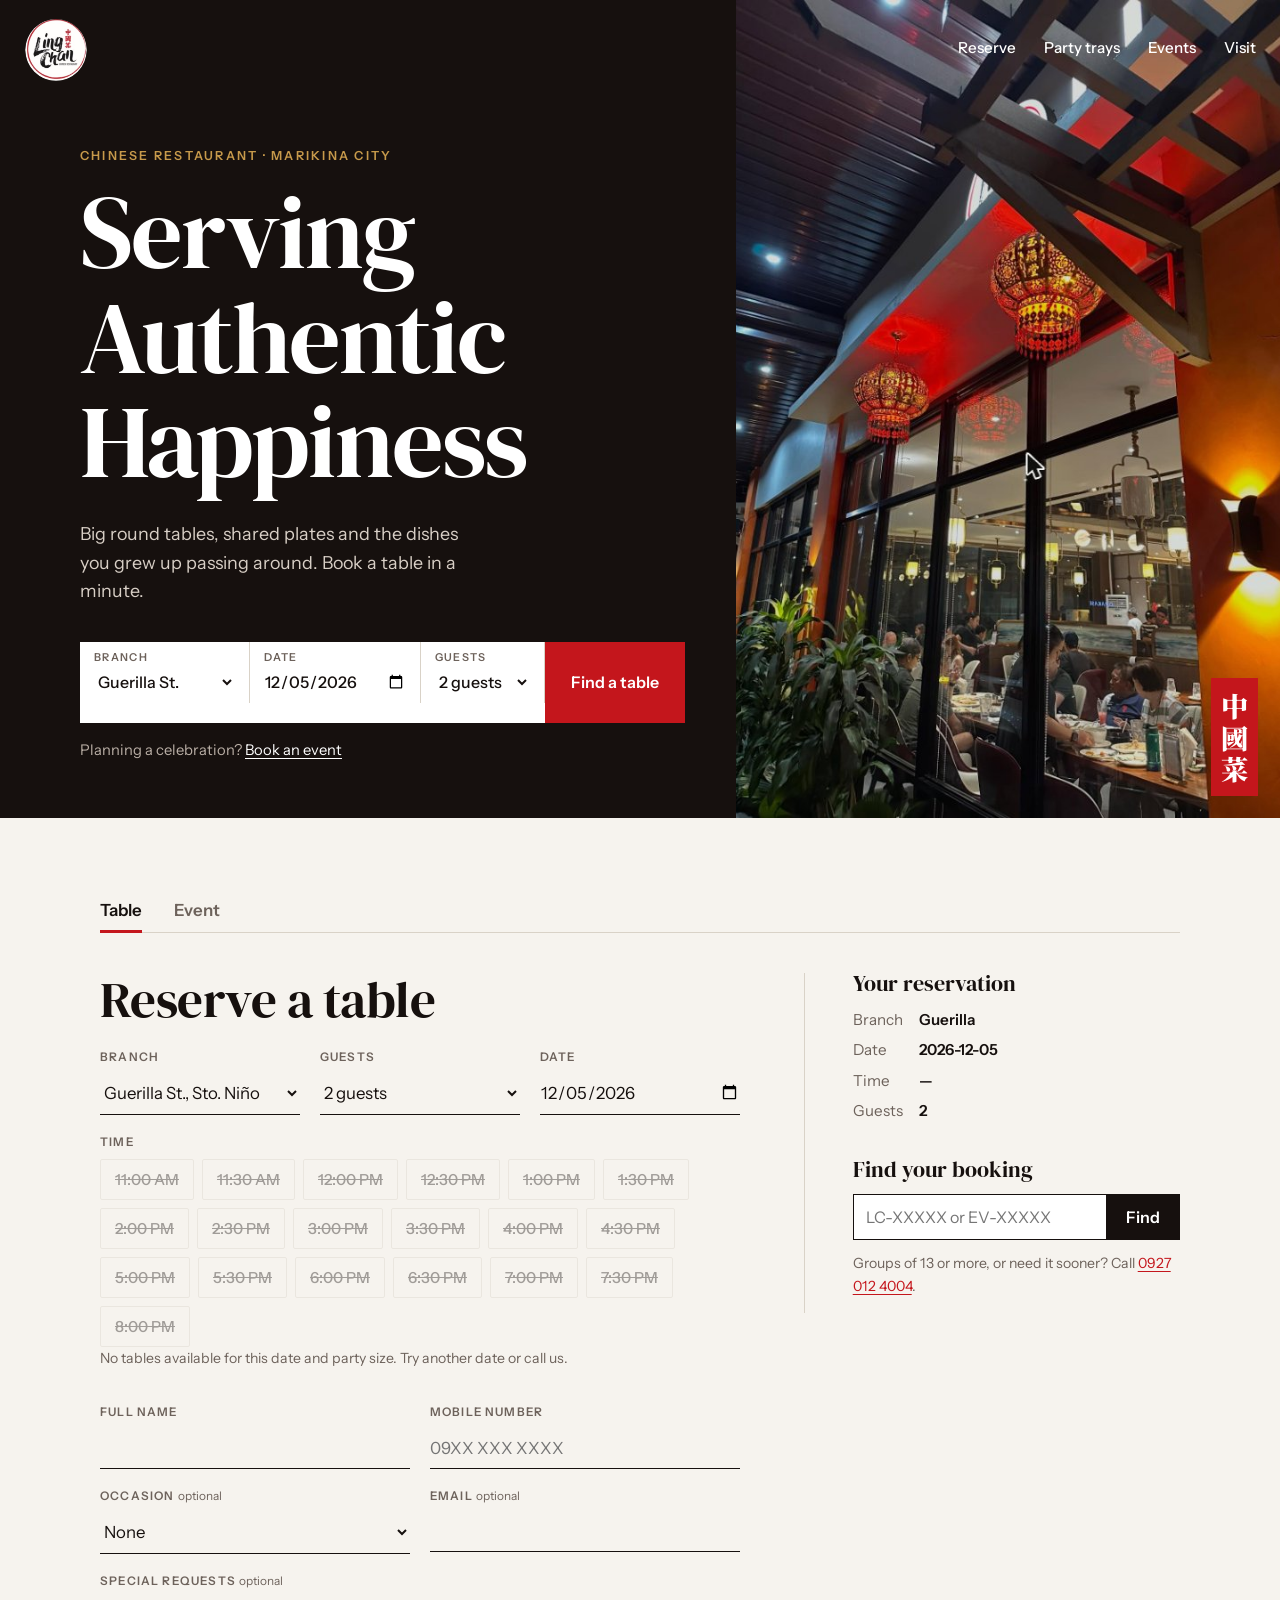
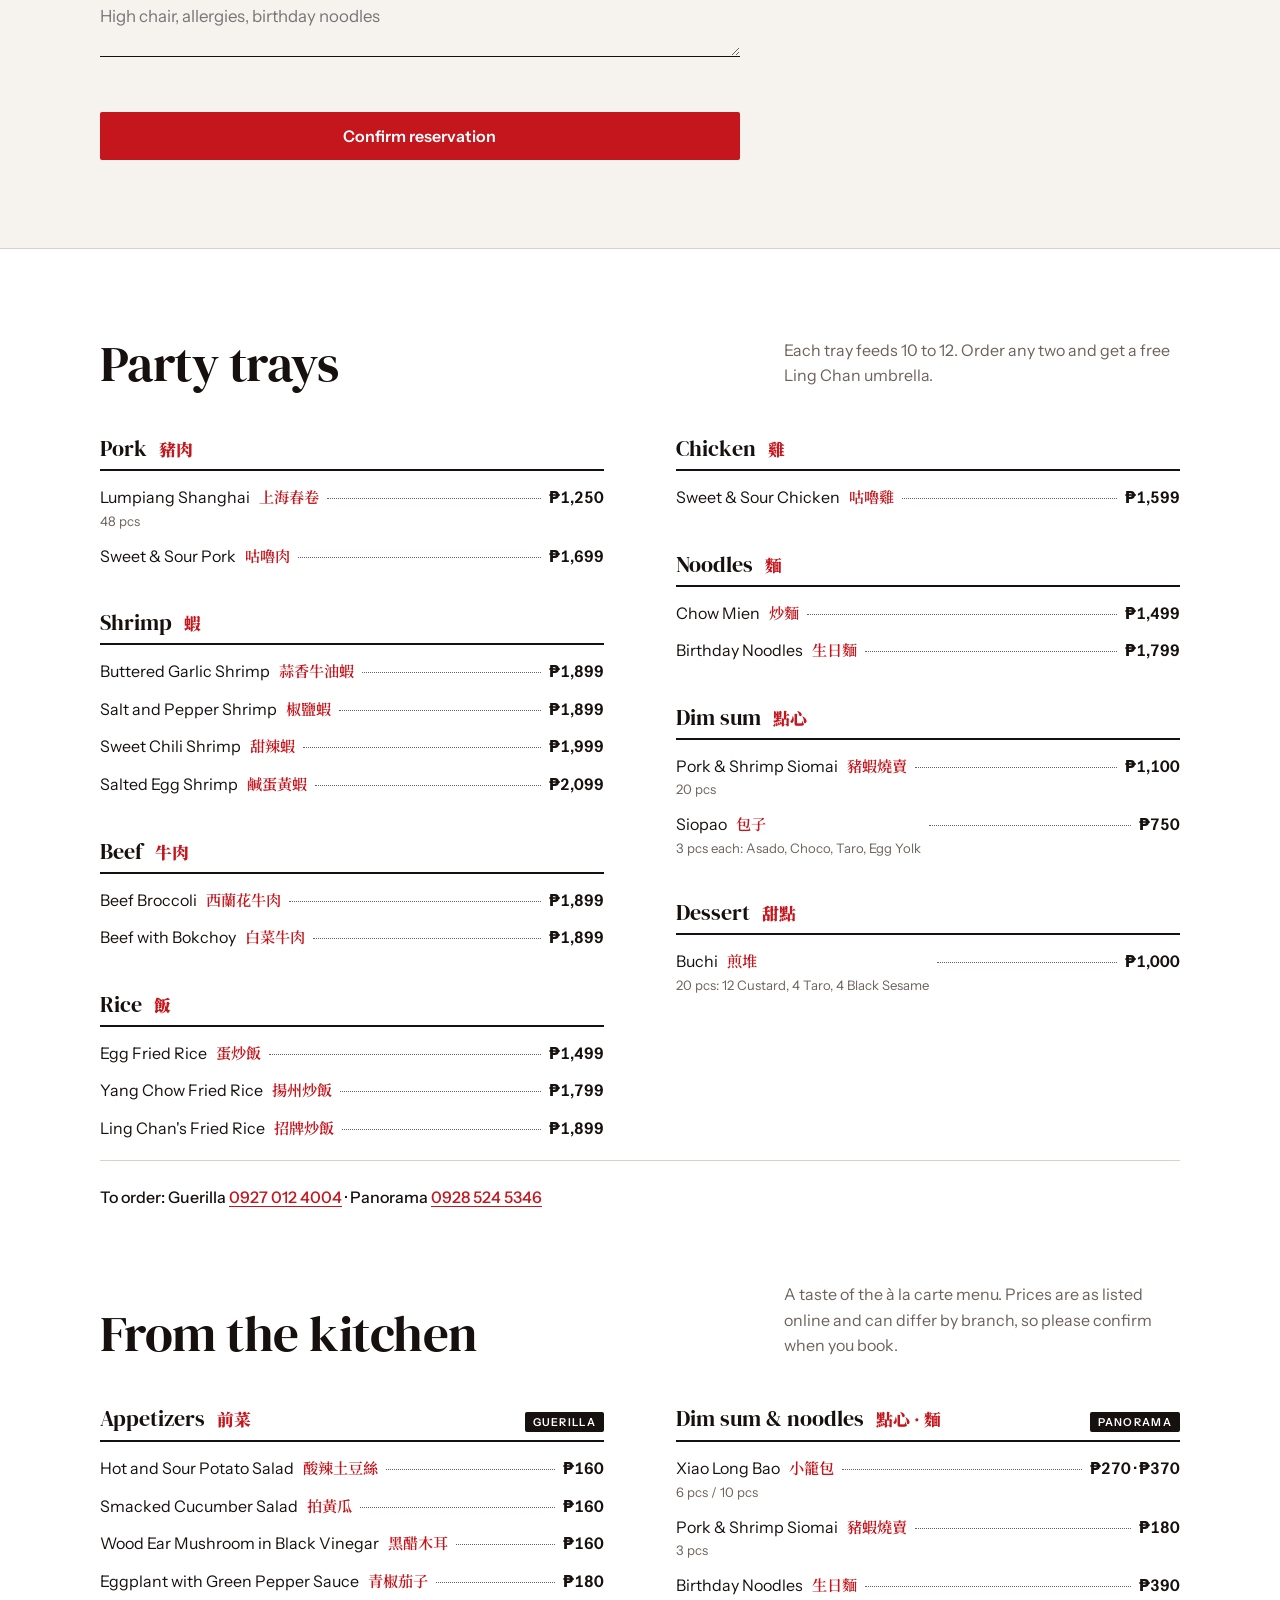
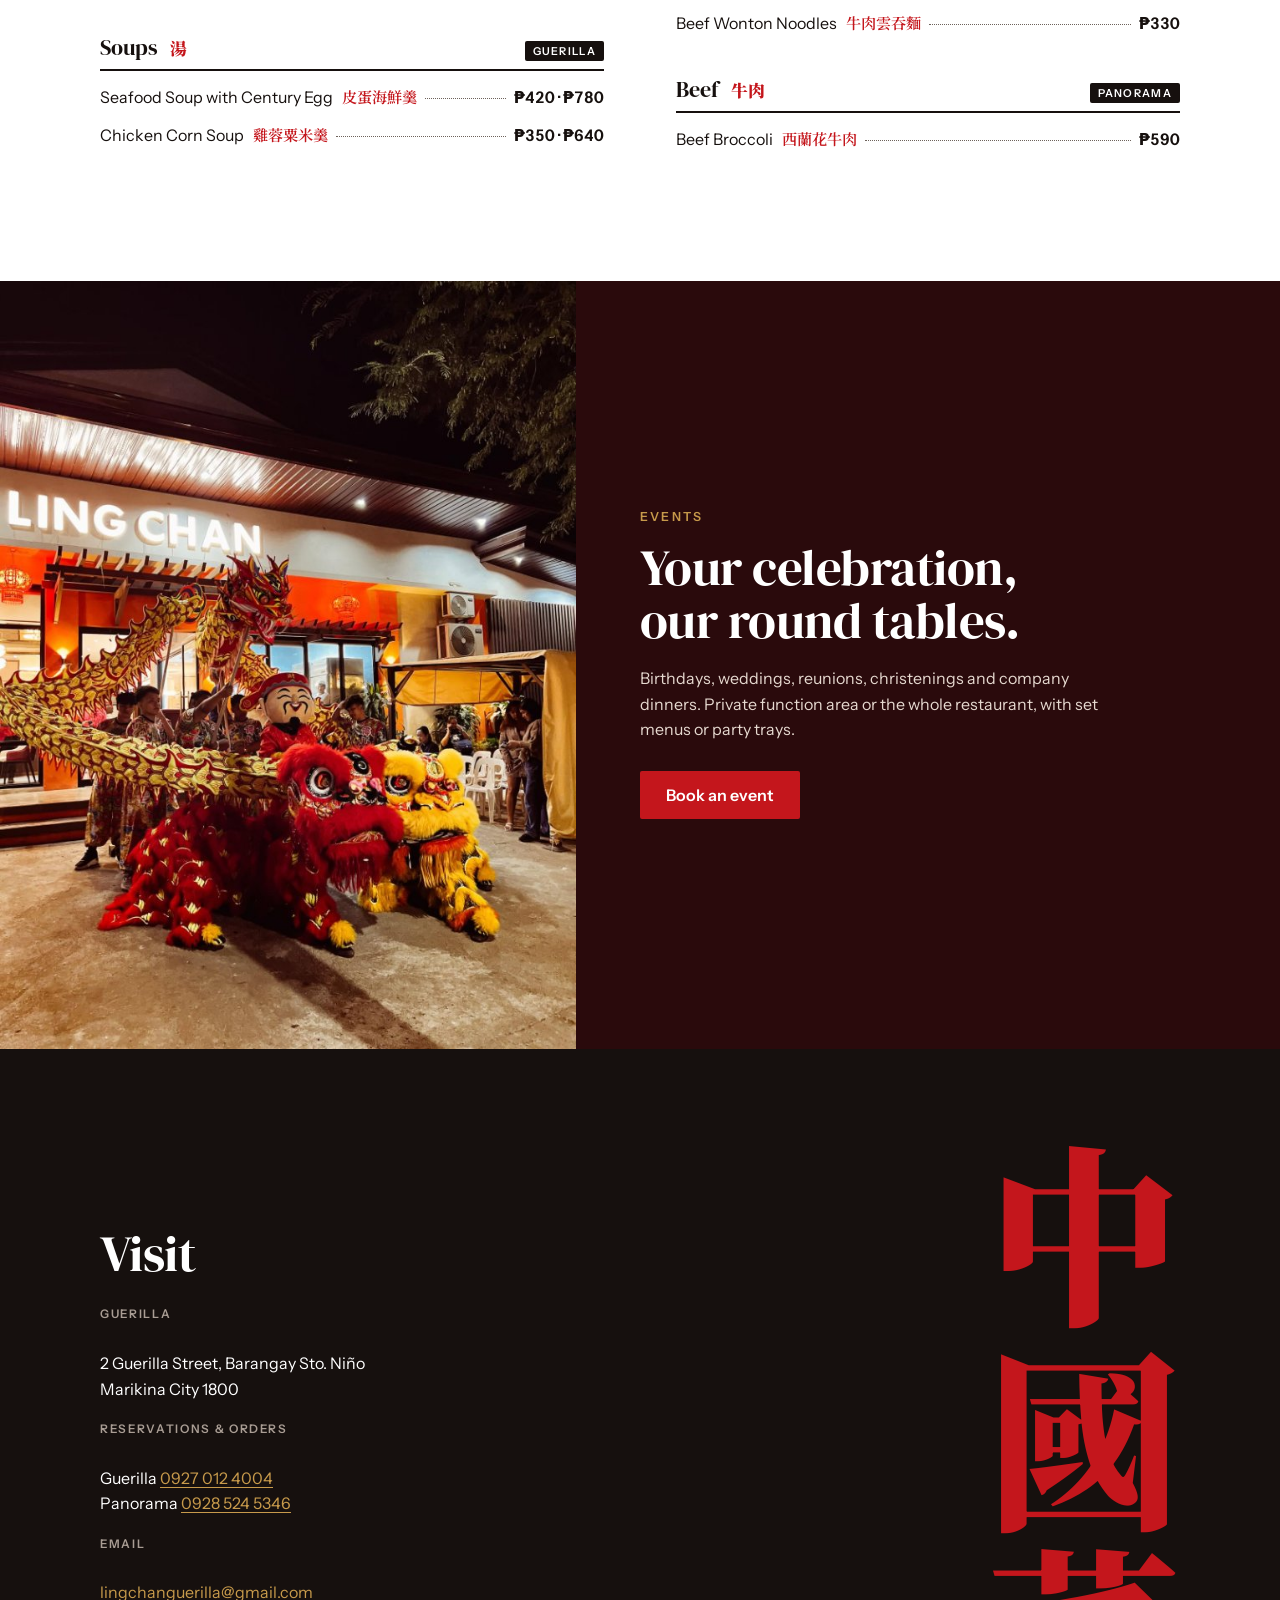
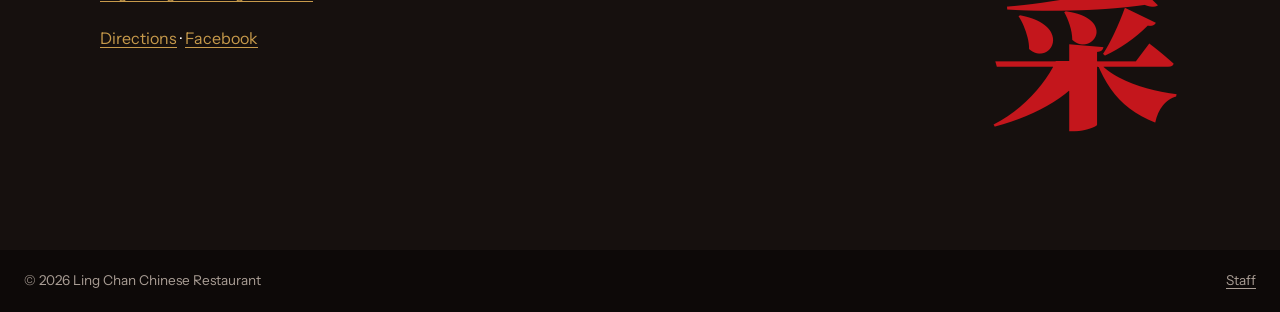
==== index.html @ 0f14ffd2 "Redesign: editorial layout, real photos, tabbed booking, menu with Chinese names" ====
<!doctype html>
<html lang="en">
<head>
<meta charset="utf-8">
<meta name="viewport" content="width=device-width,initial-scale=1">
<title>Ling Chan Chinese Restaurant, Marikina</title>
<meta name="description" content="Ling Chan Chinese Restaurant in Marikina City. Reserve a table, book your event or order party trays.">
<link rel="icon" href="assets/logo.png">
<link rel="preconnect" href="https://fonts.googleapis.com">
<link rel="preconnect" href="https://fonts.gstatic.com" crossorigin>
<link rel="stylesheet" href="https://fonts.googleapis.com/css2?family=DM+Serif+Display&family=Instrument+Sans:wght@400;500;600&family=Noto+Serif+SC:wght@600;900&display=swap">
<link rel="stylesheet" href="styles.css">
</head>
<body>
<header class="top">
  <a class="brand" href="#" aria-label="Ling Chan home"><img src="assets/logo.png" alt="Ling Chan"></a>
  <nav aria-label="Main">
    <a href="#book" data-tab="table">Reserve</a>
    <a href="#menu">Party trays</a>
    <a href="#celebrate">Events</a>
    <a href="#visit">Visit</a>
  </nav>
</header>

<main>
  <section class="hero">
    <div class="hero-copy">
      <p class="kicker">Chinese Restaurant · Marikina City</p>
      <h1>Serving<br>Authentic<br>Happiness</h1>
      <p class="lead">Big round tables, shared plates and the dishes you grew up passing around. Book a table in a minute.</p>
      <form id="quick" class="quick" aria-label="Find a table">
        <label>Branch<select id="qBranch"><option value="Guerilla">Guerilla St.</option><option value="Panorama">Panorama</option></select></label>
        <label>Date<input type="date" id="qDate"></label>
        <label>Guests<select id="qSize"></select></label>
        <button class="btn" type="submit">Find a table</button>
      </form>
      <p class="alt">Planning a celebration? <a href="#celebrate" data-tab="event">Book an event</a></p>
    </div>
    <div class="hero-photo">
      <img src="assets/lanterns.jpg" alt="Red lanterns glowing at the Ling Chan entrance at night">
      <span class="seal" aria-hidden="true" lang="zh-Hant">中<br>國<br>菜</span>
    </div>
  </section>

  <section id="book" class="book">
    <div class="wrap">
      <div class="tabs" role="tablist">
        <button role="tab" id="tabTable" aria-selected="true" aria-controls="resForm">Table</button>
        <button role="tab" id="tabEvent" aria-selected="false" aria-controls="evForm">Event</button>
      </div>
      <div class="book-grid">
        <div>
          <form id="resForm" class="panel" role="tabpanel" aria-labelledby="tabTable" novalidate>
            <h2>Reserve a table</h2>
            <div class="row">
              <label>Branch
                <select id="branch" required>
                  <option value="Guerilla">Guerilla St., Sto. Niño</option>
                  <option value="Panorama">Panorama</option>
                </select>
              </label>
              <label>Guests<select id="size" required></select></label>
              <label>Date<input type="date" id="date" required></label>
            </div>
            <fieldset>
              <legend>Time</legend>
              <div id="slots" class="slots" role="radiogroup" aria-label="Available times"></div>
              <p id="slotMsg" class="hint"></p>
            </fieldset>
            <div class="row two">
              <label>Full name<input id="name" required autocomplete="name"></label>
              <label>Mobile number<input id="phone" type="tel" required placeholder="09XX XXX XXXX" autocomplete="tel"></label>
            </div>
            <div class="row two">
              <label>Occasion <span class="opt">optional</span>
                <select id="occasion"><option value="">None</option><option>Birthday</option><option>Anniversary</option><option>Family gathering</option><option>Business</option><option>Holiday party</option></select>
              </label>
              <label>Email <span class="opt">optional</span><input id="email" type="email" autocomplete="email"></label>
            </div>
            <label>Special requests <span class="opt">optional</span><textarea id="notes" rows="2" placeholder="High chair, allergies, birthday noodles"></textarea></label>
            <p id="err" class="err" role="alert"></p>
            <button class="btn wide" type="submit">Confirm reservation</button>
          </form>

          <form id="evForm" class="panel" role="tabpanel" aria-labelledby="tabEvent" novalidate hidden>
            <h2>Book an event</h2>
            <p class="sub">We hold your date right away and our events team calls to confirm the details.</p>
            <div class="row">
              <label>Venue
                <select id="evBranch"><option value="Guerilla">Guerilla St., Sto. Niño</option><option value="Panorama">Panorama</option></select>
              </label>
              <label>Event type
                <select id="evType"><option>Birthday</option><option>Wedding / Reception</option><option>Christening</option><option>Family reunion</option><option>Company event</option><option>Graduation</option><option>Other</option></select>
              </label>
              <label>Guests<input type="number" id="evGuests" min="10" max="150" value="30" required></label>
            </div>
            <div class="row two">
              <label>Date<input type="date" id="evDate" required></label>
              <fieldset>
                <legend>Session</legend>
                <div id="evSessions" class="slots" role="radiogroup" aria-label="Event session"></div>
              </fieldset>
            </div>
            <p id="evSlotMsg" class="hint"></p>
            <div class="row two">
              <label>Set-up
                <select id="evSetup"><option>Function area (private)</option><option>Whole restaurant buy-out</option><option>Not sure yet</option></select>
              </label>
              <label>Food
                <select id="evFood"><option>Set menu per head</option><option>Party trays</option><option>À la carte</option><option>Not sure yet</option></select>
              </label>
            </div>
            <div class="row two">
              <label>Contact name<input id="evName" required autocomplete="name"></label>
              <label>Mobile number<input id="evPhone" type="tel" required placeholder="09XX XXX XXXX" autocomplete="tel"></label>
            </div>
            <label>Email <span class="opt">optional</span><input id="evEmail" type="email" autocomplete="email"></label>
            <label>Details <span class="opt">optional</span><textarea id="evNotes" rows="3" placeholder="Program, sound system, cake, decorations, budget"></textarea></label>
            <p id="evErr" class="err" role="alert"></p>
            <button class="btn wide" type="submit">Request event booking</button>
          </form>
        </div>

        <aside class="side">
          <div id="summary" class="sum"></div>
          <h3>Find your booking</h3>
          <form id="lookup" class="lookup">
            <input id="code" placeholder="LC-XXXXX or EV-XXXXX" aria-label="Confirmation code">
            <button class="btn dark" type="submit">Find</button>
          </form>
          <div id="found"></div>
          <p class="hint">Groups of 13 or more, or need it sooner? Call <a href="tel:+639270124004">0927 012 4004</a>.</p>
        </aside>
      </div>
    </div>
  </section>

  <section id="menu" class="menu">
    <div class="wrap">
      <header class="menu-head">
        <h2>Party trays</h2>
        <p>Each tray feeds 10 to 12. Order any two and get a free Ling Chan umbrella.</p>
      </header>
      <div id="menuGrid" class="menu-cols"></div>
      <p class="order">To order: Guerilla <a href="tel:+639270124004">0927 012 4004</a> · Panorama <a href="tel:+639285245346">0928 524 5346</a></p>
      <header class="menu-head second">
        <h2>From the kitchen</h2>
        <p>A taste of the à la carte menu. Prices are as listed online and can differ by branch, so please confirm when you book.</p>
      </header>
      <div id="alaGrid" class="menu-cols"></div>
    </div>
  </section>

  <section id="celebrate" class="celebrate">
    <img src="assets/storefront.jpg" alt="A lion dance in front of the lit Ling Chan sign">
    <div class="celebrate-in">
      <p class="kicker">Events</p>
      <h2>Your celebration, our round tables.</h2>
      <p>Birthdays, weddings, reunions, christenings and company dinners. Private function area or the whole restaurant, with set menus or party trays.</p>
      <a class="btn" href="#book" data-tab="event">Book an event</a>
    </div>
  </section>

  <section id="visit" class="visit">
    <div class="wrap visit-grid">
      <div>
        <h2>Visit</h2>
        <address>
          <b>Guerilla</b><br>2 Guerilla Street, Barangay Sto. Niño<br>Marikina City 1800
        </address>
        <p><b>Reservations &amp; orders</b><br>Guerilla <a href="tel:+639270124004">0927 012 4004</a><br>Panorama <a href="tel:+639285245346">0928 524 5346</a></p>
        <p><b>Email</b><br><a href="mailto:lingchanguerilla@gmail.com">lingchanguerilla@gmail.com</a></p>
        <p class="links"><a href="https://www.google.com/maps/search/?api=1&query=2+Guerilla+Street+Sto.+Nino+Marikina+City" target="_blank" rel="noopener">Directions</a> · <a href="https://www.facebook.com/p/Ling-Chan-61566582730433/" target="_blank" rel="noopener">Facebook</a></p>
      </div>
      <p class="big" lang="zh-Hant" aria-hidden="true">中國菜</p>
    </div>
  </section>
</main>

<footer><span>© <span id="yr"></span> Ling Chan Chinese Restaurant</span><a href="admin.html">Staff</a></footer>

<div id="modal" class="modal" hidden>
  <div class="modal-in" role="dialog" aria-modal="true" aria-labelledby="mTitle">
    <h3 id="mTitle">Reservation confirmed</h3>
    <div id="mBody"></div>
    <button class="btn wide" id="mClose">Done</button>
  </div>
</div>
<script src="store.js"></script>
<script src="menu.js"></script>
<script src="app.js"></script>
</body>
</html>
---- styles.css ----
/* Ling Chan — brush-ink identity: lacquer black, paper, one vermilion. Flat, hairline, no card shadows. */
:root{
  --ink:#16100e;--ink-2:#2a201c;--paper:#f6f3ee;--white:#fff;--seal:#c4161c;--seal-d:#9d1015;--gold:#c79a4b;
  --muted:#6d625b;--line:#d9d2c7;--line-d:#3a2e29;
  --display:"DM Serif Display",Georgia,serif;--body:"Instrument Sans",system-ui,"Segoe UI",sans-serif;--zh:"Noto Serif SC","Songti TC",serif;
}
*{box-sizing:border-box}html{scroll-behavior:smooth}
body{margin:0;font:400 16px/1.6 var(--body);color:var(--ink);background:var(--paper);-webkit-font-smoothing:antialiased}
a{color:var(--seal);text-underline-offset:3px}a:hover{color:var(--seal-d)}
h1,h2,h3{font-family:var(--display);font-weight:400;line-height:1.02;margin:0;text-wrap:balance}
h2{font-size:clamp(2rem,4.5vw,3.2rem);letter-spacing:-.01em}
h3{font-size:1.4rem}
.wrap{max-width:1120px;margin:0 auto;padding:0 max(20px,env(safe-area-inset-left,0px))}
.kicker{font:600 .78rem/1 var(--body);letter-spacing:.18em;text-transform:uppercase;color:var(--gold);margin:0 0 18px}
:focus-visible{outline:2px solid var(--gold);outline-offset:2px}

/* header */
.top{position:absolute;inset:0 0 auto 0;z-index:5;display:flex;justify-content:space-between;align-items:center;padding:18px max(24px,env(safe-area-inset-left,0px));color:#fff}
.brand img{display:block;width:64px;height:64px;border-radius:50%;clip-path:circle(48%);background:#fff}
.top nav{display:flex;gap:28px}
.top nav a{color:#fff;text-decoration:none;font-weight:500;font-size:.95rem;border-bottom:1px solid transparent;padding-bottom:2px}
.top nav a:hover{border-color:var(--gold)}

/* hero */
.hero{display:grid;grid-template-columns:minmax(0,1.15fr) minmax(0,.85fr);background:var(--ink);color:#fff}
.hero-copy{padding:150px max(24px,4vw) 56px max(24px,calc((100vw - 1120px)/2));max-width:100%}
.hero h1{font-size:clamp(3.2rem,8vw,6.6rem);letter-spacing:-.02em;margin-bottom:26px}
.lead{max-width:34ch;font-size:1.12rem;color:#d8cfc6;margin:0 0 36px}
.quick{display:grid;grid-template-columns:1.1fr 1.1fr .8fr auto;gap:0;background:var(--white);color:var(--ink);align-items:end;max-width:640px}
.quick label{display:block;padding:10px 14px 8px;font:600 .68rem/1 var(--body);letter-spacing:.12em;text-transform:uppercase;color:var(--muted);border-right:1px solid var(--line)}
.quick select,.quick input{display:block;width:100%;margin-top:6px;border:0;background:transparent;font:500 1rem var(--body);color:var(--ink);padding:2px 0;border-radius:0}
.quick .btn{align-self:stretch;border-radius:0;padding:0 26px}
.alt{margin:16px 0 0;color:#b9aea5;font-size:.92rem}.alt a{color:#fff}
.hero-photo{position:relative;min-height:460px}
.hero-photo img{position:absolute;inset:0;width:100%;height:100%;object-fit:cover}
.seal{position:absolute;right:22px;bottom:22px;background:var(--seal);color:#fff;font:900 1.7rem/1.15 var(--zh);padding:12px 10px;text-align:center}

/* buttons */
.btn{display:inline-block;background:var(--seal);color:#fff!important;border:0;border-radius:2px;padding:14px 26px;font:600 1rem var(--body);text-decoration:none;cursor:pointer;text-align:center}
.btn:hover{background:var(--seal-d)}.btn.dark{background:var(--ink)}.btn.dark:hover{background:var(--ink-2)}.btn.wide{width:100%;margin-top:10px}

/* booking */
.book{padding:72px 0 88px}
.tabs{display:flex;gap:32px;border-bottom:1px solid var(--line);margin-bottom:40px}
.tabs button{background:none;border:0;border-bottom:3px solid transparent;margin-bottom:-1px;padding:10px 0;font:600 1.05rem var(--body);color:var(--muted);cursor:pointer}
.tabs button[aria-selected=true]{color:var(--ink);border-color:var(--seal)}
.book-grid{display:grid;grid-template-columns:minmax(0,1.7fr) minmax(0,1fr);gap:64px}
.panel[hidden]{display:none}
.panel h2{margin-bottom:8px}.sub{color:var(--muted);margin:0 0 24px}.panel>h2+.row{margin-top:24px}
.row{display:grid;grid-template-columns:repeat(3,minmax(0,1fr));gap:20px}.row.two{grid-template-columns:repeat(2,minmax(0,1fr))}
label{display:block;font:600 .74rem/1.2 var(--body);letter-spacing:.1em;text-transform:uppercase;color:var(--muted);margin-bottom:20px}
.opt{text-transform:none;letter-spacing:0;font-weight:400}
.panel input,.panel select,.panel textarea{display:block;width:100%;margin-top:8px;padding:10px 0;font:400 1.05rem var(--body);color:var(--ink);background:transparent;border:0;border-bottom:1px solid var(--ink);border-radius:0}
.panel input:focus,.panel select:focus,.panel textarea:focus{outline:0;border-color:var(--seal);box-shadow:0 1px 0 var(--seal)}
fieldset{border:0;padding:0;margin:0 0 20px;min-width:0}
legend{padding:0;font:600 .74rem/1.2 var(--body);letter-spacing:.1em;text-transform:uppercase;color:var(--muted);margin-bottom:10px}
.slots{display:flex;flex-wrap:wrap;gap:8px}
.slot{min-width:84px;padding:10px 14px;border:1px solid var(--ink);color:var(--ink);background:transparent;border-radius:2px;cursor:pointer;font:500 .95rem var(--body)}
.slot:hover:not(:disabled){background:var(--ink);color:#fff}
.slot[aria-checked=true]{background:var(--seal);border-color:var(--seal);color:#fff}
.slot:disabled{opacity:.38;cursor:not-allowed;text-decoration:line-through;border-color:var(--line)}
.hint{color:var(--muted);font-size:.88rem;margin:0 0 16px}
.err{color:var(--seal);font-weight:600;min-height:1.3em;margin:4px 0}
.side{border-left:1px solid var(--line);padding-left:48px;align-self:start}
.side h3{margin:0 0 12px}
.sum{margin-bottom:36px}.sum h3{margin-bottom:12px}
.sum dl{display:grid;grid-template-columns:auto 1fr;gap:6px 16px;margin:0;font-size:.95rem}.sum dt{color:var(--muted)}.sum dd{margin:0;font-weight:600}
.lookup{display:flex;gap:0;margin-bottom:12px}
.lookup input{flex:1;min-width:0;padding:12px;border:1px solid var(--ink);border-right:0;border-radius:0;background:var(--white);font:400 1rem var(--body);color:var(--ink)}
.lookup .btn{border-radius:0;padding:12px 20px}
.status{display:inline-block;padding:2px 10px;border-radius:2px;font:600 .72rem var(--body);letter-spacing:.08em;text-transform:uppercase;background:var(--line);color:var(--ink)}
.status.confirmed{background:#cfe8d5;color:#14582a}.status.pending{background:#f6e2b3;color:#7a4f00}.status.cancelled,.status.declined{background:#f3cfd1;color:#8d1117}.status.seated{background:#d4e1f5;color:#17428c}
#found p{margin:0 0 12px}

/* menu — printed-menu style, dotted leaders */
.menu{background:var(--white);padding:88px 0;border-top:1px solid var(--line)}
.menu-head{display:flex;justify-content:space-between;align-items:end;gap:32px;flex-wrap:wrap;margin-bottom:48px}
.menu-head p{max-width:36ch;margin:0;color:var(--muted)}
.menu-cols{columns:2;column-gap:72px}
.cat{break-inside:avoid;margin-bottom:36px}
.cat h3{display:flex;align-items:baseline;gap:12px;border-bottom:2px solid var(--ink);padding-bottom:8px;margin-bottom:8px}
.cat h3 span{font:900 1.05rem var(--zh);color:var(--seal)}
.cat li{list-style:none;display:flex;align-items:baseline;gap:8px;padding:6px 0}
.cat ul{margin:0;padding:0}
.cat .dots{flex:1;border-bottom:1px dotted var(--muted);transform:translateY(-4px);min-width:16px}
.price{font-weight:600;font-variant-numeric:tabular-nums;white-space:nowrap}
.cat small{display:block;color:var(--muted);font-size:.82rem}
.cat li em{font:600 .95rem var(--zh);font-style:normal;color:var(--seal);margin-left:6px;white-space:nowrap}
.cat .tag{margin-left:auto;font:600 .68rem var(--body);letter-spacing:.12em;text-transform:uppercase;background:var(--ink);color:#fff;padding:3px 8px;border-radius:2px}
.menu-head.second{margin-top:72px}
.order{margin:12px 0 0;padding-top:24px;border-top:1px solid var(--line);font-weight:500}

/* events band */
.celebrate{position:relative;display:grid;grid-template-columns:minmax(0,.9fr) minmax(0,1.1fr);background:var(--lacquer,#2b0709);background:#2a0a0c;color:#fff}
.celebrate img{width:100%;height:100%;min-height:420px;object-fit:cover;display:block}
.celebrate-in{padding:72px max(24px,5vw);align-self:center;max-width:620px}
.celebrate h2{margin-bottom:20px}.celebrate p:not(.kicker){color:#e6d9d0;margin:0 0 28px}

/* visit */
.visit{background:var(--ink);color:#fff;padding:88px 0}
.visit-grid{display:grid;grid-template-columns:minmax(0,1fr) auto;gap:48px;align-items:center}
.visit h2{margin-bottom:28px}.visit address{font-style:normal;margin-bottom:20px}.visit p{margin:0 0 20px}
.visit a{color:var(--gold)}.visit b{display:block;font:600 .74rem var(--body);letter-spacing:.14em;text-transform:uppercase;color:#a99d94;margin-bottom:4px}
.visit address b{display:block}
.big{font:900 clamp(5rem,16vw,12rem)/1 var(--zh);color:var(--seal);margin:0;writing-mode:vertical-rl;letter-spacing:.05em}
footer{display:flex;justify-content:space-between;gap:16px;padding:20px max(24px,env(safe-area-inset-left,0px));background:#0d0908;color:#a99d94;font-size:.85rem}
footer a{color:#a99d94}

/* modal */
.modal{position:fixed;inset:0;background:rgba(10,6,5,.7);display:grid;place-items:center;padding:16px;z-index:50}
.modal[hidden]{display:none}.modal-in{background:var(--paper);max-width:440px;width:100%;padding:36px;border-top:6px solid var(--seal)}
.modal-in h3{font-size:2rem;margin-bottom:12px}
.code{font:600 2.2rem var(--body);letter-spacing:.14em;color:var(--seal);text-align:center;margin:18px 0;padding:14px;border:1px dashed var(--seal);font-variant-numeric:tabular-nums}
.center{text-align:center}

/* staff */
.admin{max-width:1120px;margin:0 auto;padding:24px max(20px,env(safe-area-inset-left,0px)) 64px}
.admin-top{display:flex;justify-content:space-between;align-items:center;padding:14px max(20px,env(safe-area-inset-left,0px));background:var(--ink);color:#fff}
.admin-top a{color:#fff}.admin-top b{font:400 1.3rem var(--display)}
.admin h2{font-size:1.6rem;margin:36px 0 12px}
.admin table{width:100%;border-collapse:collapse;background:var(--white)}
.admin th,.admin td{padding:10px 12px;text-align:left;border-bottom:1px solid var(--line);font-size:.92rem;vertical-align:top}
.admin th{background:var(--ink);color:#fff;font-weight:600;font-size:.74rem;letter-spacing:.08em;text-transform:uppercase}
.stats{display:flex;gap:0;margin:16px 0;border:1px solid var(--line);background:var(--white);width:max-content;max-width:100%}
.stats>div{padding:14px 28px;border-right:1px solid var(--line)}.stats>div:last-child{border:0}
.stats b{display:block;font:400 2.2rem/1 var(--display);color:var(--seal)}
.tools{display:flex;gap:20px;flex-wrap:wrap;margin:16px 0}.tools label{margin:0}
.tools select,.tools input{display:block;margin-top:6px;padding:8px 10px;border:1px solid var(--ink);background:var(--white);font:inherit;border-radius:0;color:var(--ink)}
td .btn{padding:5px 12px;font-size:.8rem;margin:0 4px 4px 0}
td .btn.ghost{background:transparent;border:1px solid var(--ink);color:var(--ink)!important}
.tablewrap{overflow-x:auto}

@media(max-width:860px){
  .hero{grid-template-columns:1fr}.hero-copy{padding:120px 20px 40px}.hero-photo{min-height:320px;order:-1;position:relative}
  .hero-photo{display:none}.top{background:var(--ink)}.top{position:sticky;top:env(safe-area-inset-top,0px)}.top nav{gap:16px}.top nav a:nth-child(2),.top nav a:nth-child(3){display:none}
  .hero-copy{padding-top:48px}
  .quick{grid-template-columns:1fr 1fr}.quick label{border-bottom:1px solid var(--line)}.quick .btn{grid-column:1/-1;padding:16px}
  .book-grid{grid-template-columns:1fr;gap:40px}.side{border-left:0;border-top:1px solid var(--line);padding:32px 0 0}
  .row,.row.two{grid-template-columns:1fr}
  .menu-cols{columns:1}.celebrate{grid-template-columns:1fr}.celebrate img{min-height:280px}
  .visit-grid{grid-template-columns:1fr}.big{writing-mode:horizontal-tb;font-size:5rem}
}
@media(prefers-reduced-motion:reduce){html{scroll-behavior:auto}}
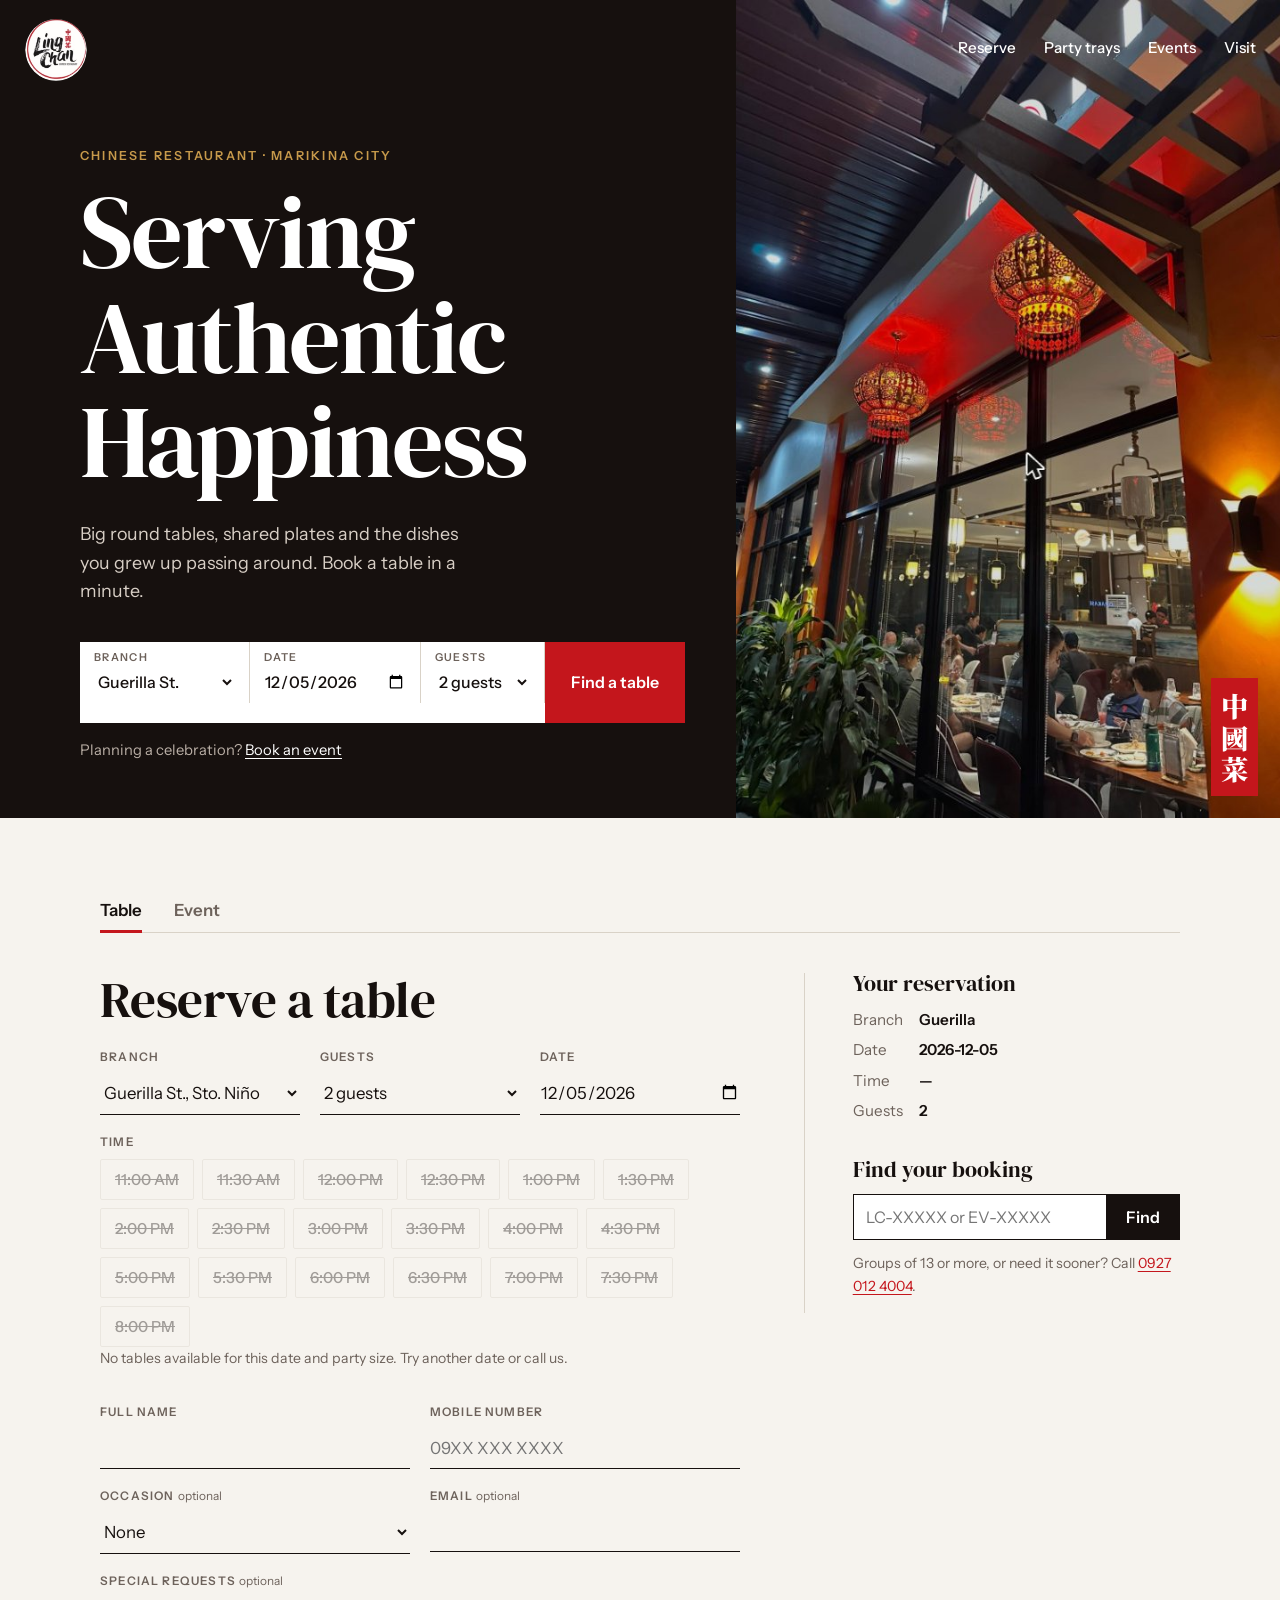
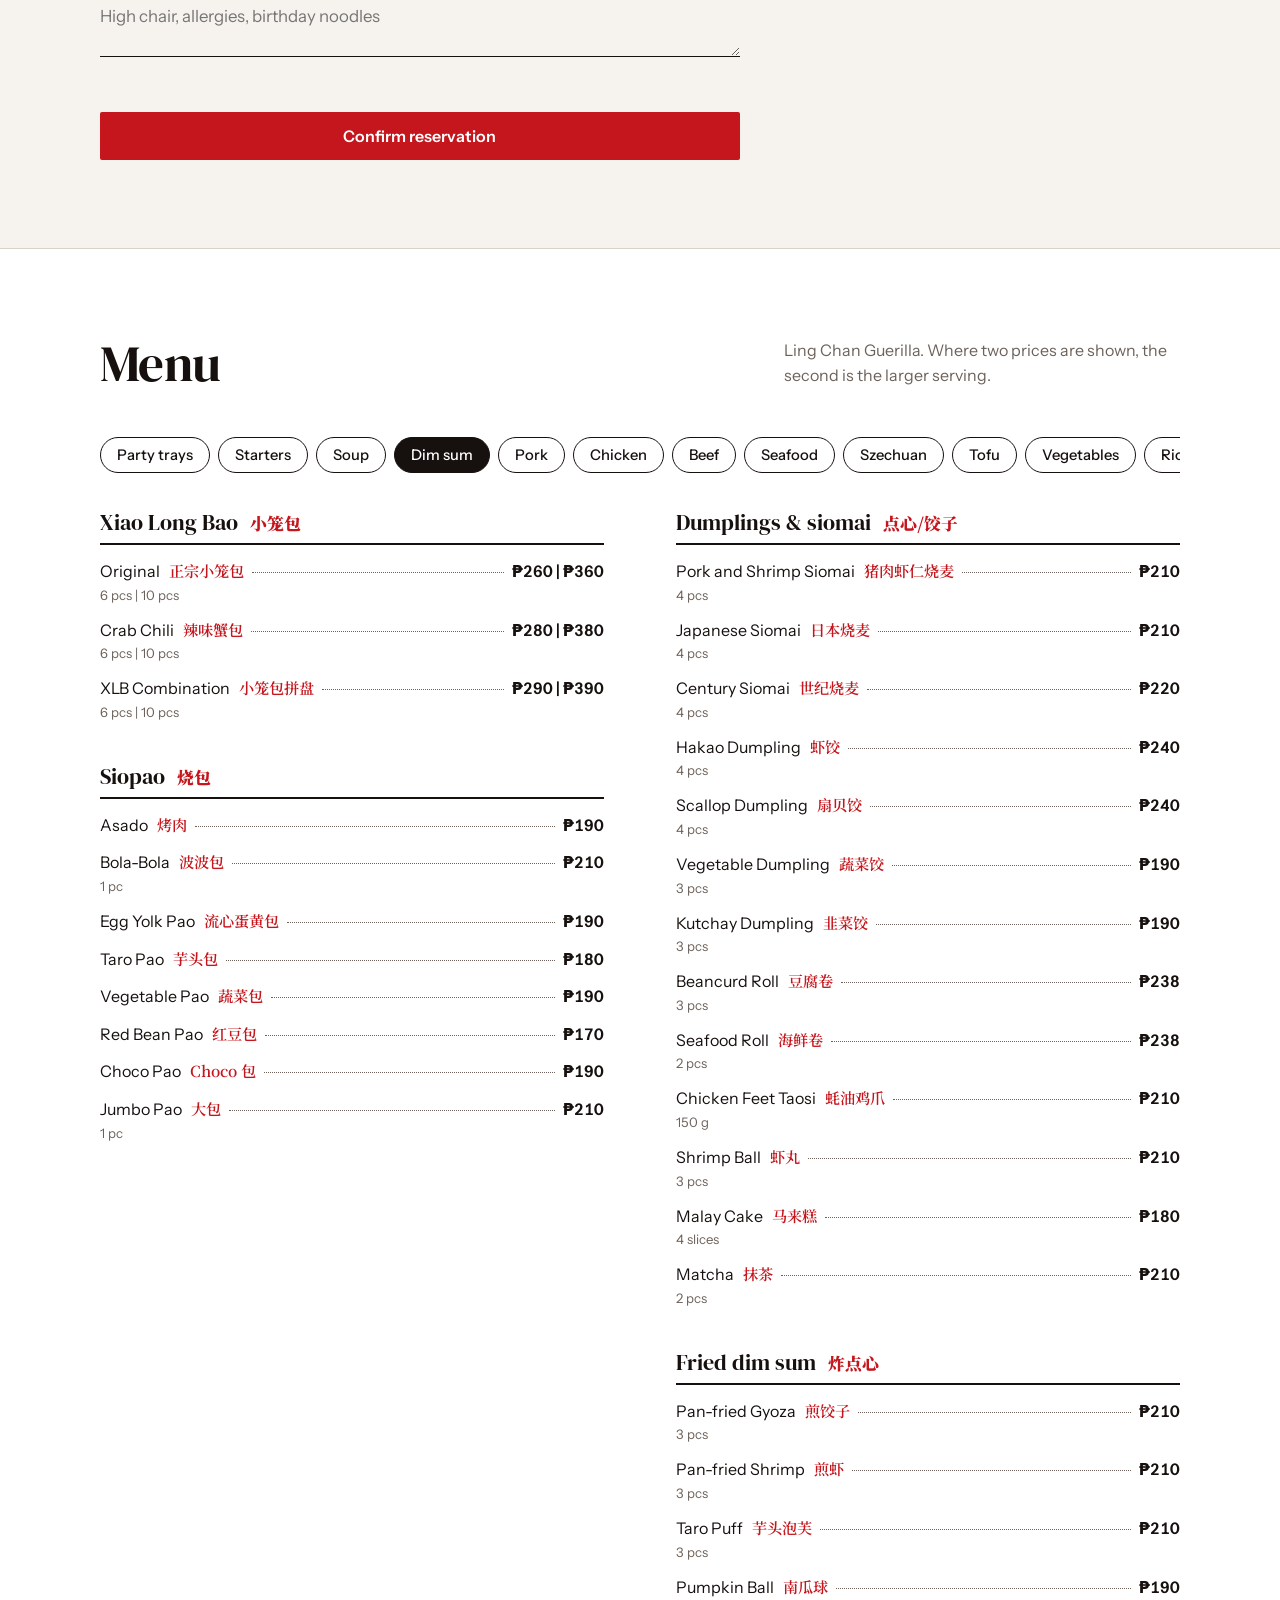
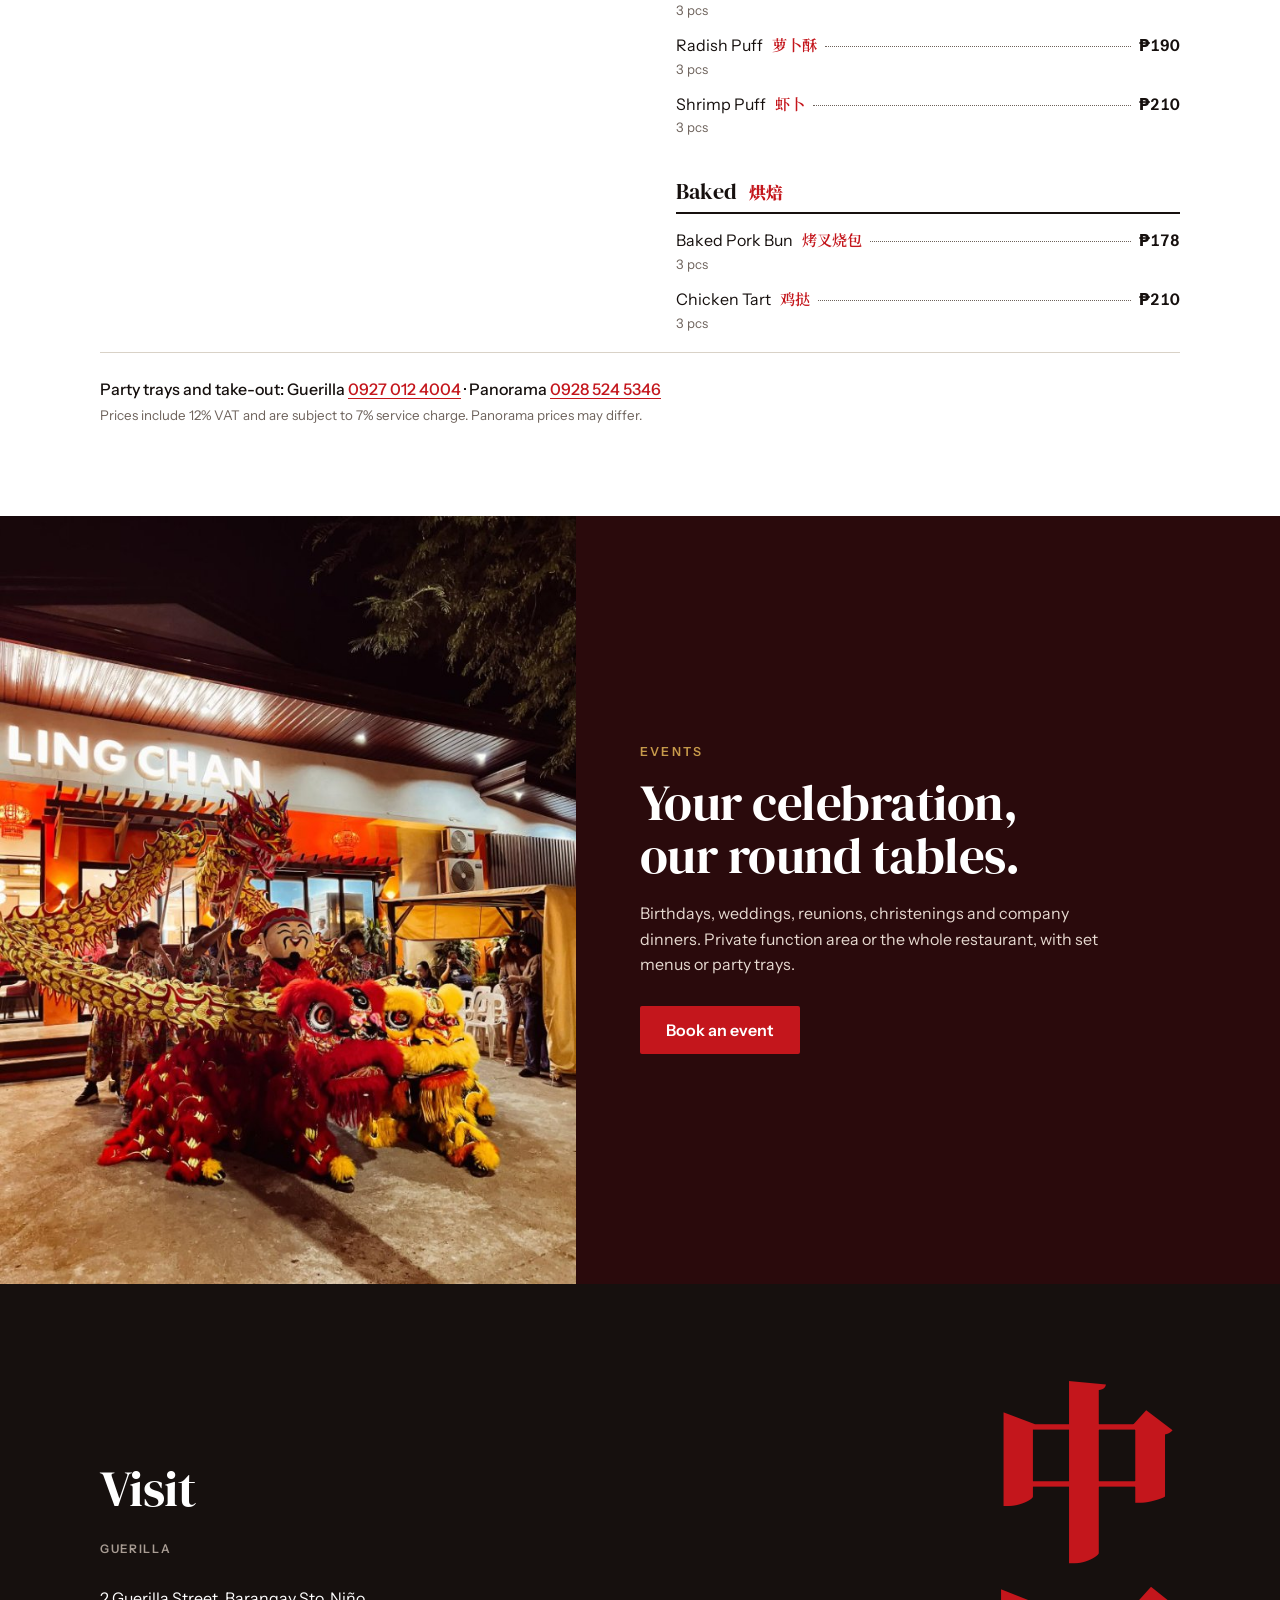
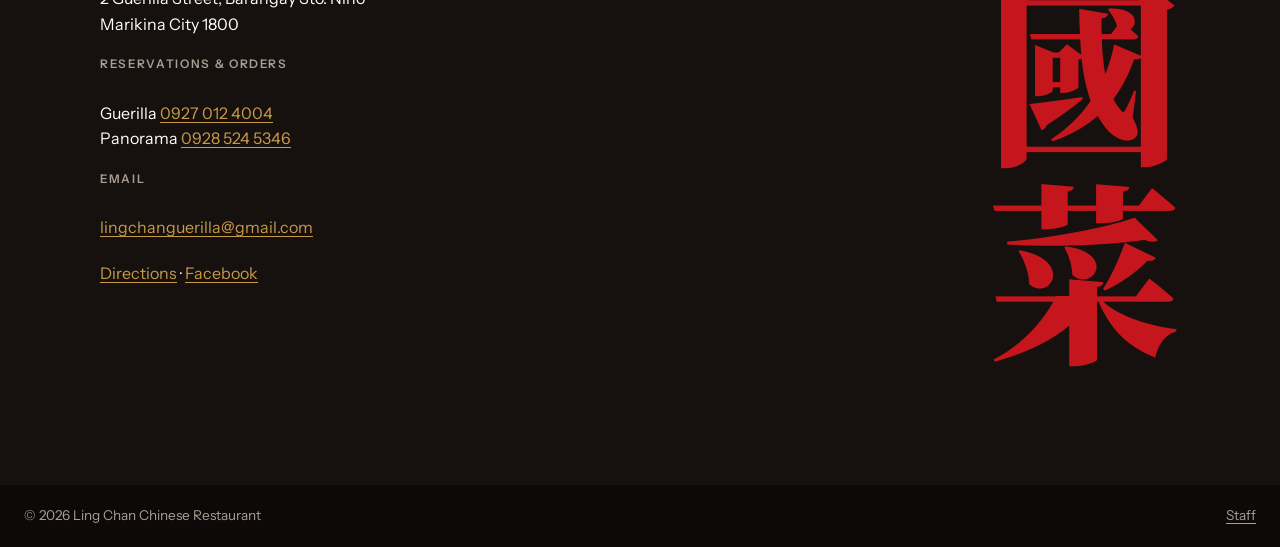
==== commit d4bdbec8: "Full Guerilla menu with Chinese names, category filter" ====
--- a/index.html
+++ b/index.html
@@ -138,16 +138,13 @@
   <section id="menu" class="menu">
     <div class="wrap">
       <header class="menu-head">
-        <h2>Party trays</h2>
-        <p>Each tray feeds 10 to 12. Order any two and get a free Ling Chan umbrella.</p>
+        <h2>Menu</h2>
+        <p>Ling Chan Guerilla. Where two prices are shown, the second is the larger serving.</p>
       </header>
+      <div id="menuTabs" class="menu-tabs" role="group" aria-label="Menu categories"></div>
+      <p id="menuNote" class="menu-note"></p>
       <div id="menuGrid" class="menu-cols"></div>
-      <p class="order">To order: Guerilla <a href="tel:+639270124004">0927 012 4004</a> · Panorama <a href="tel:+639285245346">0928 524 5346</a></p>
-      <header class="menu-head second">
-        <h2>From the kitchen</h2>
-        <p>A taste of the à la carte menu. Prices are as listed online and can differ by branch, so please confirm when you book.</p>
-      </header>
-      <div id="alaGrid" class="menu-cols"></div>
+      <p class="order">Party trays and take-out: Guerilla <a href="tel:+639270124004">0927 012 4004</a> · Panorama <a href="tel:+639285245346">0928 524 5346</a><br><small>Prices include 12% VAT and are subject to 7% service charge. Panorama prices may differ.</small></p>
     </div>
   </section>
 
--- a/styles.css
+++ b/styles.css
@@ -85,9 +85,13 @@
 .cat .dots{flex:1;border-bottom:1px dotted var(--muted);transform:translateY(-4px);min-width:16px}
 .price{font-weight:600;font-variant-numeric:tabular-nums;white-space:nowrap}
 .cat small{display:block;color:var(--muted);font-size:.82rem}
-.cat li em{font:600 .95rem var(--zh);font-style:normal;color:var(--seal);margin-left:6px;white-space:nowrap}
-.cat .tag{margin-left:auto;font:600 .68rem var(--body);letter-spacing:.12em;text-transform:uppercase;background:var(--ink);color:#fff;padding:3px 8px;border-radius:2px}
-.menu-head.second{margin-top:72px}
+.cat li em{font:600 .95rem var(--zh);font-style:normal;color:var(--seal);margin-left:6px}
+.menu-tabs{display:flex;gap:8px;overflow-x:auto;padding-bottom:10px;margin-bottom:28px;scrollbar-width:thin}
+.menu-tabs button{flex:none;padding:8px 16px;border:1px solid var(--ink);background:transparent;color:var(--ink);border-radius:999px;font:500 .92rem var(--body);cursor:pointer}
+.menu-tabs button:hover{background:var(--paper)}
+.menu-tabs button[aria-pressed=true]{background:var(--ink);color:#fff}
+.menu-note{margin:-8px 0 24px;color:var(--seal);font-weight:600}.menu-note:empty{display:none}
+.order small{color:var(--muted);font-weight:400}
 .order{margin:12px 0 0;padding-top:24px;border-top:1px solid var(--line);font-weight:500}
 
 /* events band */
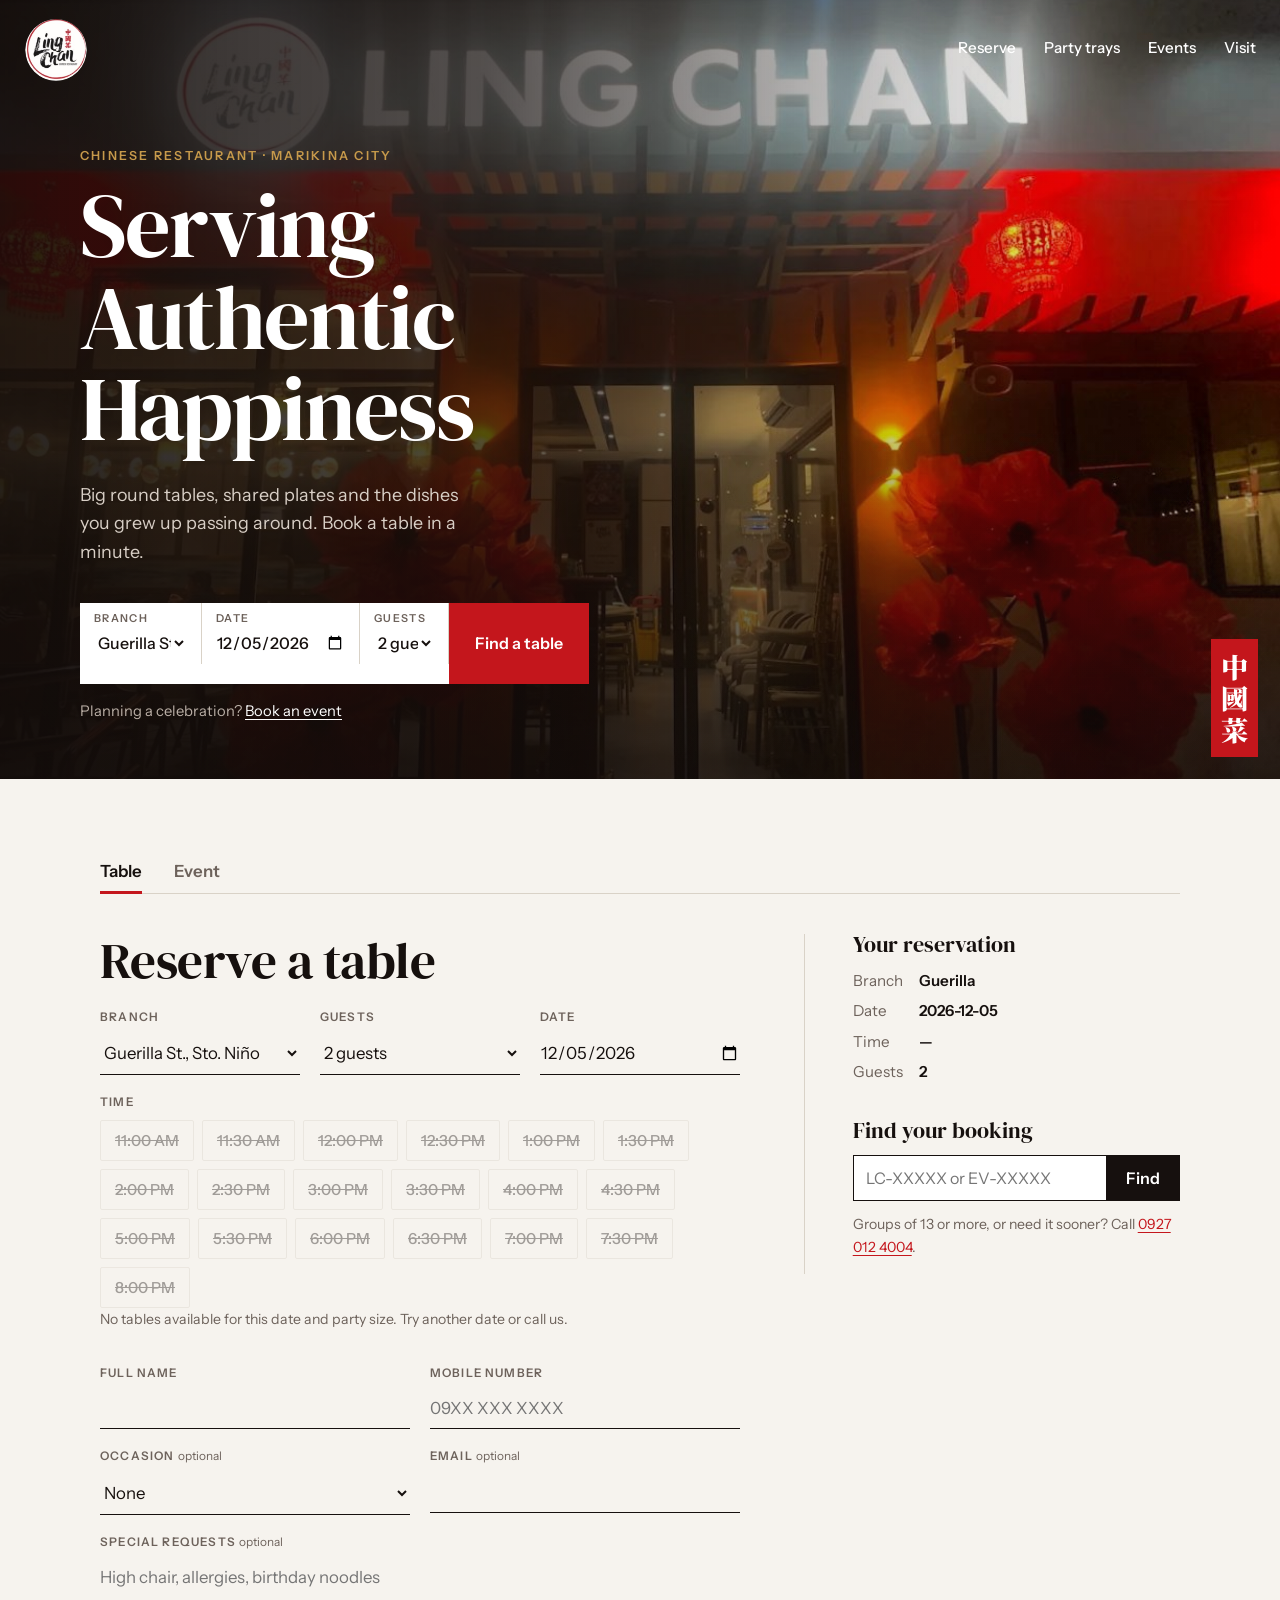
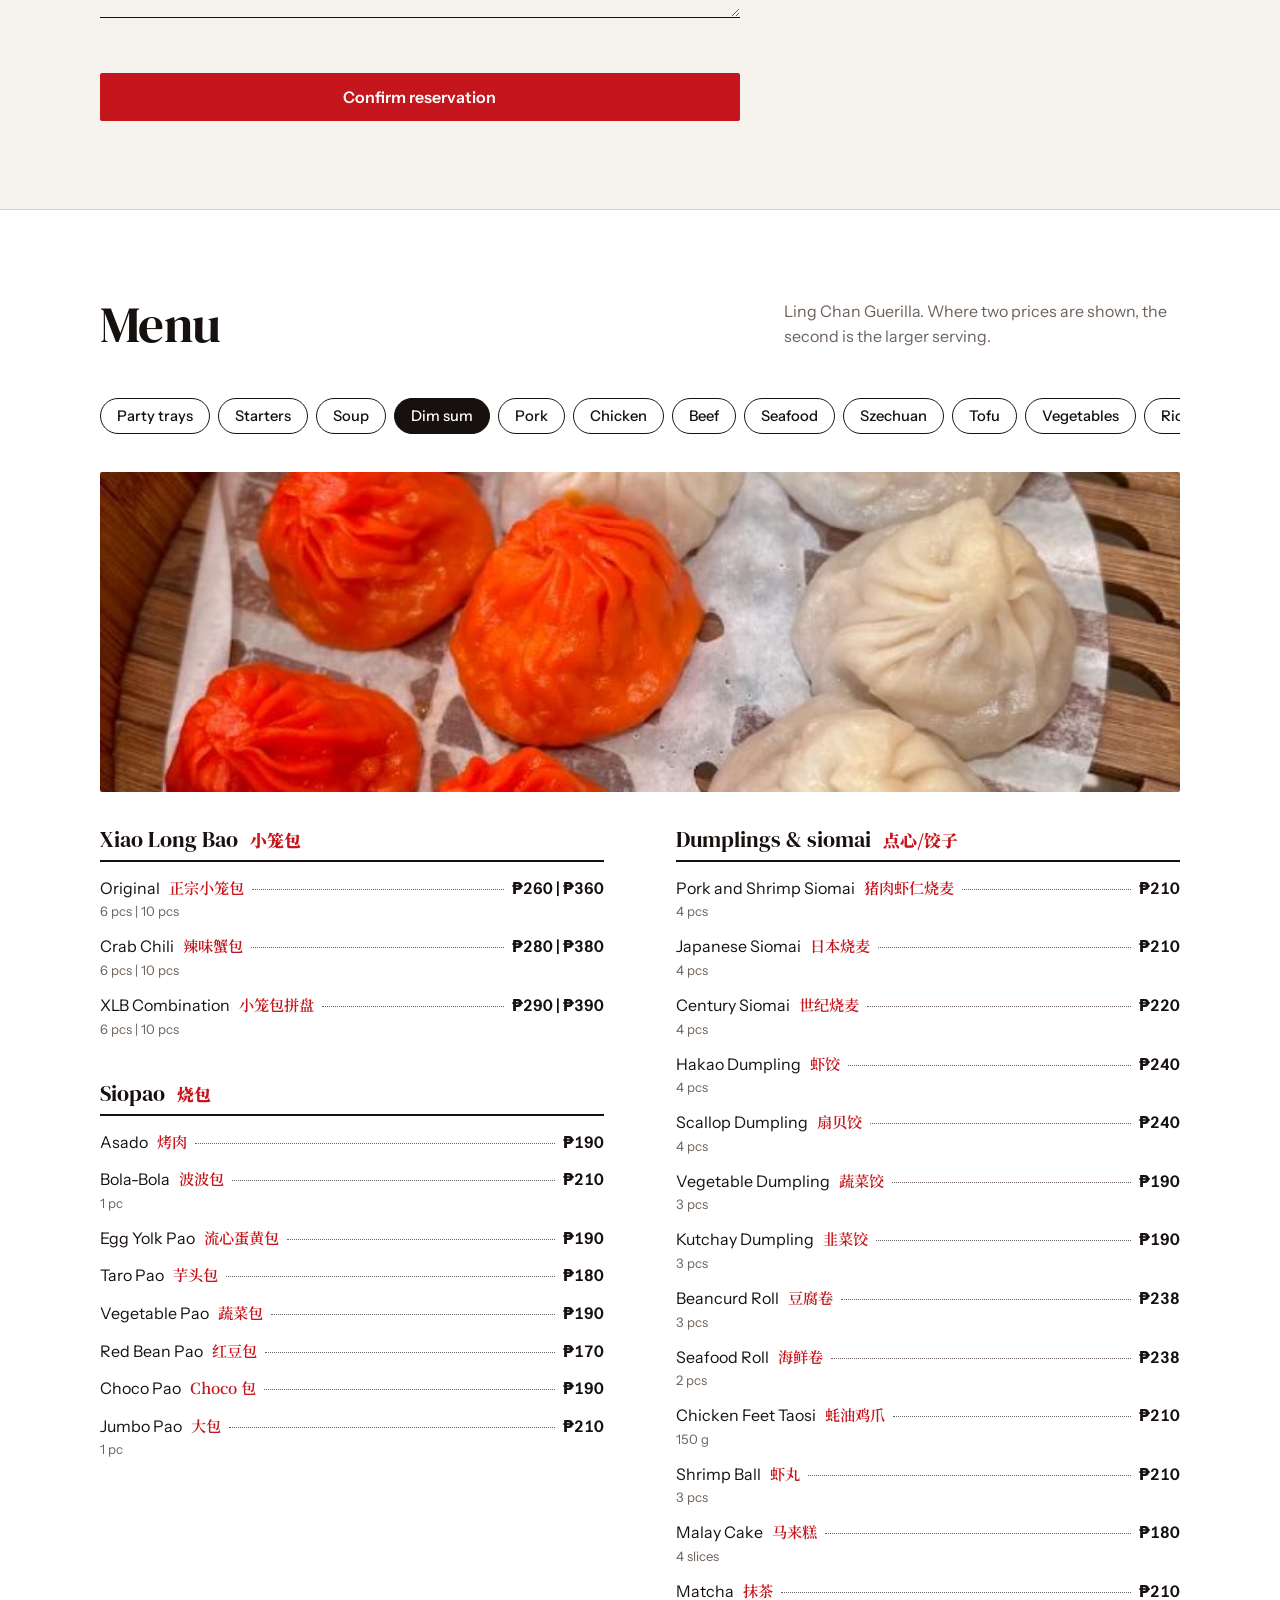
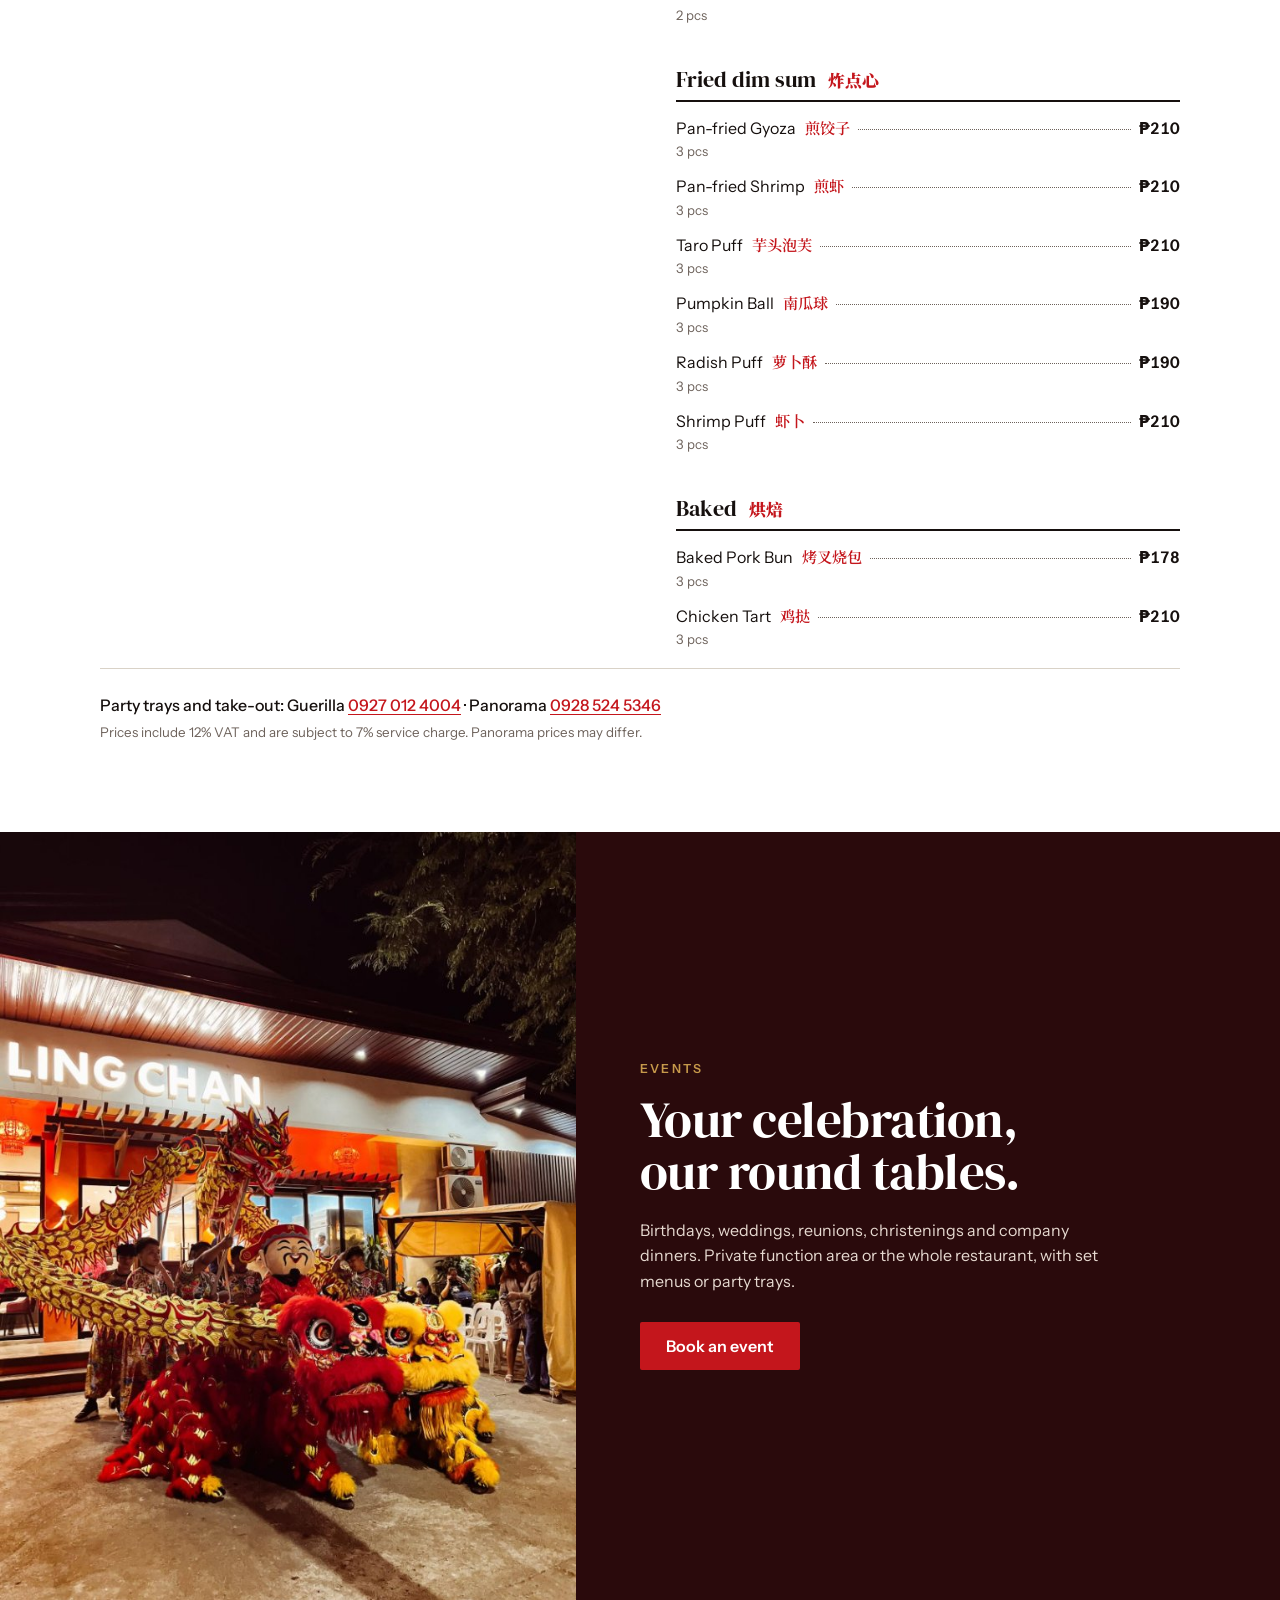
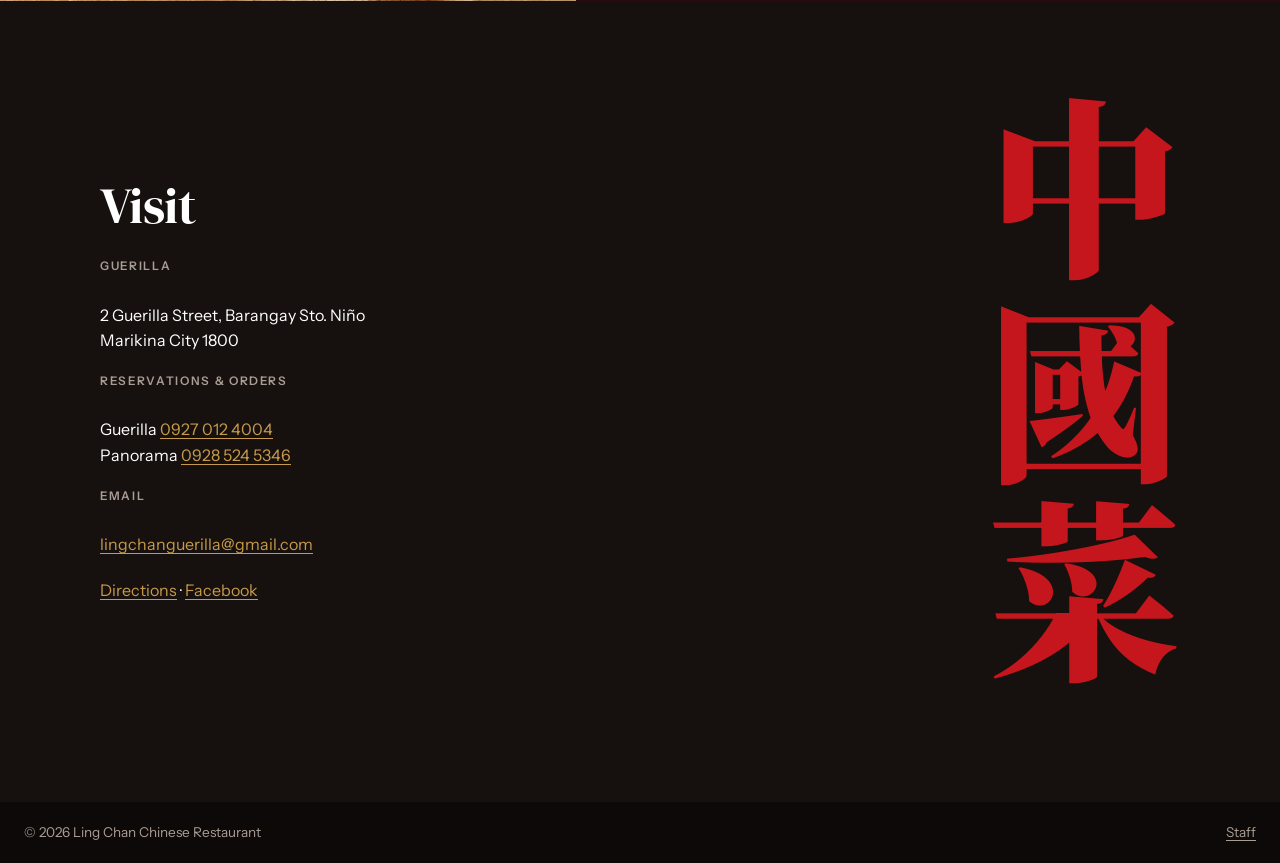
==== commit 795a84a8: "Hero uses restaurant front photo; add dish photos to menu categories" ====
--- a/index.html
+++ b/index.html
@@ -36,10 +36,7 @@
       </form>
       <p class="alt">Planning a celebration? <a href="#celebrate" data-tab="event">Book an event</a></p>
     </div>
-    <div class="hero-photo">
-      <img src="assets/lanterns.jpg" alt="Red lanterns glowing at the Ling Chan entrance at night">
-      <span class="seal" aria-hidden="true" lang="zh-Hant">中<br>國<br>菜</span>
-    </div>
+    <span class="seal" aria-hidden="true" lang="zh-Hant">中<br>國<br>菜</span>
   </section>
 
   <section id="book" class="book">
@@ -143,6 +140,7 @@
       </header>
       <div id="menuTabs" class="menu-tabs" role="group" aria-label="Menu categories"></div>
       <p id="menuNote" class="menu-note"></p>
+      <div id="menuPhotos" class="menu-photos"></div>
       <div id="menuGrid" class="menu-cols"></div>
       <p class="order">Party trays and take-out: Guerilla <a href="tel:+639270124004">0927 012 4004</a> · Panorama <a href="tel:+639285245346">0928 524 5346</a><br><small>Prices include 12% VAT and are subject to 7% service charge. Panorama prices may differ.</small></p>
     </div>
--- a/styles.css
+++ b/styles.css
@@ -22,17 +22,19 @@
 .top nav a:hover{border-color:var(--gold)}
 
 /* hero */
-.hero{display:grid;grid-template-columns:minmax(0,1.15fr) minmax(0,.85fr);background:var(--ink);color:#fff}
-.hero-copy{padding:150px max(24px,4vw) 56px max(24px,calc((100vw - 1120px)/2));max-width:100%}
-.hero h1{font-size:clamp(3.2rem,8vw,6.6rem);letter-spacing:-.02em;margin-bottom:26px}
+/* hero: the restaurant front is the first thing seen */
+.hero{position:relative;min-height:min(86vh,760px);display:flex;align-items:flex-end;color:#fff;background:
+  linear-gradient(90deg,rgba(18,12,10,.9) 0%,rgba(18,12,10,.72) 38%,rgba(18,12,10,.18) 72%,rgba(18,12,10,0) 100%),
+  linear-gradient(0deg,rgba(18,12,10,.7) 0%,rgba(18,12,10,0) 45%),
+  url(assets/front.jpg) center 28%/cover no-repeat,var(--ink)}
+.hero-copy{width:100%;max-width:640px;padding:150px max(24px,4vw) 56px max(24px,calc((100vw - 1120px)/2))}
+.hero h1{font-size:clamp(3rem,7vw,5.8rem);letter-spacing:-.02em;margin-bottom:26px}
 .lead{max-width:34ch;font-size:1.12rem;color:#d8cfc6;margin:0 0 36px}
 .quick{display:grid;grid-template-columns:1.1fr 1.1fr .8fr auto;gap:0;background:var(--white);color:var(--ink);align-items:end;max-width:640px}
 .quick label{display:block;padding:10px 14px 8px;font:600 .68rem/1 var(--body);letter-spacing:.12em;text-transform:uppercase;color:var(--muted);border-right:1px solid var(--line)}
 .quick select,.quick input{display:block;width:100%;margin-top:6px;border:0;background:transparent;font:500 1rem var(--body);color:var(--ink);padding:2px 0;border-radius:0}
 .quick .btn{align-self:stretch;border-radius:0;padding:0 26px}
 .alt{margin:16px 0 0;color:#b9aea5;font-size:.92rem}.alt a{color:#fff}
-.hero-photo{position:relative;min-height:460px}
-.hero-photo img{position:absolute;inset:0;width:100%;height:100%;object-fit:cover}
 .seal{position:absolute;right:22px;bottom:22px;background:var(--seal);color:#fff;font:900 1.7rem/1.15 var(--zh);padding:12px 10px;text-align:center}
 
 /* buttons */
@@ -90,6 +92,9 @@
 .menu-tabs button{flex:none;padding:8px 16px;border:1px solid var(--ink);background:transparent;color:var(--ink);border-radius:999px;font:500 .92rem var(--body);cursor:pointer}
 .menu-tabs button:hover{background:var(--paper)}
 .menu-tabs button[aria-pressed=true]{background:var(--ink);color:#fff}
+.menu-photos{display:grid;grid-auto-flow:column;grid-auto-columns:1fr;gap:12px;margin-bottom:36px}
+.menu-photos:empty{display:none}
+.menu-photos img{display:block;width:100%;height:clamp(200px,28vw,320px);object-fit:cover;border-radius:2px}
 .menu-note{margin:-8px 0 24px;color:var(--seal);font-weight:600}.menu-note:empty{display:none}
 .order small{color:var(--muted);font-weight:400}
 .order{margin:12px 0 0;padding-top:24px;border-top:1px solid var(--line);font-weight:500}
@@ -135,9 +140,10 @@
 .tablewrap{overflow-x:auto}
 
 @media(max-width:860px){
-  .hero{grid-template-columns:1fr}.hero-copy{padding:120px 20px 40px}.hero-photo{min-height:320px;order:-1;position:relative}
-  .hero-photo{display:none}.top{background:var(--ink)}.top{position:sticky;top:env(safe-area-inset-top,0px)}.top nav{gap:16px}.top nav a:nth-child(2),.top nav a:nth-child(3){display:none}
-  .hero-copy{padding-top:48px}
+  .hero{min-height:0;background:linear-gradient(0deg,rgba(18,12,10,.94) 0%,rgba(18,12,10,.78) 55%,rgba(18,12,10,.2) 100%),url(assets/front.jpg) 62% 12%/cover no-repeat,var(--ink)}
+  .hero-copy{padding:210px 20px 40px}.seal{display:none}
+  .top{background:rgba(18,12,10,.78)}.top nav{gap:16px}.top nav a:nth-child(2),.top nav a:nth-child(3){display:none}
+  .menu-photos{grid-auto-flow:row}
   .quick{grid-template-columns:1fr 1fr}.quick label{border-bottom:1px solid var(--line)}.quick .btn{grid-column:1/-1;padding:16px}
   .book-grid{grid-template-columns:1fr;gap:40px}.side{border-left:0;border-top:1px solid var(--line);padding:32px 0 0}
   .row,.row.two{grid-template-columns:1fr}
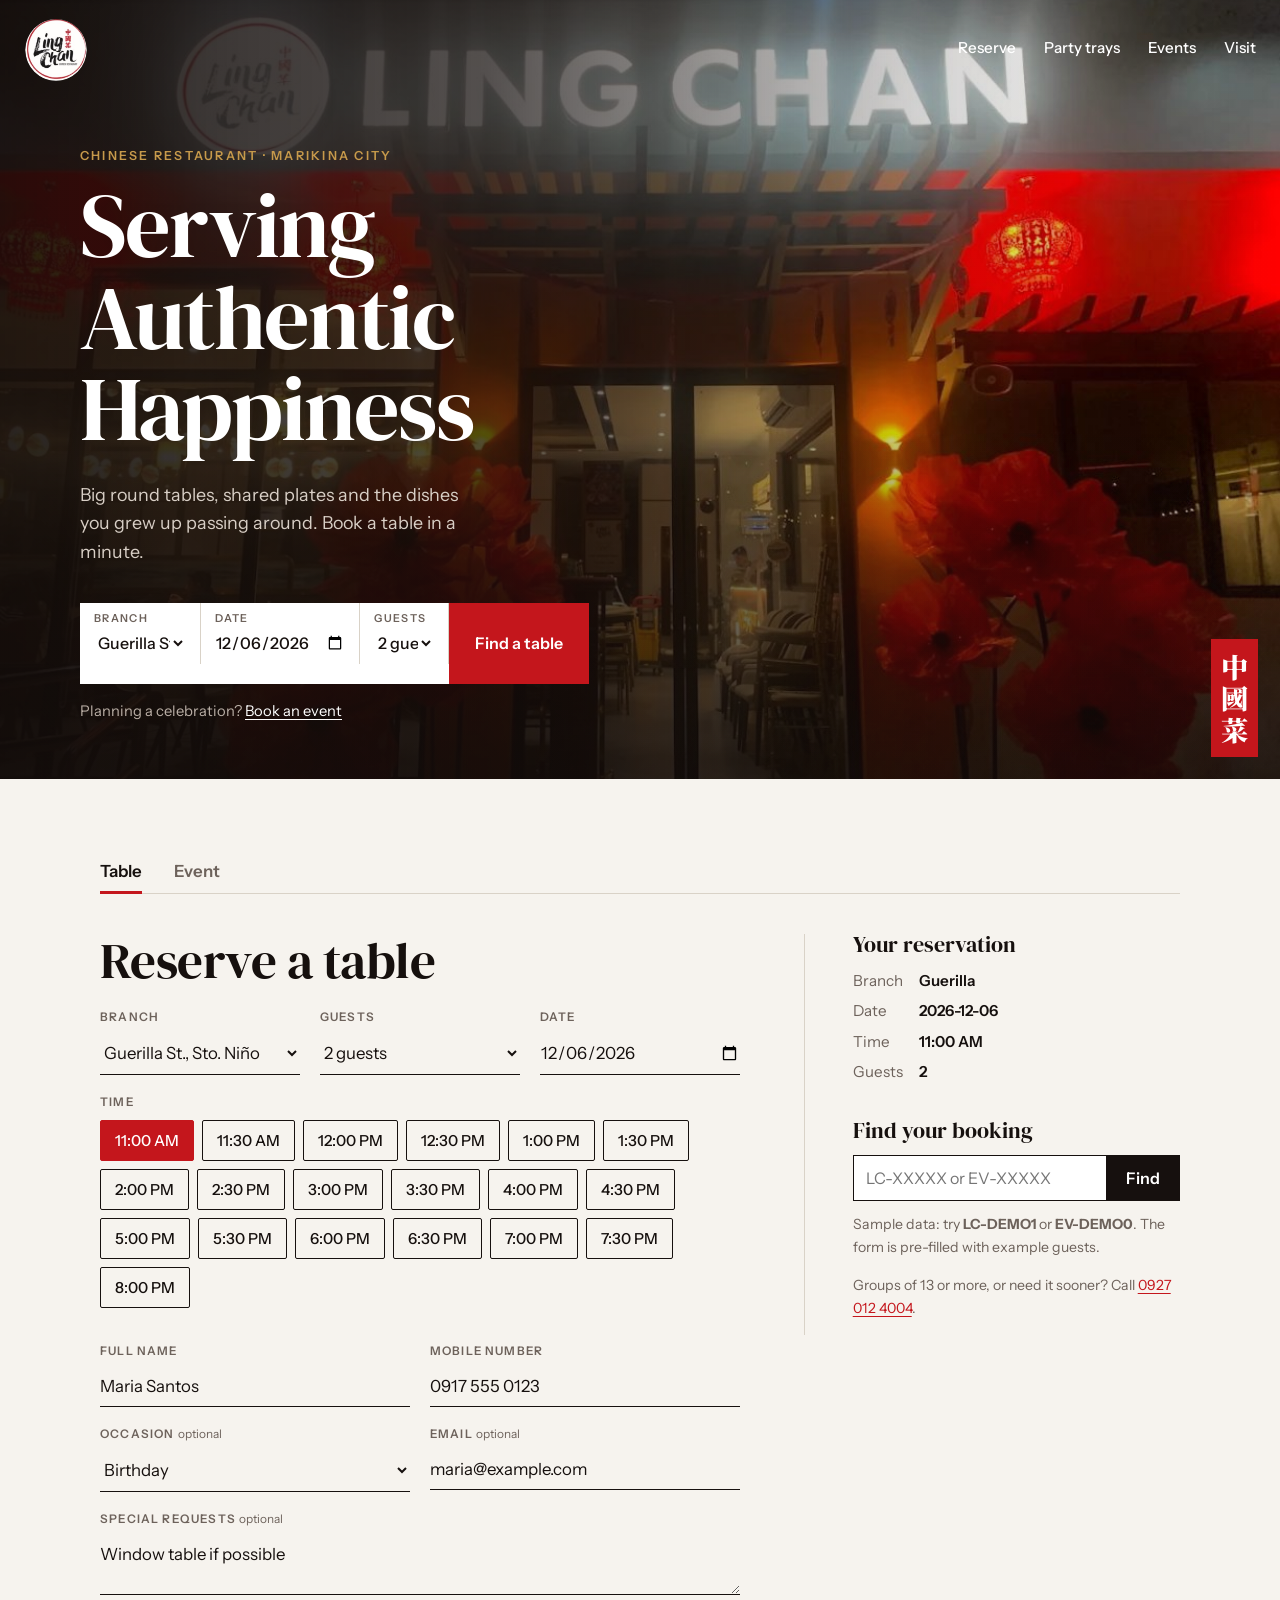
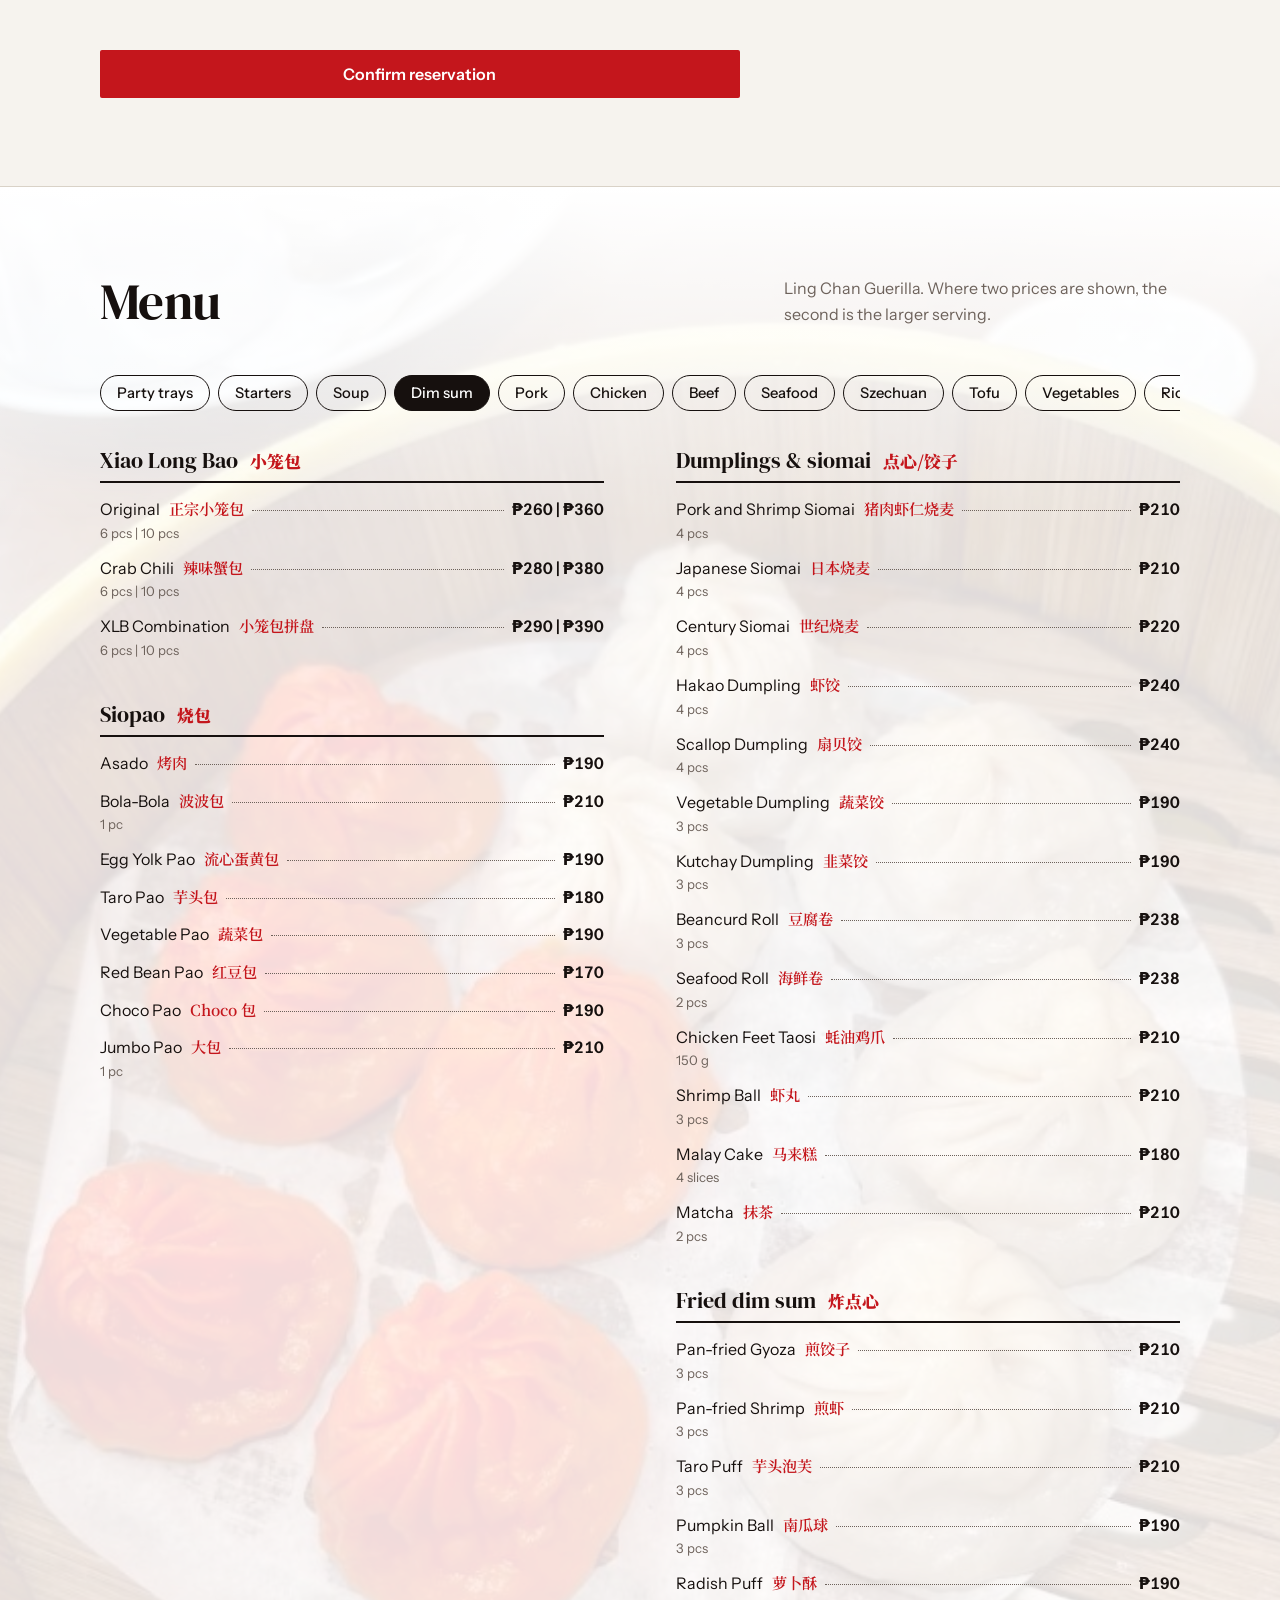
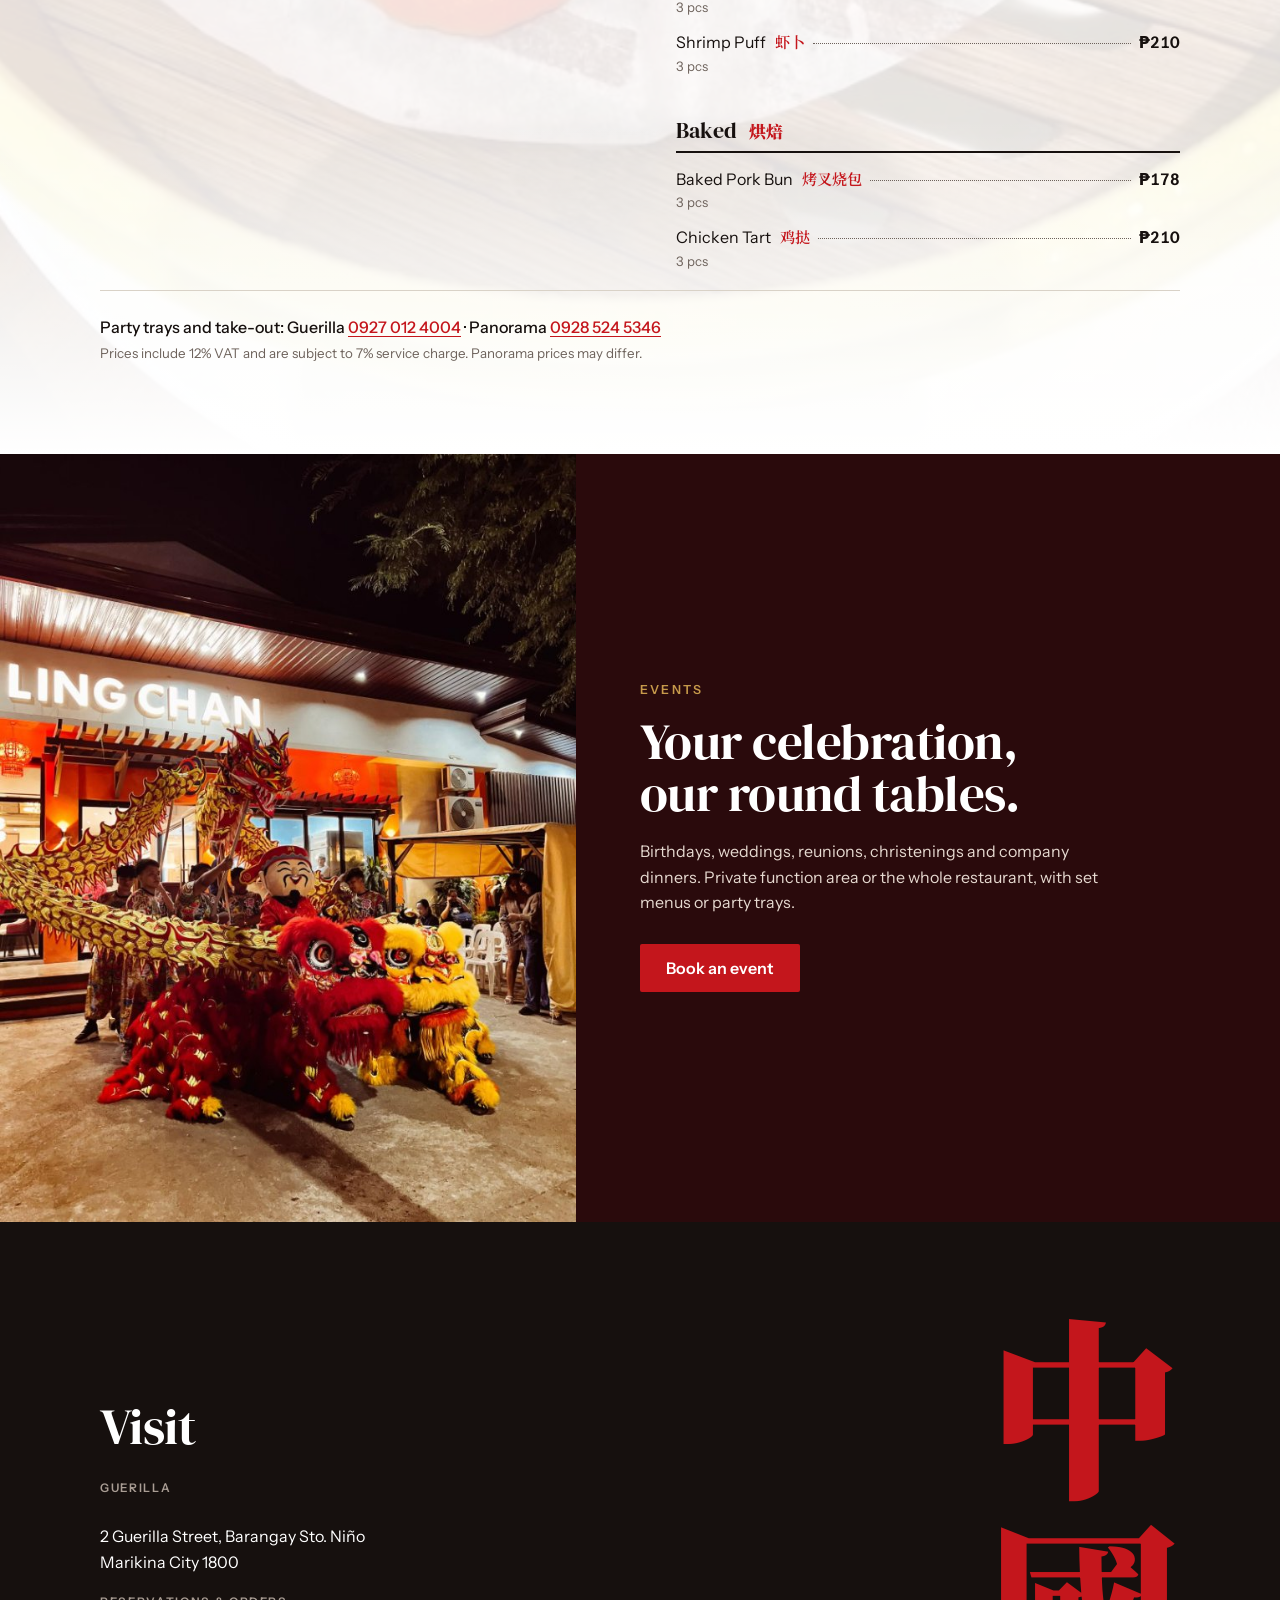
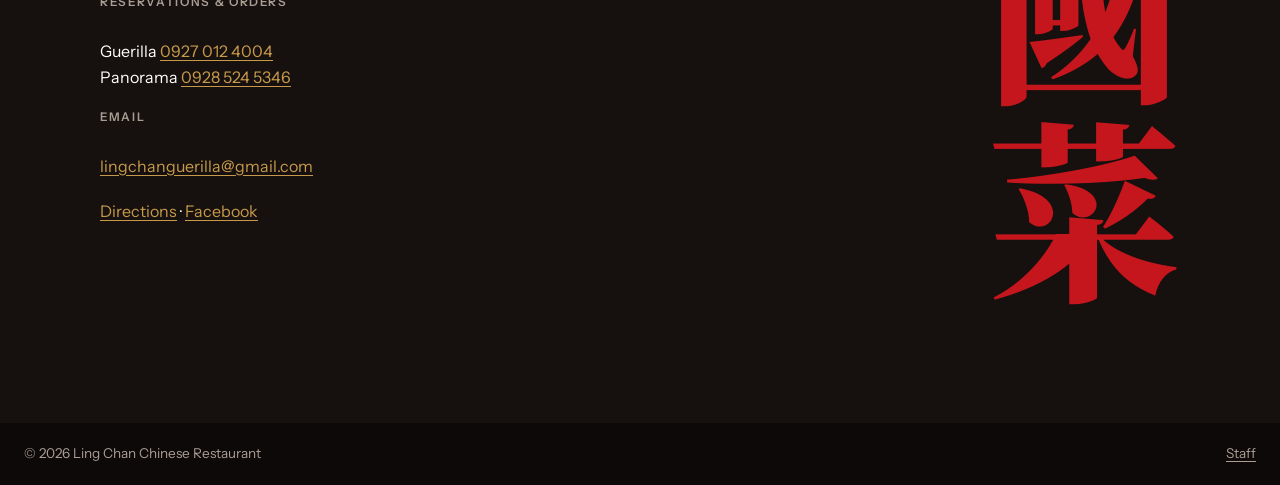
==== commit afbd83c4: "Menu photo background, demo data, mobile staff view" ====
--- a/index.html
+++ b/index.html
@@ -125,6 +125,7 @@
             <input id="code" placeholder="LC-XXXXX or EV-XXXXX" aria-label="Confirmation code">
             <button class="btn dark" type="submit">Find</button>
           </form>
+          <p id="demoHint" class="hint" hidden>Sample data: try <b>LC-DEMO1</b> or <b>EV-DEMO0</b>. The form is pre-filled with example guests.</p>
           <div id="found"></div>
           <p class="hint">Groups of 13 or more, or need it sooner? Call <a href="tel:+639270124004">0927 012 4004</a>.</p>
         </aside>
@@ -139,9 +140,7 @@
         <p>Ling Chan Guerilla. Where two prices are shown, the second is the larger serving.</p>
       </header>
       <div id="menuTabs" class="menu-tabs" role="group" aria-label="Menu categories"></div>
-      <p id="menuNote" class="menu-note"></p>
-      <div id="menuPhotos" class="menu-photos"></div>
-      <div id="menuGrid" class="menu-cols"></div>
+      <p id="menuNote" class="menu-note"></p>      <div id="menuGrid" class="menu-cols"></div>
       <p class="order">Party trays and take-out: Guerilla <a href="tel:+639270124004">0927 012 4004</a> · Panorama <a href="tel:+639285245346">0928 524 5346</a><br><small>Prices include 12% VAT and are subject to 7% service charge. Panorama prices may differ.</small></p>
     </div>
   </section>
--- a/styles.css
+++ b/styles.css
@@ -92,9 +92,10 @@
 .menu-tabs button{flex:none;padding:8px 16px;border:1px solid var(--ink);background:transparent;color:var(--ink);border-radius:999px;font:500 .92rem var(--body);cursor:pointer}
 .menu-tabs button:hover{background:var(--paper)}
 .menu-tabs button[aria-pressed=true]{background:var(--ink);color:#fff}
-.menu-photos{display:grid;grid-auto-flow:column;grid-auto-columns:1fr;gap:12px;margin-bottom:36px}
-.menu-photos:empty{display:none}
-.menu-photos img{display:block;width:100%;height:clamp(200px,28vw,320px);object-fit:cover;border-radius:2px}
+/* faint food photo behind the menu; the text sits above it */
+.menu{position:relative;isolation:isolate;overflow:hidden}
+.menu::before{content:"";position:absolute;inset:0;z-index:-1;background:var(--menu-bg,none) center/cover no-repeat;opacity:.14;transition:opacity .3s}
+.menu::after{content:"";position:absolute;inset:0;z-index:-1;background:linear-gradient(180deg,var(--white) 0%,rgba(255,255,255,0) 18%,rgba(255,255,255,0) 82%,var(--white) 100%)}
 .menu-note{margin:-8px 0 24px;color:var(--seal);font-weight:600}.menu-note:empty{display:none}
 .order small{color:var(--muted);font-weight:400}
 .order{margin:12px 0 0;padding-top:24px;border-top:1px solid var(--line);font-weight:500}
@@ -138,11 +139,37 @@
 td .btn{padding:5px 12px;font-size:.8rem;margin:0 4px 4px 0}
 td .btn.ghost{background:transparent;border:1px solid var(--ink);color:var(--ink)!important}
 .tablewrap{overflow-x:auto}
+.dayrow{display:flex;align-items:stretch;margin-top:6px}.dayrow input{margin:0;border-radius:0}
+.step{width:44px;border:1px solid var(--ink);background:var(--white);color:var(--ink);font:600 1.3rem var(--body);cursor:pointer}
+.step:first-child{border-right:0}.step:last-child{border-left:0}
+.admin .empty{text-align:center;color:var(--muted);padding:24px}
+@media(max-width:760px){
+  .admin{padding-top:16px}
+  .tools{display:grid;grid-template-columns:1fr;gap:12px}.tools select,.tools input{width:100%;min-height:44px;font-size:1rem}
+  .dayrow input{flex:1;min-width:0}.step{width:52px}
+  .stats{width:100%}.stats>div{flex:1;padding:12px 10px;text-align:center}.stats b{font-size:1.8rem}
+  /* tables become stacked cards */
+  .admin table.stack,.admin table.stack tbody,.admin table.stack tr,.admin table.stack td{display:block;width:100%}
+  .admin table.stack thead{display:none}
+  .admin table.stack tr{background:var(--white);border:1px solid var(--line);border-left:4px solid var(--seal);margin:0 0 12px;padding:6px 14px 12px}
+  .admin table.stack td{display:flex;justify-content:space-between;gap:16px;border:0;border-bottom:1px solid var(--line);padding:8px 0;text-align:right}
+  .admin table.stack td::before{content:attr(data-label);flex:none;color:var(--muted);font:600 .72rem var(--body);letter-spacing:.08em;text-transform:uppercase;text-align:left;padding-top:2px}
+  .admin table.stack td.main{font-size:1.1rem;border-bottom:2px solid var(--ink)}
+  .admin table.stack td.act{border:0;padding-top:12px;gap:8px}.admin table.stack td.act::before{display:none}
+  .admin table.stack td.act:empty{display:none}
+  .admin table.stack td.act .btn{flex:1;margin:0;padding:12px 8px;font-size:.95rem}
+  .admin table.stack td.empty{display:block;text-align:center}.admin table.stack td.empty::before{display:none}
+  .admin table.stack tr:has(td.empty){border-left-color:var(--line)}
+  .admin-top{padding-block:12px}
+}
 
 @media(max-width:860px){
-  .hero{min-height:0;background:linear-gradient(0deg,rgba(18,12,10,.94) 0%,rgba(18,12,10,.78) 55%,rgba(18,12,10,.2) 100%),url(assets/front.jpg) 62% 12%/cover no-repeat,var(--ink)}
-  .hero-copy{padding:210px 20px 40px}.seal{display:none}
-  .top{background:rgba(18,12,10,.78)}.top nav{gap:16px}.top nav a:nth-child(2),.top nav a:nth-child(3){display:none}
+  .hero{display:block;min-height:0;background:var(--ink)}
+  .hero::before{content:"";display:block;height:62vw;min-height:230px;max-height:420px;background:url(assets/front.jpg) center 30%/cover no-repeat}
+  .hero-copy{max-width:none;padding:32px max(20px,env(safe-area-inset-left,0px)) 40px}.seal{display:none}
+  .quick{max-width:none}.quick label:nth-child(3){grid-column:1/-1;border-right:0}
+  .top{position:sticky;top:env(safe-area-inset-top,0px);background:var(--ink);padding:10px max(16px,env(safe-area-inset-left,0px))}.top nav{gap:16px}.top nav a:nth-child(2),.top nav a:nth-child(3){display:none}
+  .brand img{width:48px;height:48px}
   .menu-photos{grid-auto-flow:row}
   .quick{grid-template-columns:1fr 1fr}.quick label{border-bottom:1px solid var(--line)}.quick .btn{grid-column:1/-1;padding:16px}
   .book-grid{grid-template-columns:1fr;gap:40px}.side{border-left:0;border-top:1px solid var(--line);padding:32px 0 0}
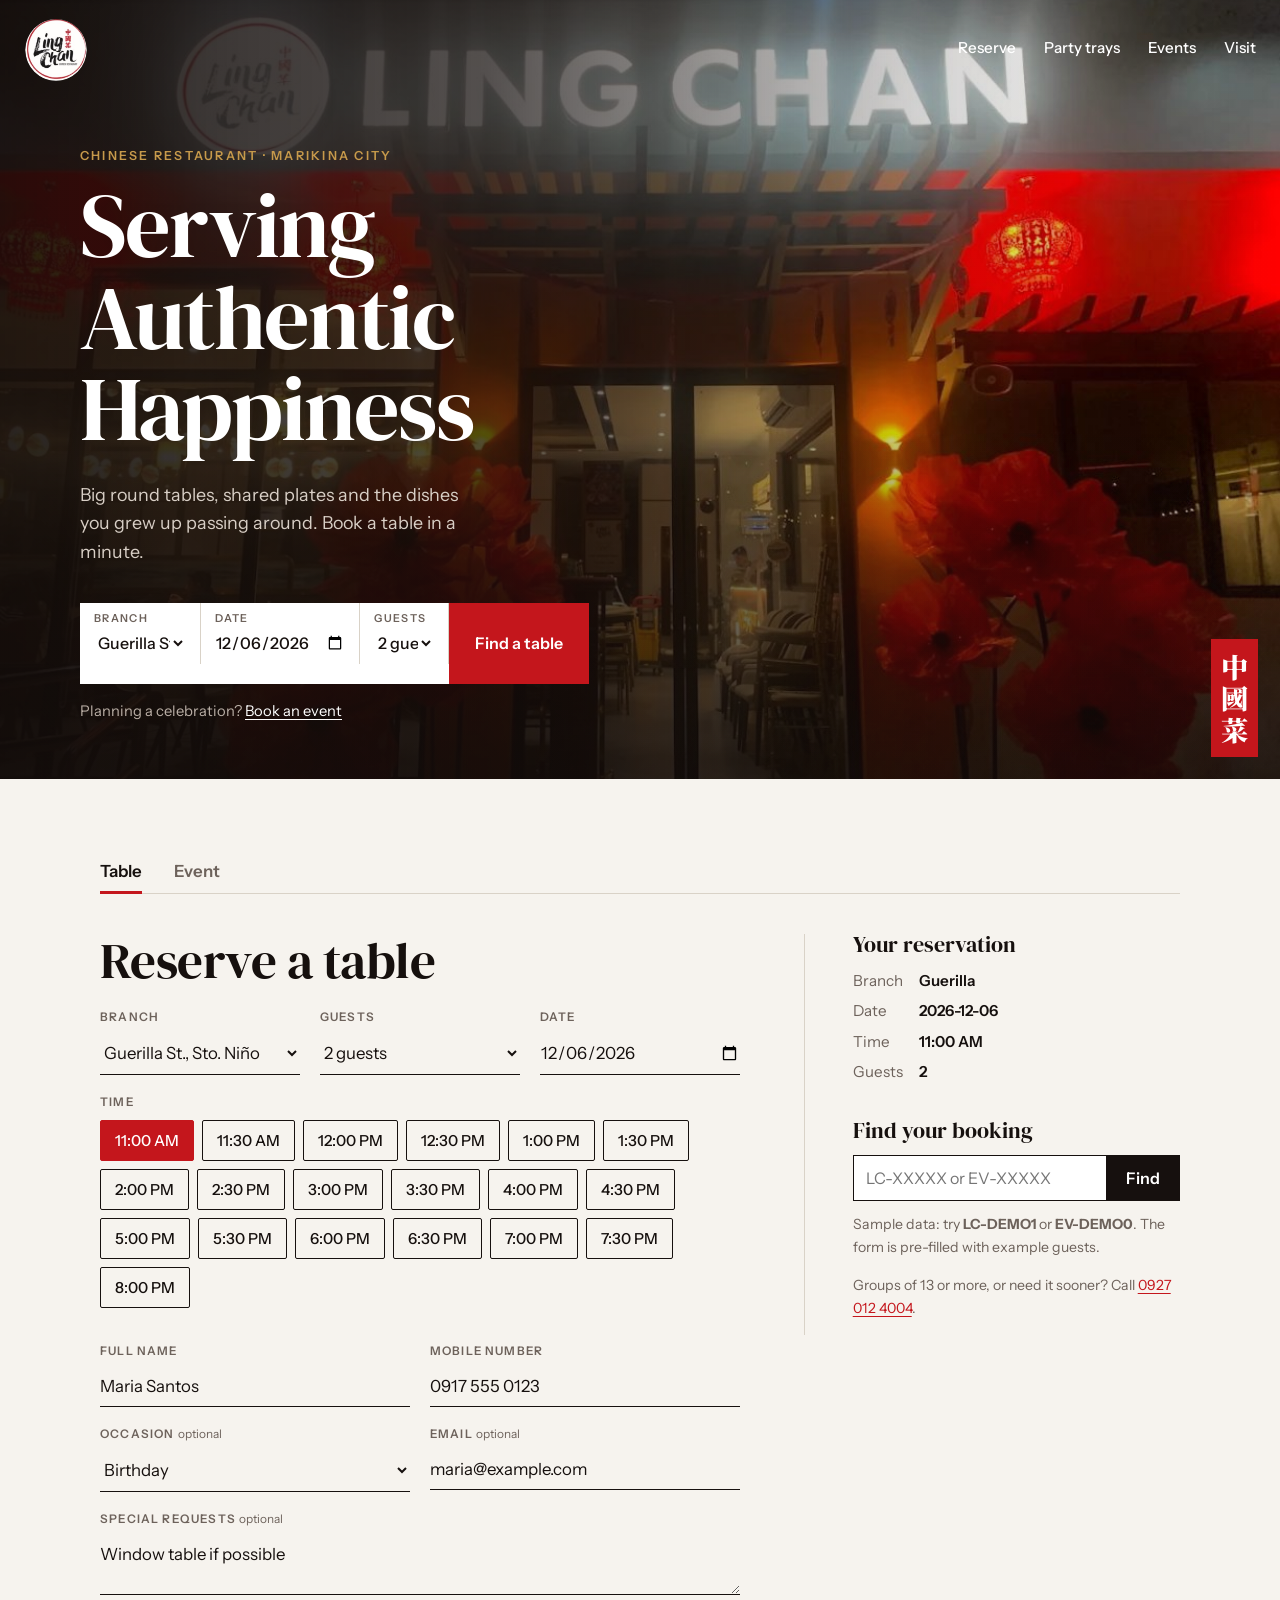
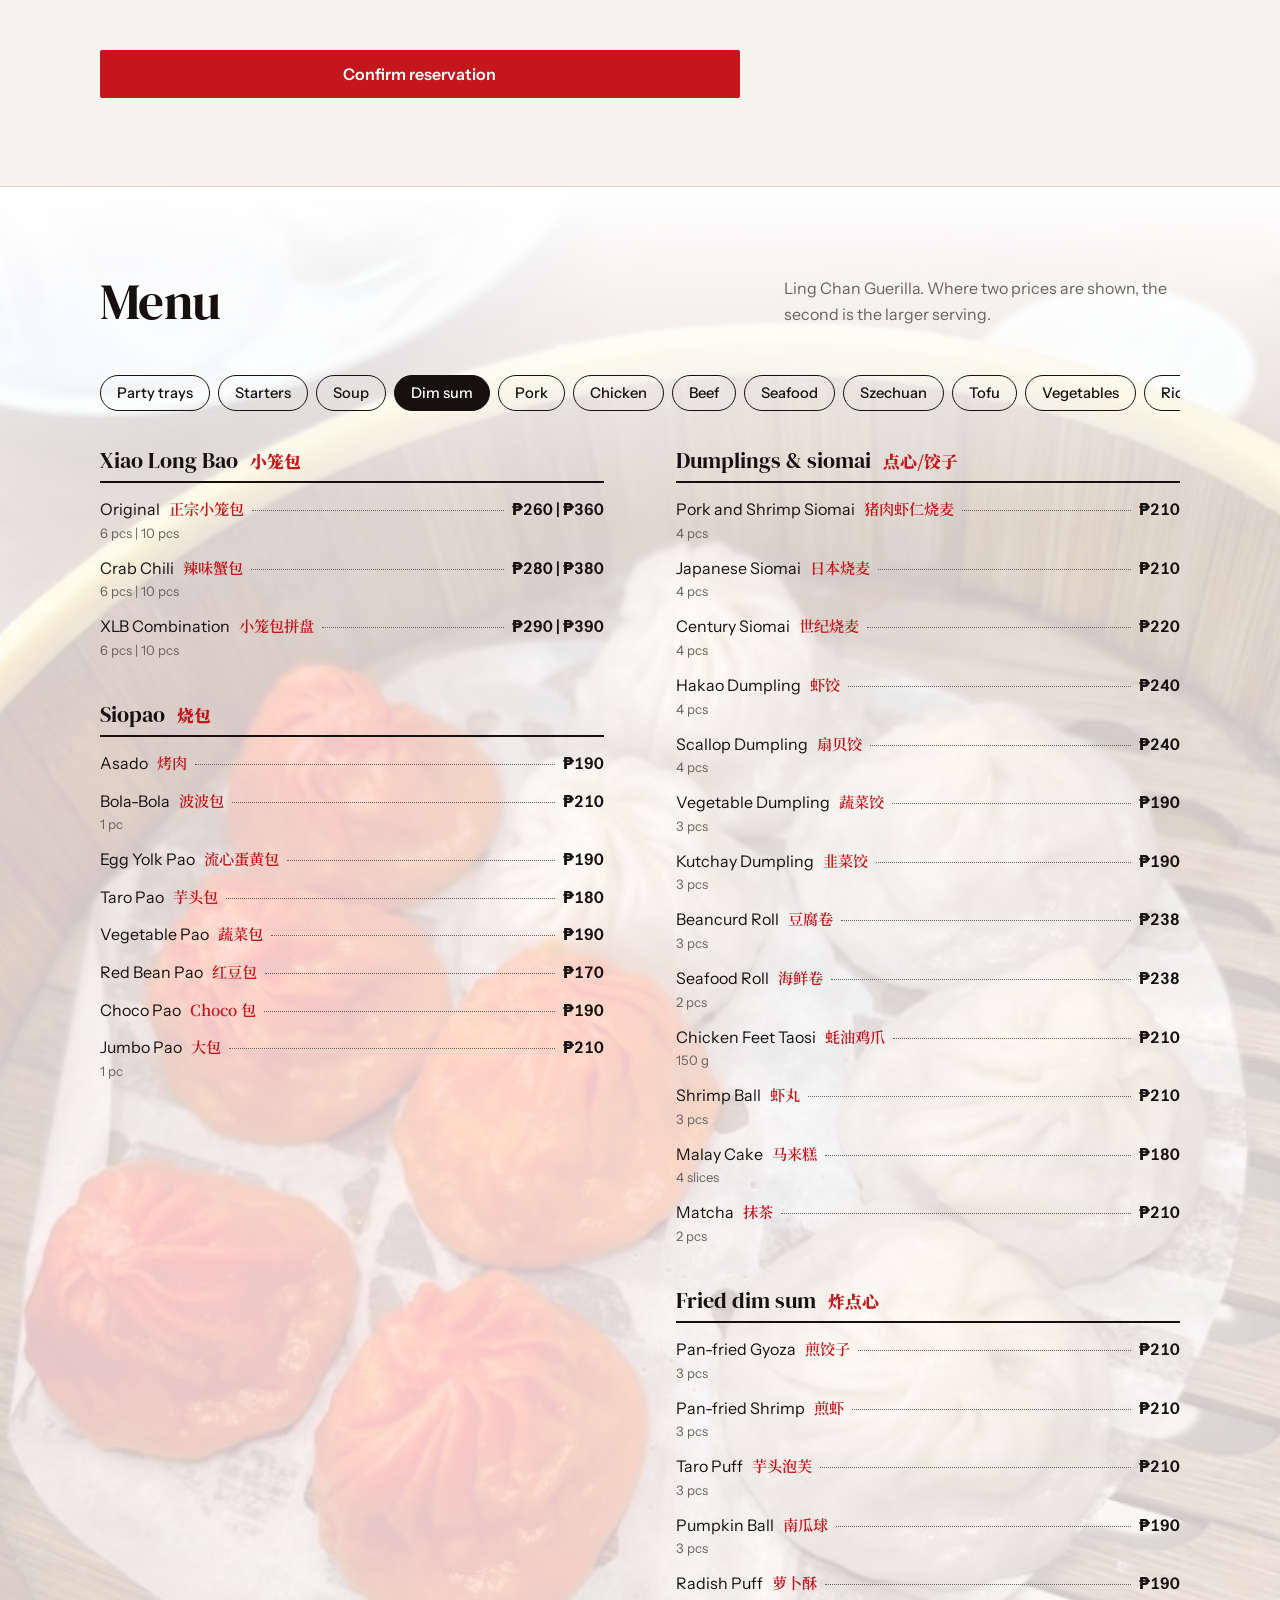
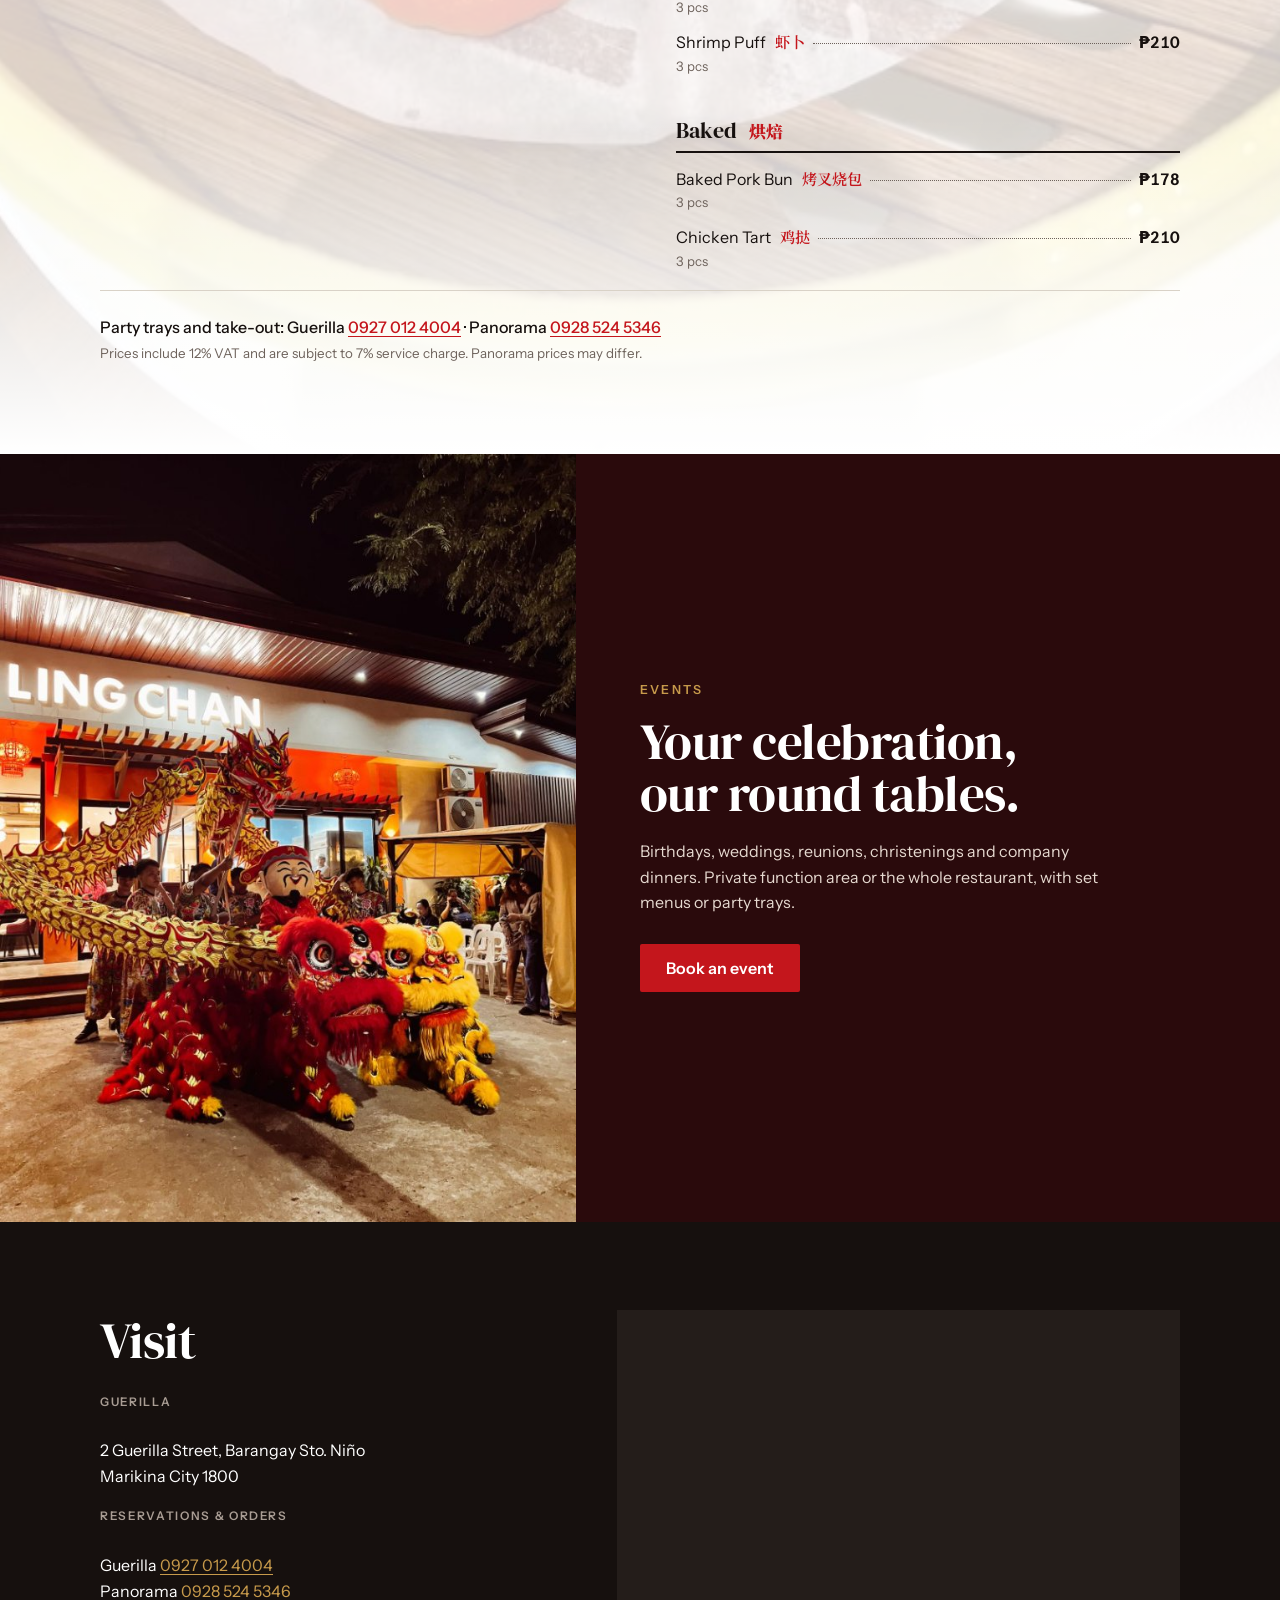
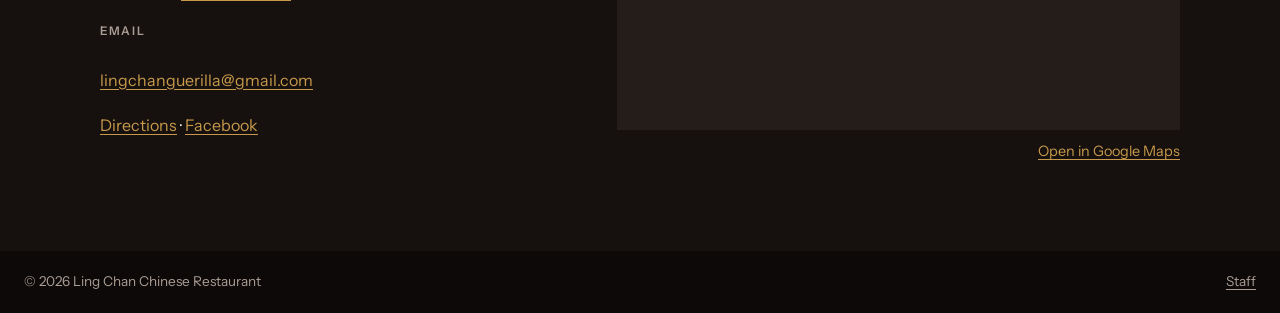
==== commit 7681e2a5: "Visit: embed Google Map of Guerilla branch" ====
--- a/index.html
+++ b/index.html
@@ -166,7 +166,11 @@
         <p><b>Email</b><br><a href="mailto:lingchanguerilla@gmail.com">lingchanguerilla@gmail.com</a></p>
         <p class="links"><a href="https://www.google.com/maps/search/?api=1&query=2+Guerilla+Street+Sto.+Nino+Marikina+City" target="_blank" rel="noopener">Directions</a> · <a href="https://www.facebook.com/p/Ling-Chan-61566582730433/" target="_blank" rel="noopener">Facebook</a></p>
       </div>
-      <p class="big" lang="zh-Hant" aria-hidden="true">中國菜</p>
+      <div class="map">
+        <iframe title="Map of Ling Chan Guerilla, Marikina" loading="lazy" referrerpolicy="no-referrer-when-downgrade"
+          src="https://maps.google.com/maps?q=14.6365362,121.1026965%20(Ling%20Chan%20Guerilla)&z=17&output=embed"></iframe>
+        <a href="https://www.google.com/maps/search/?api=1&query=Ling+Chan+Guerilla+Marikina" target="_blank" rel="noopener">Open in Google Maps</a>
+      </div>
     </div>
   </section>
 </main>
--- a/styles.css
+++ b/styles.css
@@ -94,7 +94,7 @@
 .menu-tabs button[aria-pressed=true]{background:var(--ink);color:#fff}
 /* faint food photo behind the menu; the text sits above it */
 .menu{position:relative;isolation:isolate;overflow:hidden}
-.menu::before{content:"";position:absolute;inset:0;z-index:-1;background:var(--menu-bg,none) center/cover no-repeat;opacity:.14;transition:opacity .3s}
+.menu::before{content:"";position:absolute;inset:0;z-index:-1;background:var(--menu-bg,none) center/cover no-repeat;opacity:.22;transition:opacity .3s}
 .menu::after{content:"";position:absolute;inset:0;z-index:-1;background:linear-gradient(180deg,var(--white) 0%,rgba(255,255,255,0) 18%,rgba(255,255,255,0) 82%,var(--white) 100%)}
 .menu-note{margin:-8px 0 24px;color:var(--seal);font-weight:600}.menu-note:empty{display:none}
 .order small{color:var(--muted);font-weight:400}
@@ -108,7 +108,10 @@
 
 /* visit */
 .visit{background:var(--ink);color:#fff;padding:88px 0}
-.visit-grid{display:grid;grid-template-columns:minmax(0,1fr) auto;gap:48px;align-items:center}
+.visit-grid{display:grid;grid-template-columns:minmax(0,1fr) minmax(0,1.2fr);gap:48px;align-items:center}
+.map{display:flex;flex-direction:column;gap:10px}
+.map iframe{width:100%;height:clamp(280px,42vw,420px);border:0;background:#2a211e;filter:grayscale(.25) contrast(1.05)}
+.map a{align-self:flex-end;font-size:.9rem}
 .visit h2{margin-bottom:28px}.visit address{font-style:normal;margin-bottom:20px}.visit p{margin:0 0 20px}
 .visit a{color:var(--gold)}.visit b{display:block;font:600 .74rem var(--body);letter-spacing:.14em;text-transform:uppercase;color:#a99d94;margin-bottom:4px}
 .visit address b{display:block}
@@ -175,6 +178,6 @@
   .book-grid{grid-template-columns:1fr;gap:40px}.side{border-left:0;border-top:1px solid var(--line);padding:32px 0 0}
   .row,.row.two{grid-template-columns:1fr}
   .menu-cols{columns:1}.celebrate{grid-template-columns:1fr}.celebrate img{min-height:280px}
-  .visit-grid{grid-template-columns:1fr}.big{writing-mode:horizontal-tb;font-size:5rem}
+  .visit-grid{grid-template-columns:1fr;gap:32px}.map iframe{height:300px}
 }
 @media(prefers-reduced-motion:reduce){html{scroll-behavior:auto}}
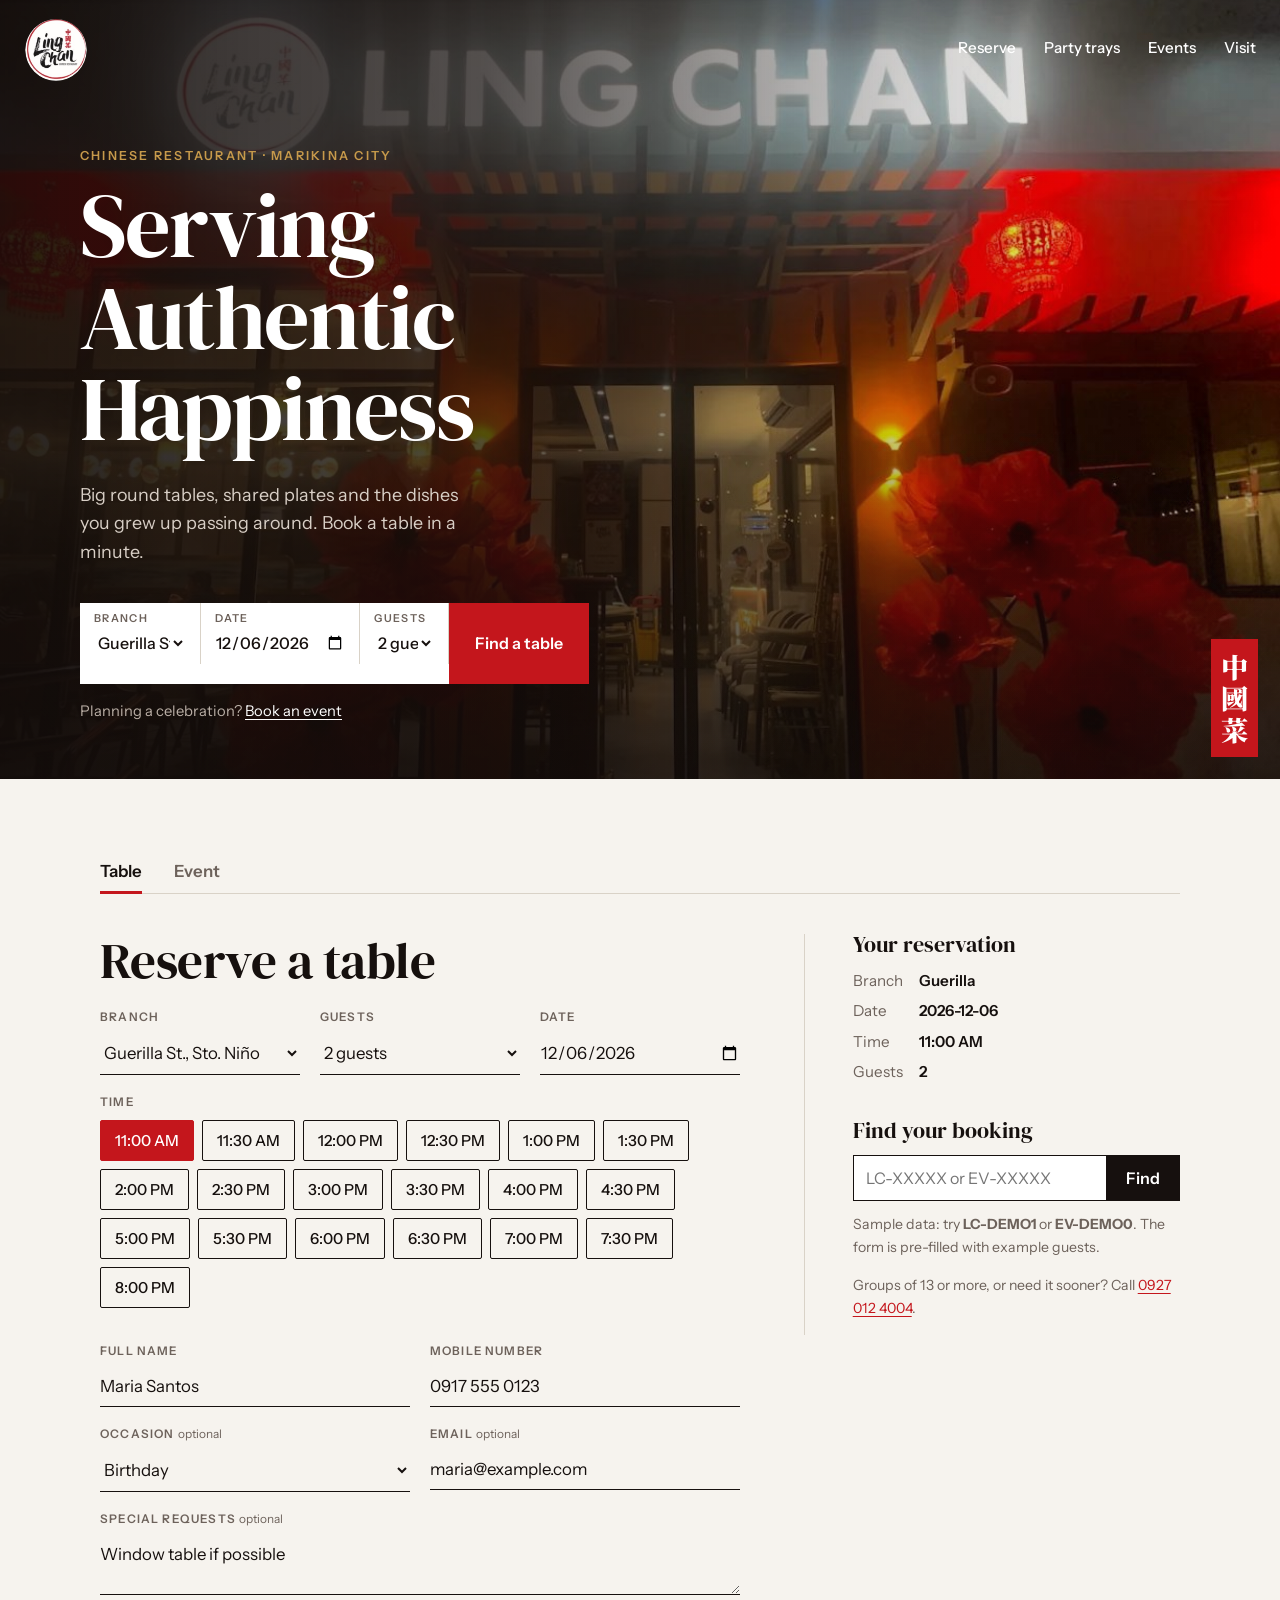
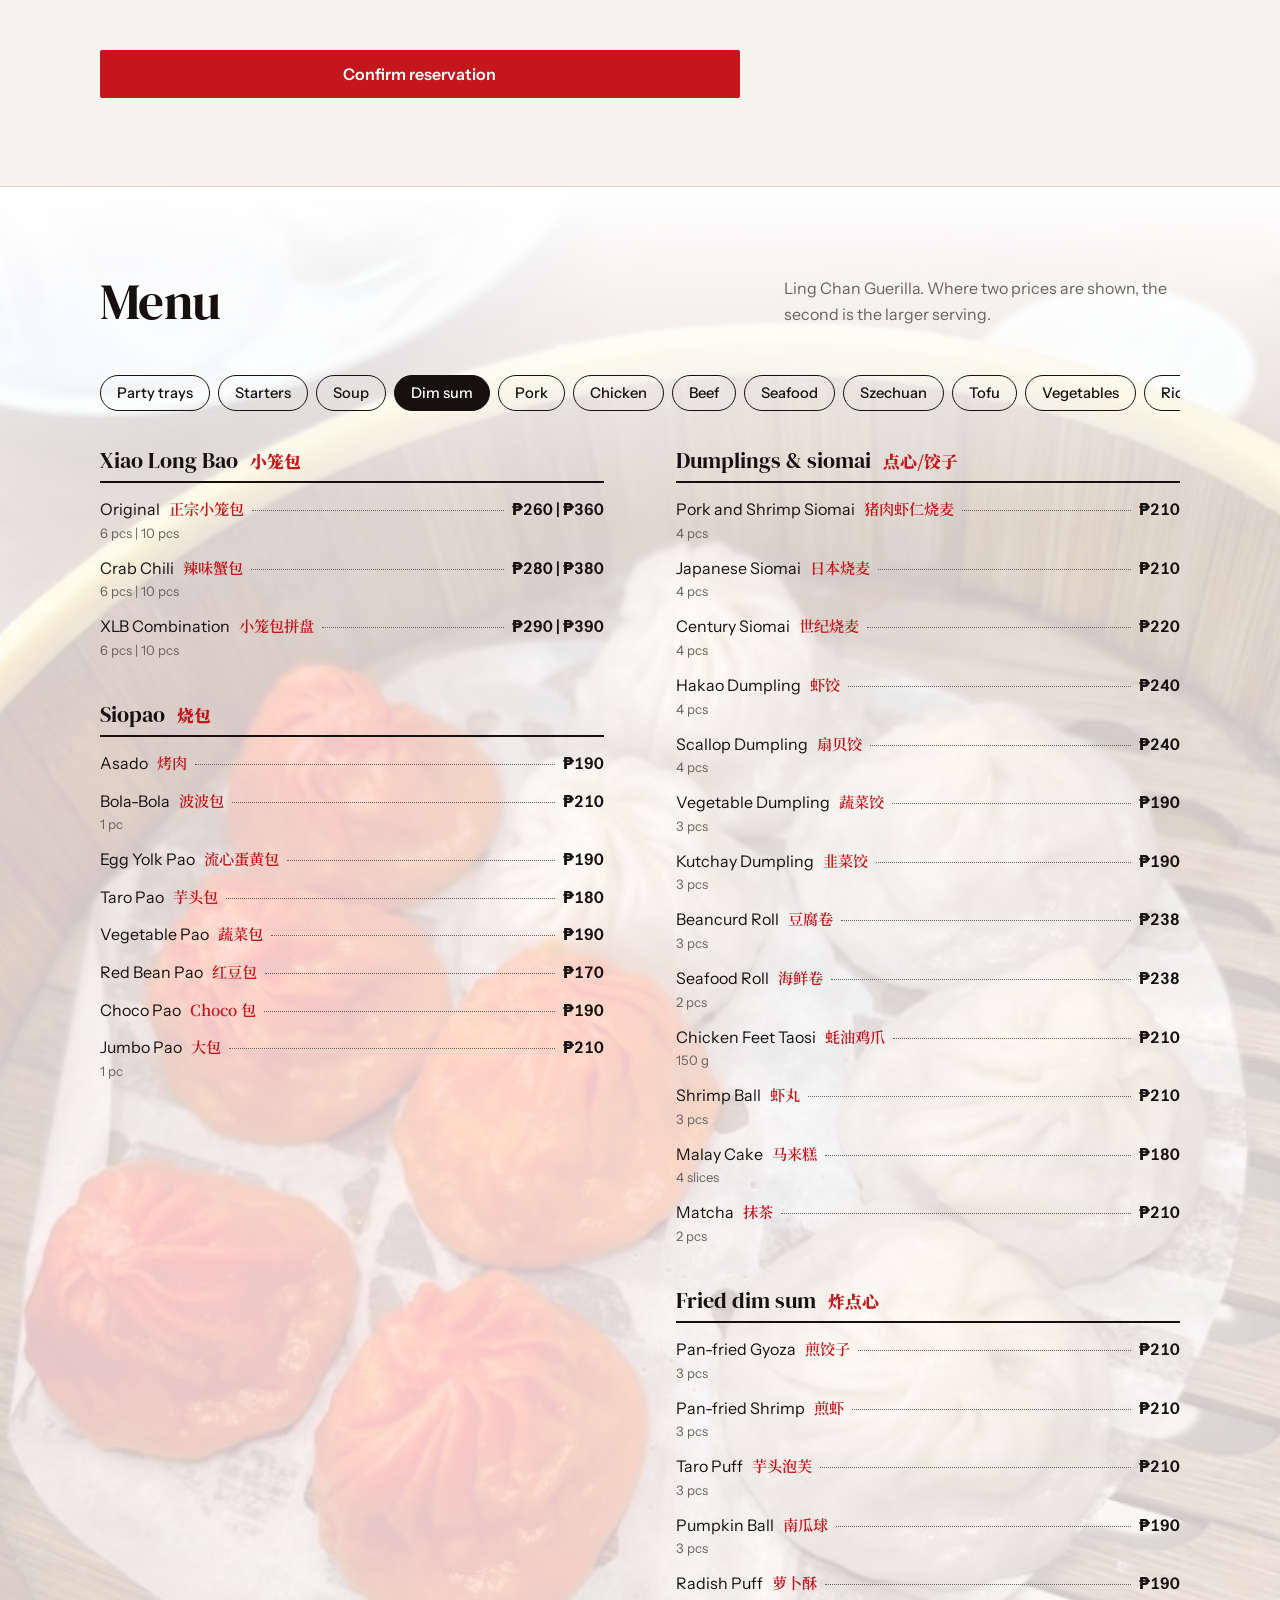
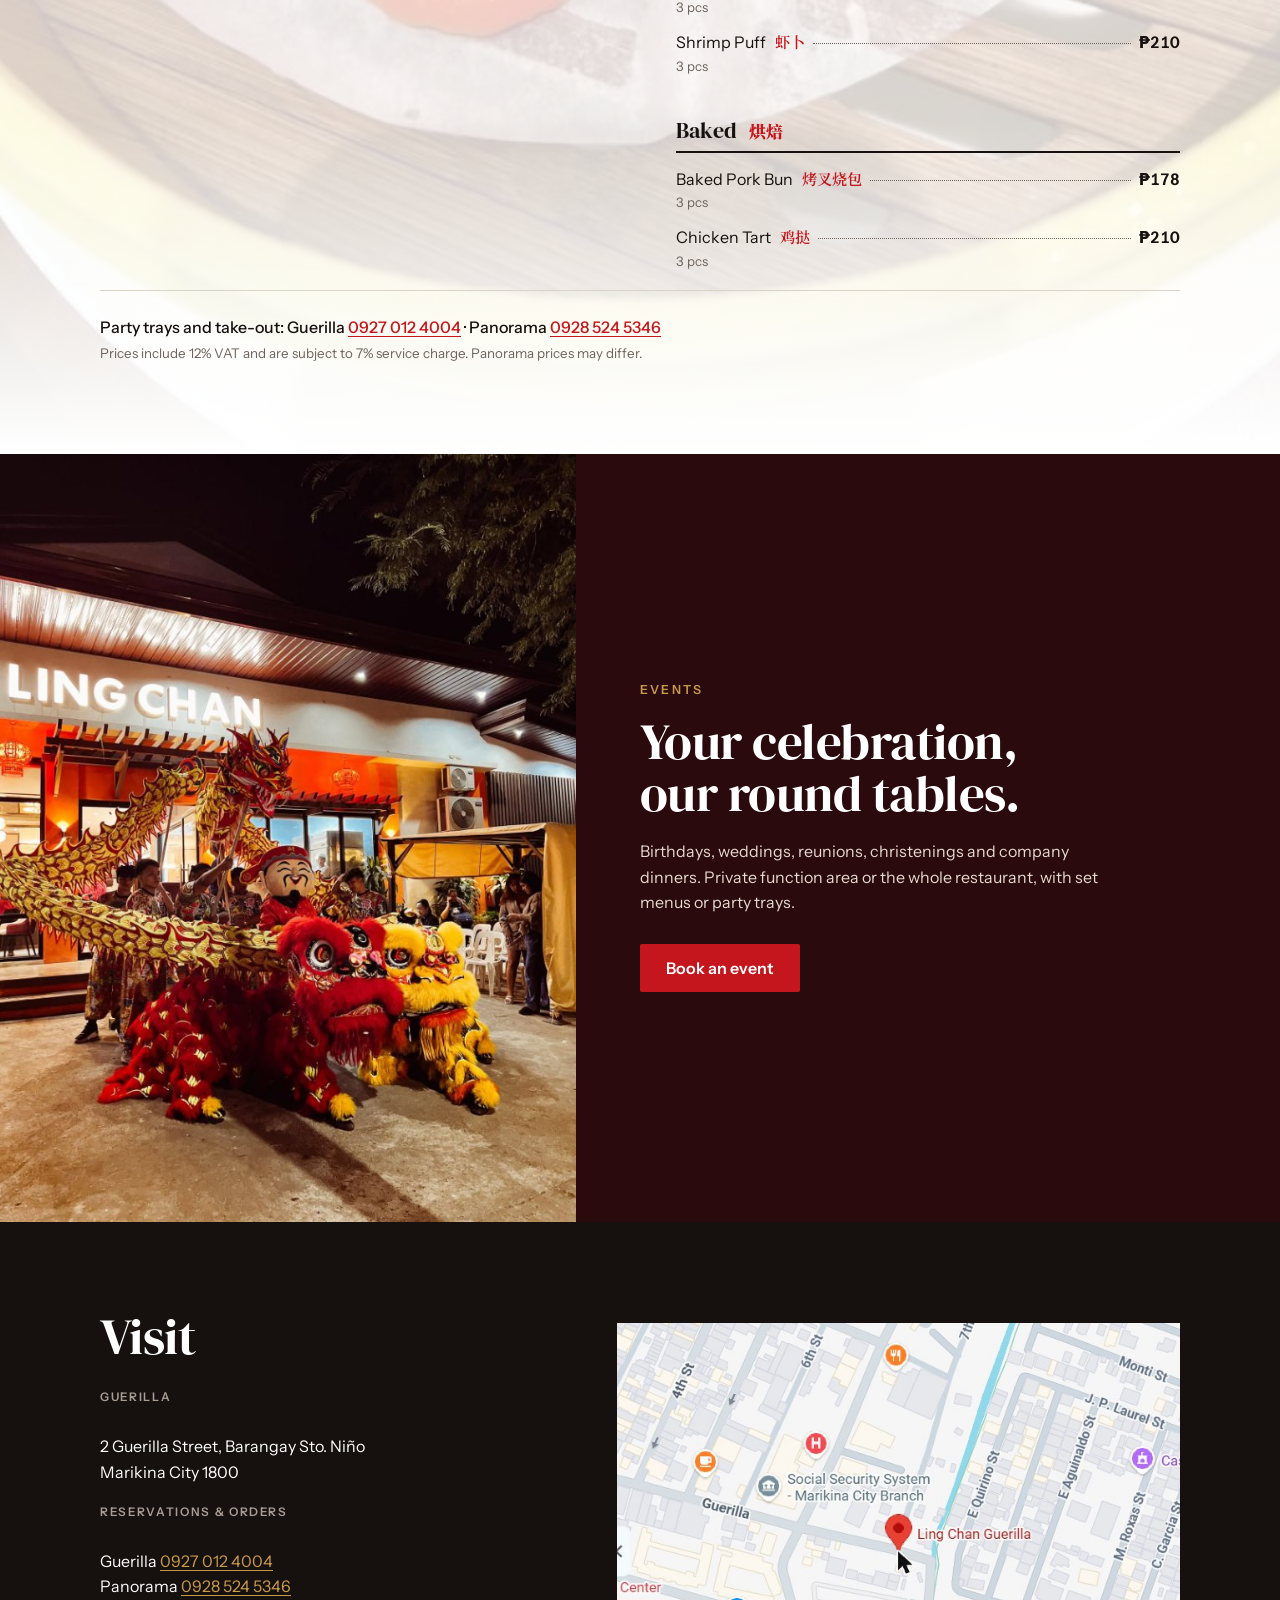
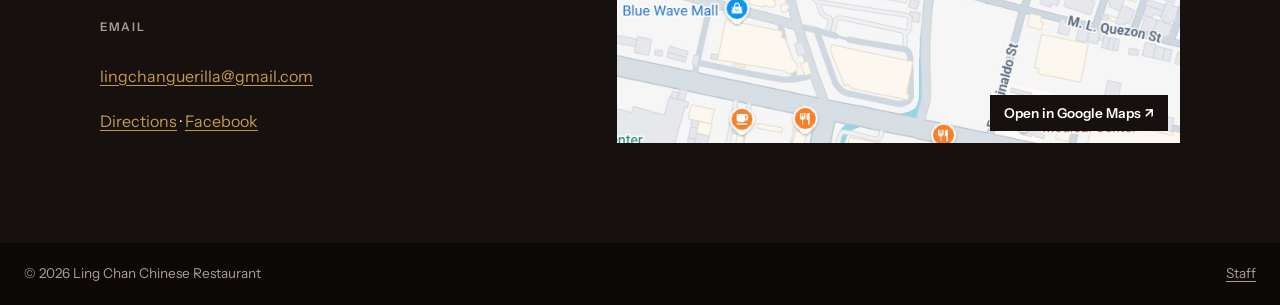
==== commit ef9240eb: "Visit: Google Maps image linking to directions" ====
--- a/index.html
+++ b/index.html
@@ -166,11 +166,10 @@
         <p><b>Email</b><br><a href="mailto:lingchanguerilla@gmail.com">lingchanguerilla@gmail.com</a></p>
         <p class="links"><a href="https://www.google.com/maps/search/?api=1&query=2+Guerilla+Street+Sto.+Nino+Marikina+City" target="_blank" rel="noopener">Directions</a> · <a href="https://www.facebook.com/p/Ling-Chan-61566582730433/" target="_blank" rel="noopener">Facebook</a></p>
       </div>
-      <div class="map">
-        <iframe title="Map of Ling Chan Guerilla, Marikina" loading="lazy" referrerpolicy="no-referrer-when-downgrade"
-          src="https://maps.google.com/maps?q=14.6365362,121.1026965%20(Ling%20Chan%20Guerilla)&z=17&output=embed"></iframe>
-        <a href="https://www.google.com/maps/search/?api=1&query=Ling+Chan+Guerilla+Marikina" target="_blank" rel="noopener">Open in Google Maps</a>
-      </div>
+      <a class="map" href="https://www.google.com/maps/search/?api=1&query=Ling+Chan+Guerilla+Marikina" target="_blank" rel="noopener" aria-label="Open Ling Chan Guerilla in Google Maps">
+        <img src="assets/map.jpg" alt="Google Map showing Ling Chan Guerilla on Guerilla Street, Marikina" loading="lazy">
+        <span>Open in Google Maps ↗</span>
+      </a>
     </div>
   </section>
 </main>
--- a/styles.css
+++ b/styles.css
@@ -109,9 +109,10 @@
 /* visit */
 .visit{background:var(--ink);color:#fff;padding:88px 0}
 .visit-grid{display:grid;grid-template-columns:minmax(0,1fr) minmax(0,1.2fr);gap:48px;align-items:center}
-.map{display:flex;flex-direction:column;gap:10px}
-.map iframe{width:100%;height:clamp(280px,42vw,420px);border:0;background:#2a211e;filter:grayscale(.25) contrast(1.05)}
-.map a{align-self:flex-end;font-size:.9rem}
+.map{position:relative;display:block;color:#fff}
+.map img{display:block;width:100%;height:clamp(280px,42vw,420px);object-fit:cover;object-position:50% 45%}
+.map span{position:absolute;right:12px;bottom:12px;background:var(--ink);color:#fff;font:600 .85rem var(--body);padding:10px 14px}
+.map:hover span{background:var(--seal)}
 .visit h2{margin-bottom:28px}.visit address{font-style:normal;margin-bottom:20px}.visit p{margin:0 0 20px}
 .visit a{color:var(--gold)}.visit b{display:block;font:600 .74rem var(--body);letter-spacing:.14em;text-transform:uppercase;color:#a99d94;margin-bottom:4px}
 .visit address b{display:block}
@@ -178,6 +179,6 @@
   .book-grid{grid-template-columns:1fr;gap:40px}.side{border-left:0;border-top:1px solid var(--line);padding:32px 0 0}
   .row,.row.two{grid-template-columns:1fr}
   .menu-cols{columns:1}.celebrate{grid-template-columns:1fr}.celebrate img{min-height:280px}
-  .visit-grid{grid-template-columns:1fr;gap:32px}.map iframe{height:300px}
+  .visit-grid{grid-template-columns:1fr;gap:32px}.map img{height:300px}
 }
 @media(prefers-reduced-motion:reduce){html{scroll-behavior:auto}}
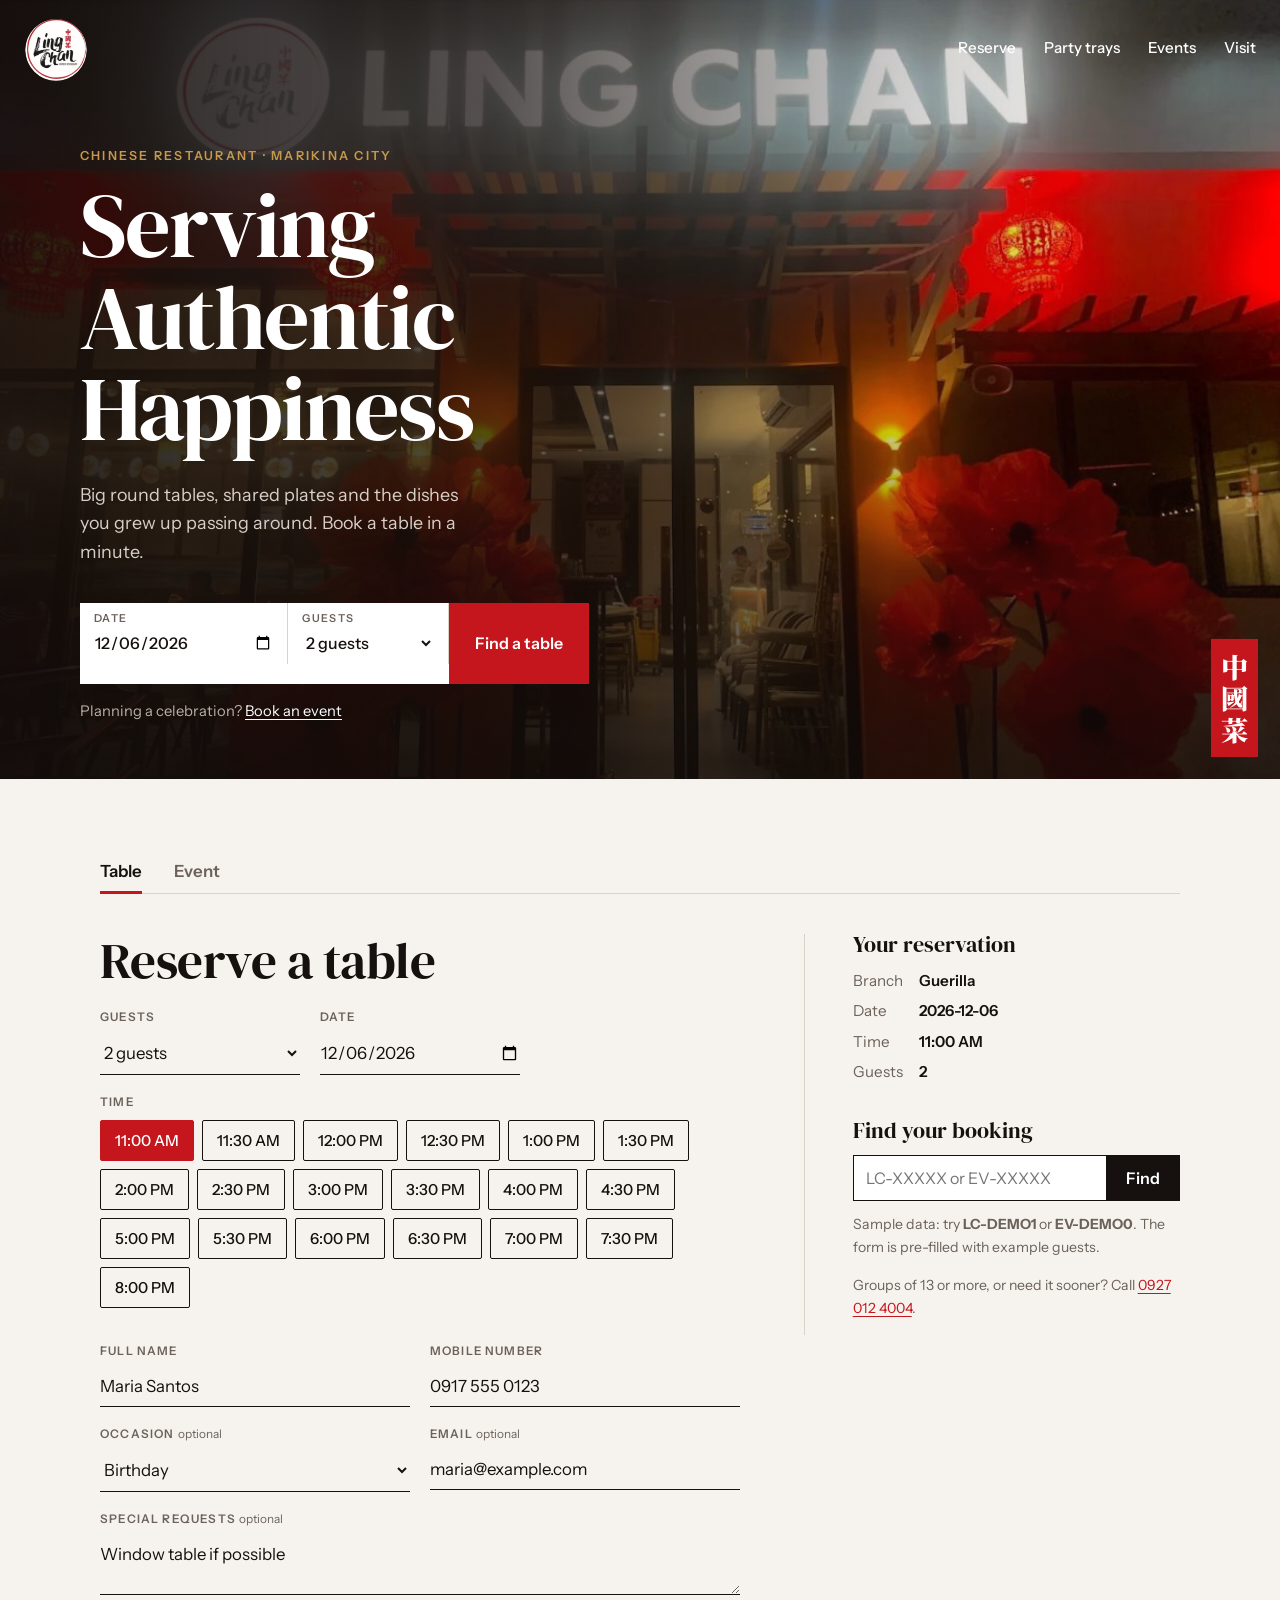
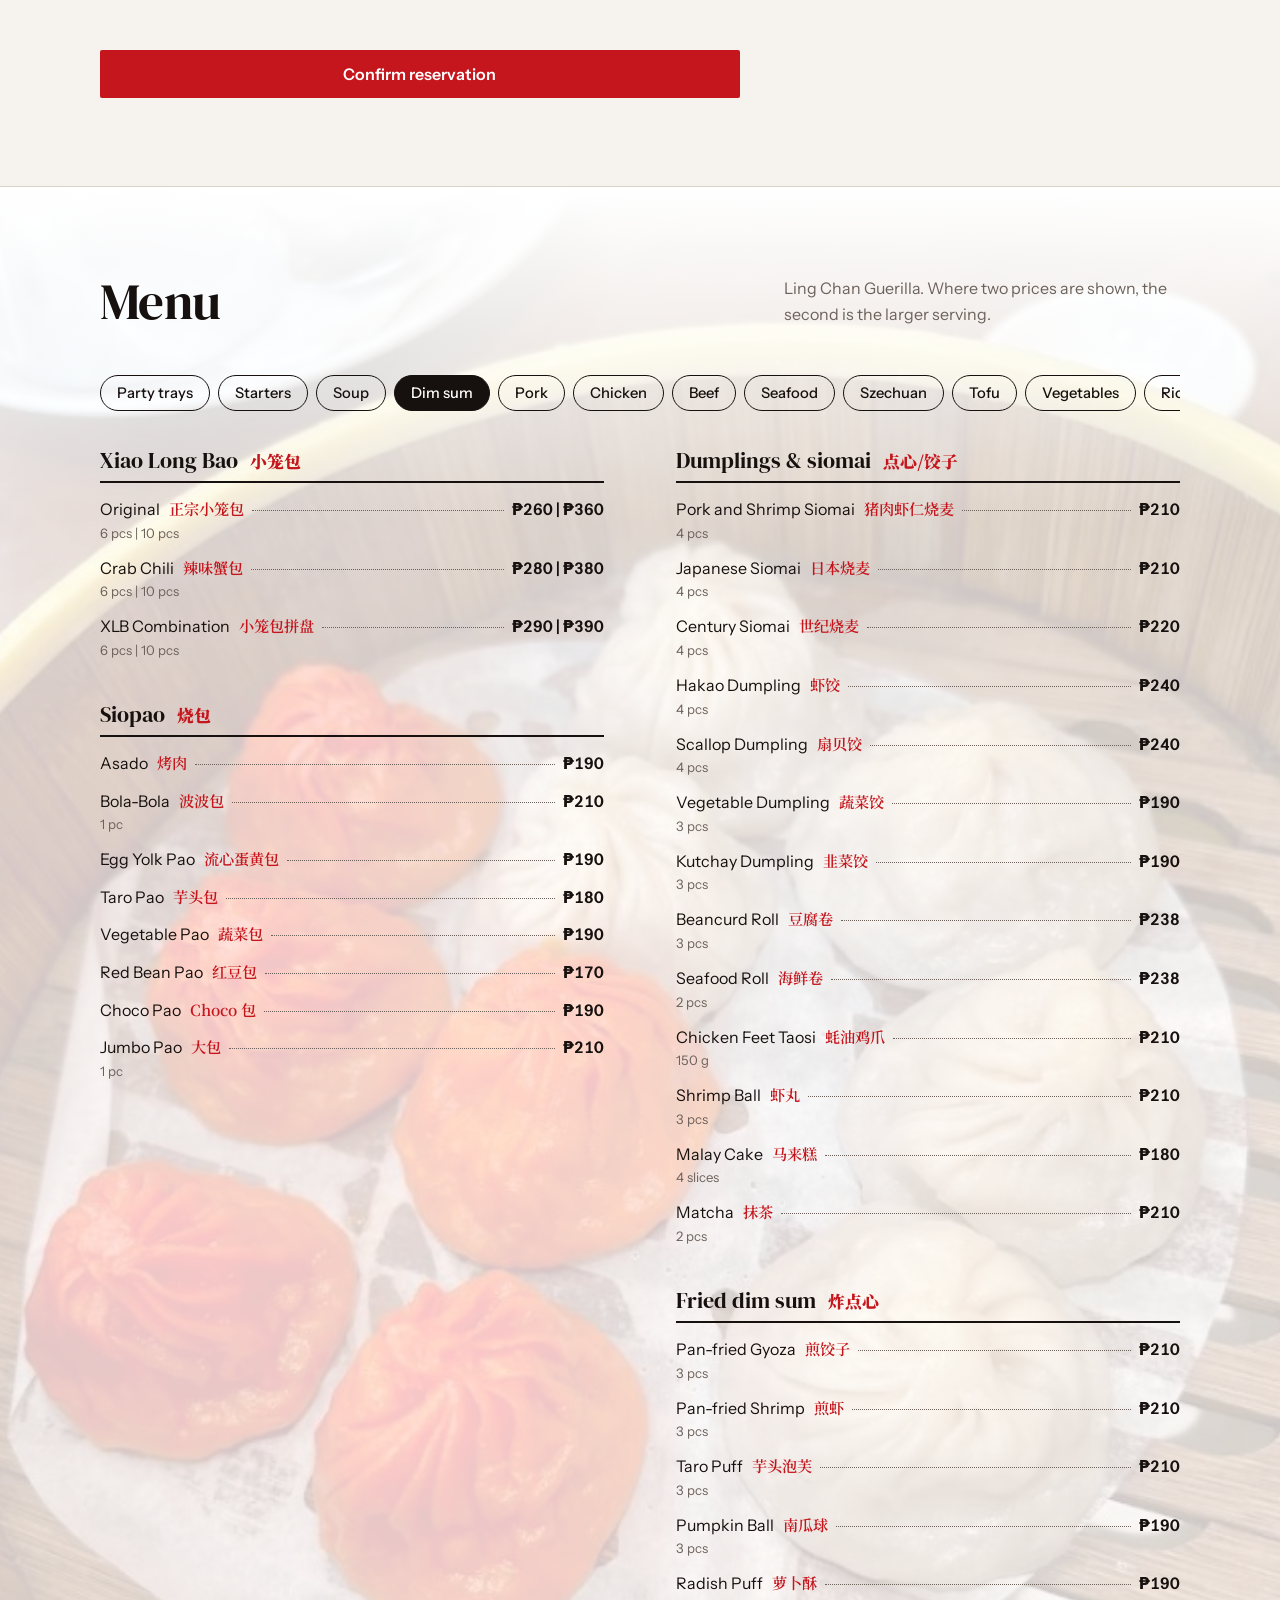
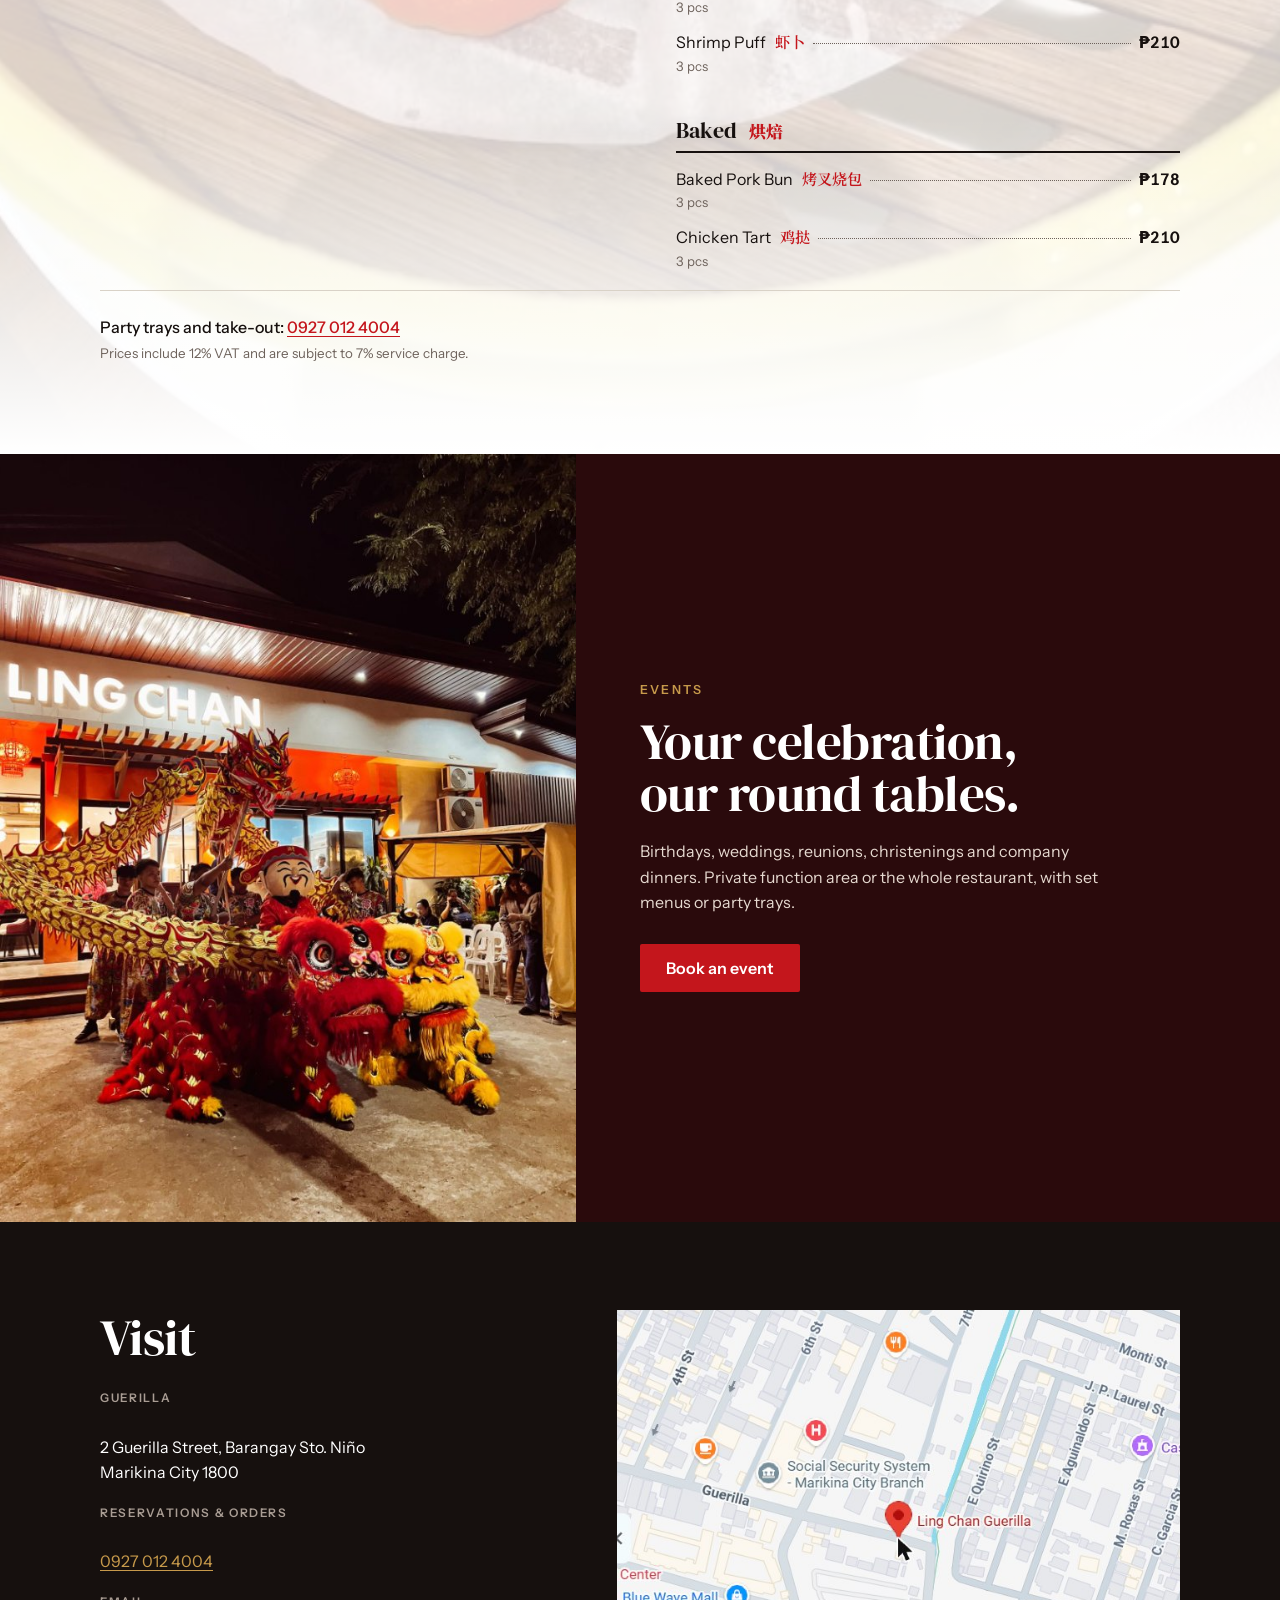
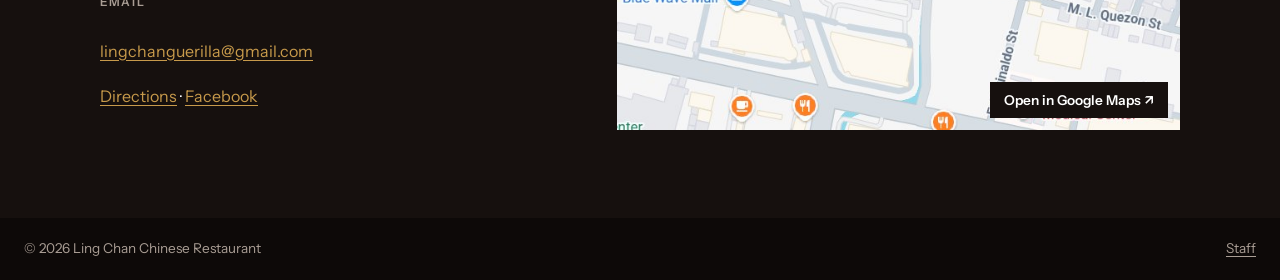
==== commit 3cdae678: "Guerilla only (Panorama is delivery), fix quick bar layout" ====
--- a/index.html
+++ b/index.html
@@ -29,7 +29,7 @@
       <h1>Serving<br>Authentic<br>Happiness</h1>
       <p class="lead">Big round tables, shared plates and the dishes you grew up passing around. Book a table in a minute.</p>
       <form id="quick" class="quick" aria-label="Find a table">
-        <label>Branch<select id="qBranch"><option value="Guerilla">Guerilla St.</option><option value="Panorama">Panorama</option></select></label>
+        <input type="hidden" id="qBranch" value="Guerilla">
         <label>Date<input type="date" id="qDate"></label>
         <label>Guests<select id="qSize"></select></label>
         <button class="btn" type="submit">Find a table</button>
@@ -50,12 +50,7 @@
           <form id="resForm" class="panel" role="tabpanel" aria-labelledby="tabTable" novalidate>
             <h2>Reserve a table</h2>
             <div class="row">
-              <label>Branch
-                <select id="branch" required>
-                  <option value="Guerilla">Guerilla St., Sto. Niño</option>
-                  <option value="Panorama">Panorama</option>
-                </select>
-              </label>
+              <input type="hidden" id="branch" value="Guerilla">
               <label>Guests<select id="size" required></select></label>
               <label>Date<input type="date" id="date" required></label>
             </div>
@@ -83,9 +78,7 @@
             <h2>Book an event</h2>
             <p class="sub">We hold your date right away and our events team calls to confirm the details.</p>
             <div class="row">
-              <label>Venue
-                <select id="evBranch"><option value="Guerilla">Guerilla St., Sto. Niño</option><option value="Panorama">Panorama</option></select>
-              </label>
+              <input type="hidden" id="evBranch" value="Guerilla">
               <label>Event type
                 <select id="evType"><option>Birthday</option><option>Wedding / Reception</option><option>Christening</option><option>Family reunion</option><option>Company event</option><option>Graduation</option><option>Other</option></select>
               </label>
@@ -141,7 +134,7 @@
       </header>
       <div id="menuTabs" class="menu-tabs" role="group" aria-label="Menu categories"></div>
       <p id="menuNote" class="menu-note"></p>      <div id="menuGrid" class="menu-cols"></div>
-      <p class="order">Party trays and take-out: Guerilla <a href="tel:+639270124004">0927 012 4004</a> · Panorama <a href="tel:+639285245346">0928 524 5346</a><br><small>Prices include 12% VAT and are subject to 7% service charge. Panorama prices may differ.</small></p>
+      <p class="order">Party trays and take-out: <a href="tel:+639270124004">0927 012 4004</a><br><small>Prices include 12% VAT and are subject to 7% service charge.</small></p>
     </div>
   </section>
 
@@ -162,7 +155,7 @@
         <address>
           <b>Guerilla</b><br>2 Guerilla Street, Barangay Sto. Niño<br>Marikina City 1800
         </address>
-        <p><b>Reservations &amp; orders</b><br>Guerilla <a href="tel:+639270124004">0927 012 4004</a><br>Panorama <a href="tel:+639285245346">0928 524 5346</a></p>
+        <p><b>Reservations &amp; orders</b><br><a href="tel:+639270124004">0927 012 4004</a></p>
         <p><b>Email</b><br><a href="mailto:lingchanguerilla@gmail.com">lingchanguerilla@gmail.com</a></p>
         <p class="links"><a href="https://www.google.com/maps/search/?api=1&query=2+Guerilla+Street+Sto.+Nino+Marikina+City" target="_blank" rel="noopener">Directions</a> · <a href="https://www.facebook.com/p/Ling-Chan-61566582730433/" target="_blank" rel="noopener">Facebook</a></p>
       </div>
--- a/styles.css
+++ b/styles.css
@@ -30,7 +30,7 @@
 .hero-copy{width:100%;max-width:640px;padding:150px max(24px,4vw) 56px max(24px,calc((100vw - 1120px)/2))}
 .hero h1{font-size:clamp(3rem,7vw,5.8rem);letter-spacing:-.02em;margin-bottom:26px}
 .lead{max-width:34ch;font-size:1.12rem;color:#d8cfc6;margin:0 0 36px}
-.quick{display:grid;grid-template-columns:1.1fr 1.1fr .8fr auto;gap:0;background:var(--white);color:var(--ink);align-items:end;max-width:640px}
+.quick{display:grid;grid-template-columns:1.3fr 1fr auto;gap:0;background:var(--white);color:var(--ink);align-items:end;max-width:640px}
 .quick label{display:block;padding:10px 14px 8px;font:600 .68rem/1 var(--body);letter-spacing:.12em;text-transform:uppercase;color:var(--muted);border-right:1px solid var(--line)}
 .quick select,.quick input{display:block;width:100%;margin-top:6px;border:0;background:transparent;font:500 1rem var(--body);color:var(--ink);padding:2px 0;border-radius:0}
 .quick .btn{align-self:stretch;border-radius:0;padding:0 26px}
@@ -171,11 +171,11 @@
   .hero{display:block;min-height:0;background:var(--ink)}
   .hero::before{content:"";display:block;height:62vw;min-height:230px;max-height:420px;background:url(assets/front.jpg) center 30%/cover no-repeat}
   .hero-copy{max-width:none;padding:32px max(20px,env(safe-area-inset-left,0px)) 40px}.seal{display:none}
-  .quick{max-width:none}.quick label:nth-child(3){grid-column:1/-1;border-right:0}
+  .quick{max-width:none}
   .top{position:sticky;top:env(safe-area-inset-top,0px);background:var(--ink);padding:10px max(16px,env(safe-area-inset-left,0px))}.top nav{gap:16px}.top nav a:nth-child(2),.top nav a:nth-child(3){display:none}
   .brand img{width:48px;height:48px}
   .menu-photos{grid-auto-flow:row}
-  .quick{grid-template-columns:1fr 1fr}.quick label{border-bottom:1px solid var(--line)}.quick .btn{grid-column:1/-1;padding:16px}
+  .quick{grid-template-columns:1fr 1fr}.quick label{border-bottom:1px solid var(--line)}.quick label:nth-of-type(2){border-right:0}.quick .btn{grid-column:1/-1;padding:16px}
   .book-grid{grid-template-columns:1fr;gap:40px}.side{border-left:0;border-top:1px solid var(--line);padding:32px 0 0}
   .row,.row.two{grid-template-columns:1fr}
   .menu-cols{columns:1}.celebrate{grid-template-columns:1fr}.celebrate img{min-height:280px}
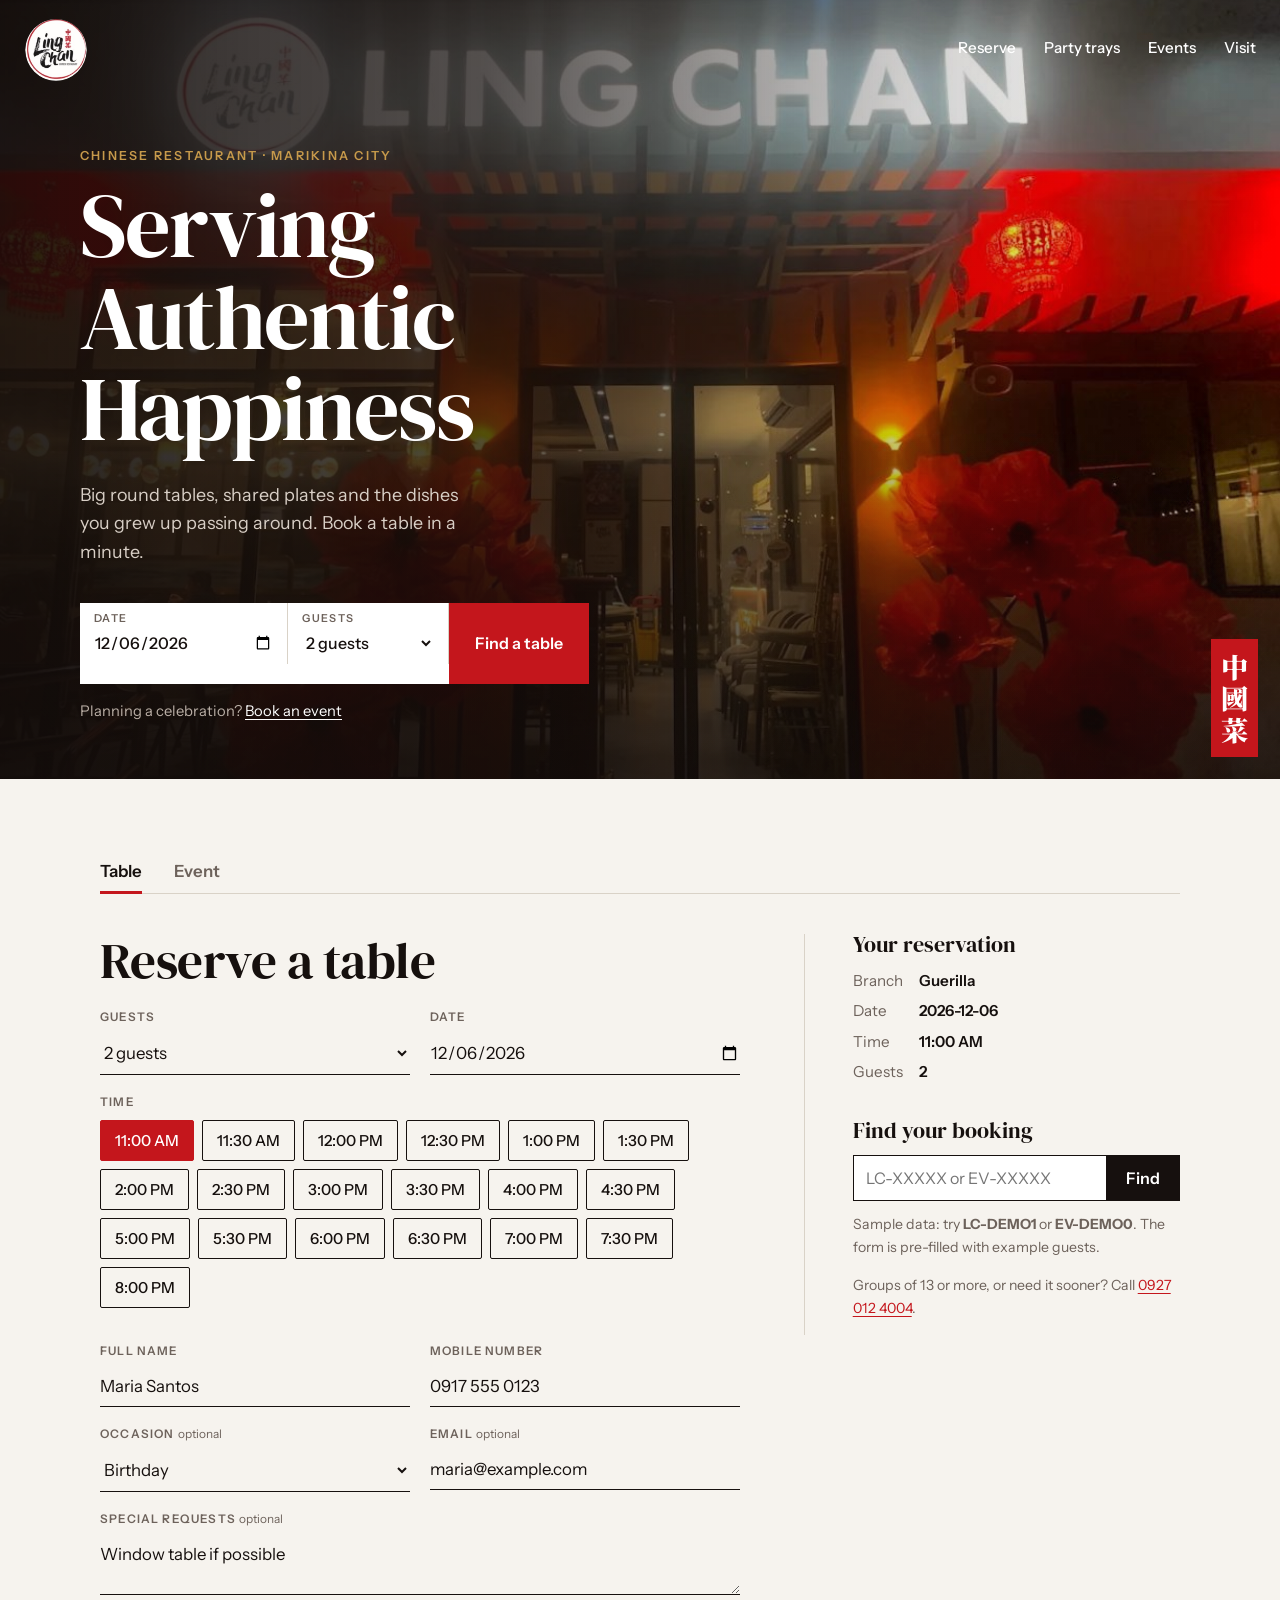
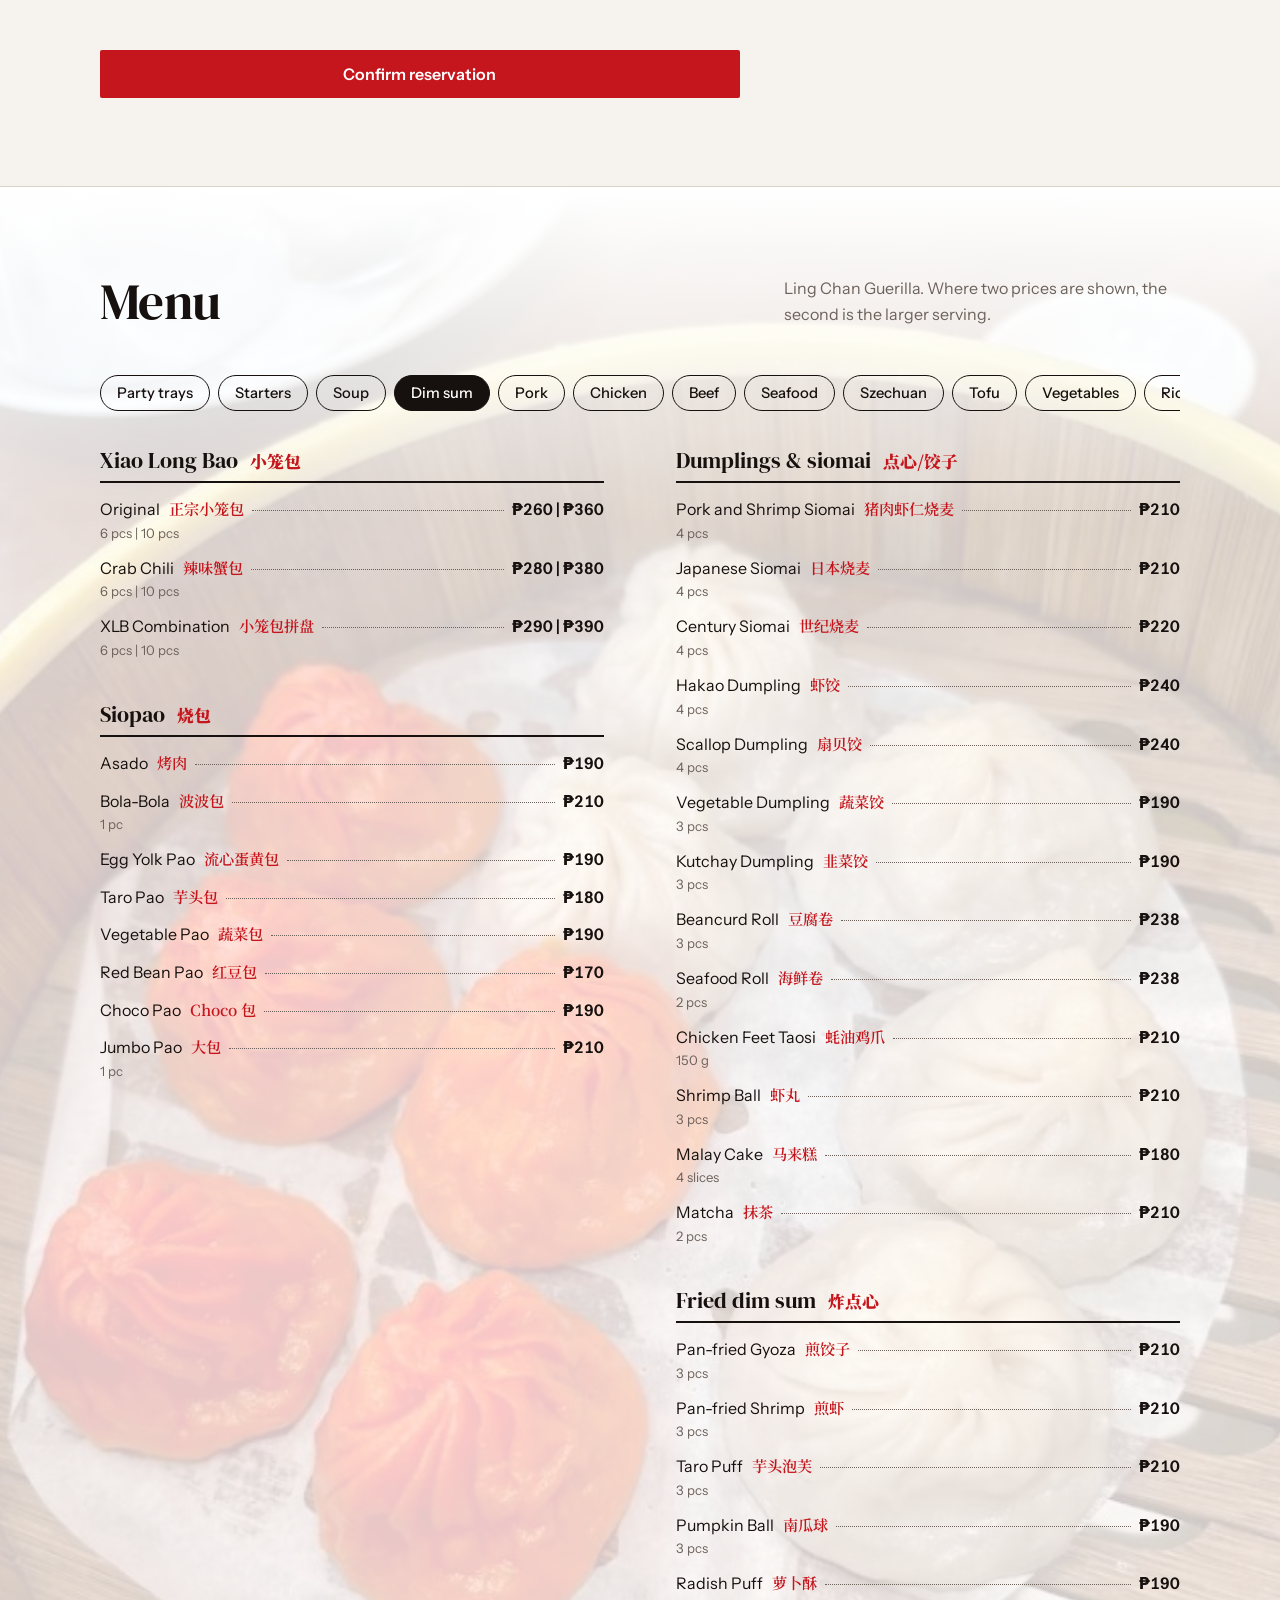
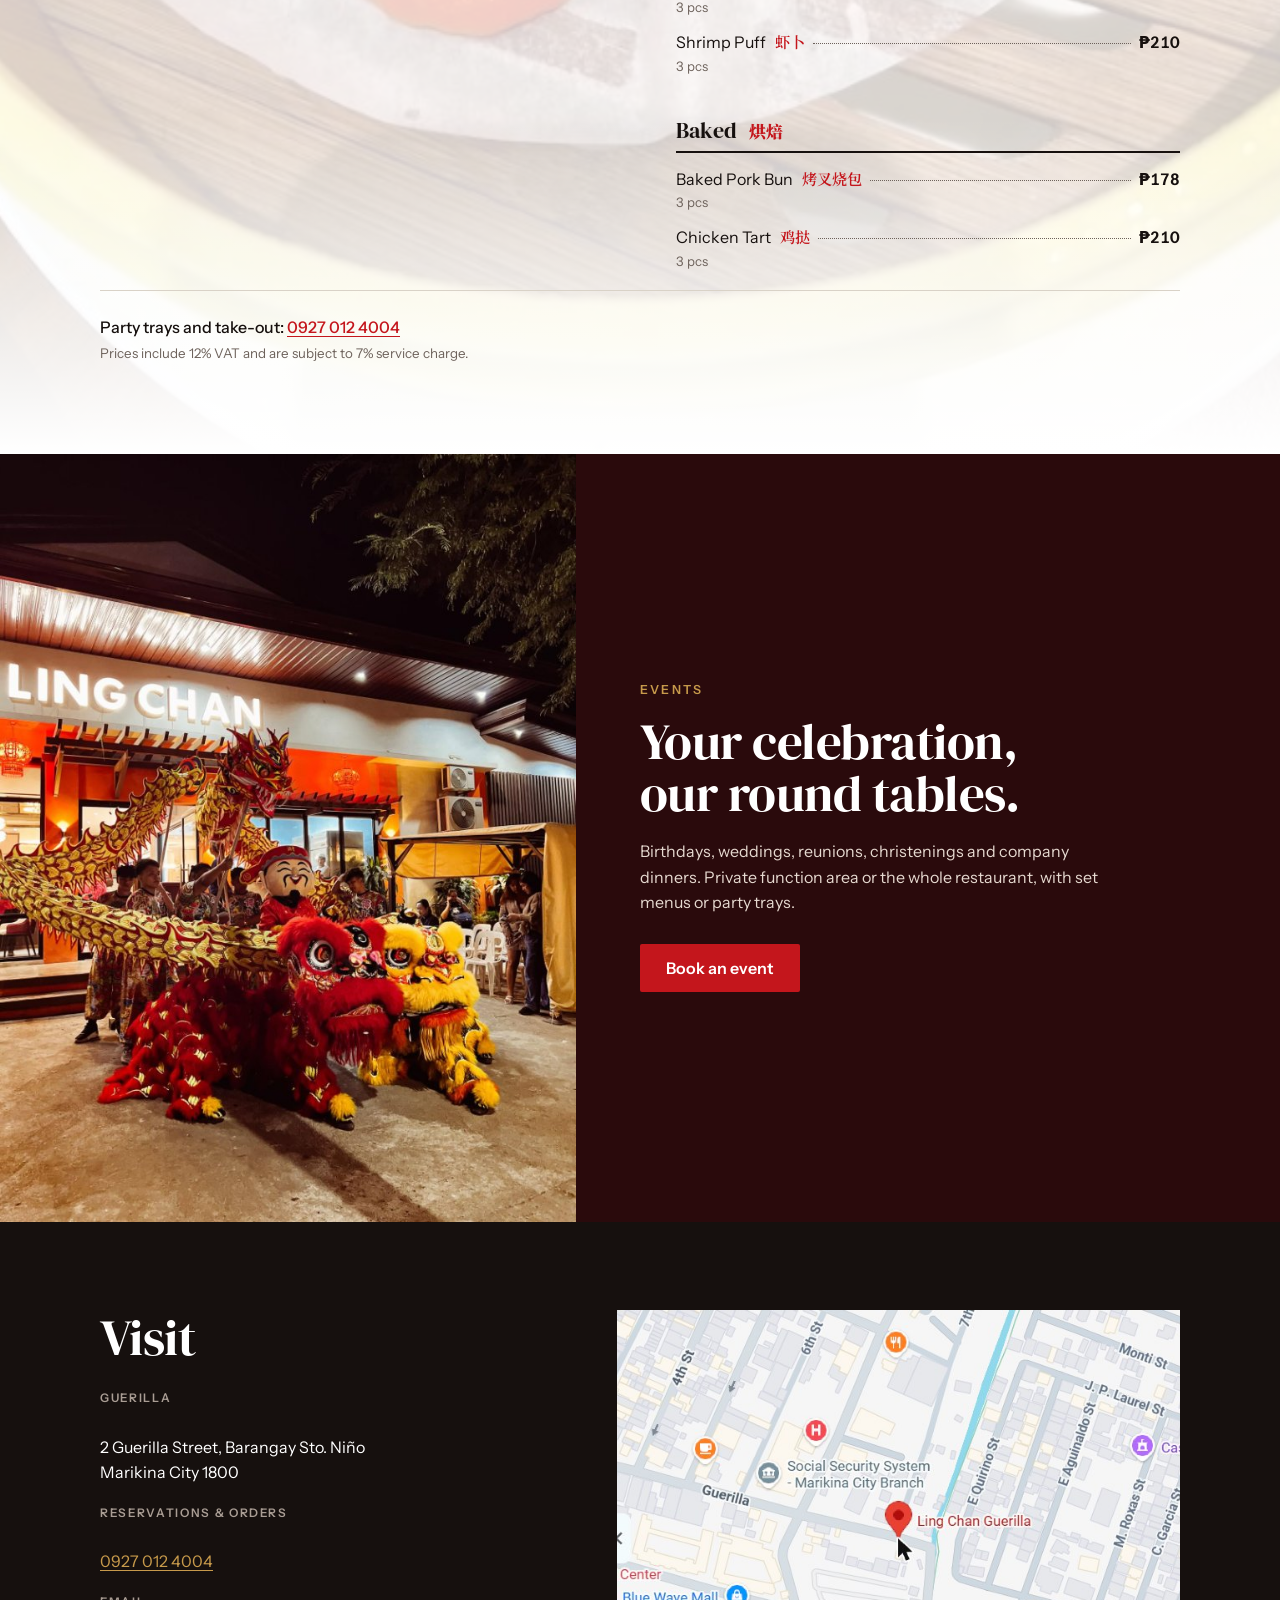
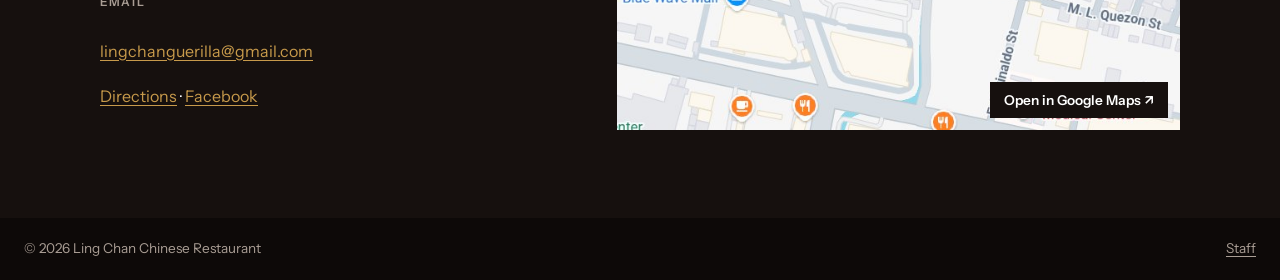
==== commit 3f7c70d0: "Two-column rows after removing branch" ====
--- a/index.html
+++ b/index.html
@@ -49,7 +49,7 @@
         <div>
           <form id="resForm" class="panel" role="tabpanel" aria-labelledby="tabTable" novalidate>
             <h2>Reserve a table</h2>
-            <div class="row">
+            <div class="row two">
               <input type="hidden" id="branch" value="Guerilla">
               <label>Guests<select id="size" required></select></label>
               <label>Date<input type="date" id="date" required></label>
@@ -77,7 +77,7 @@
           <form id="evForm" class="panel" role="tabpanel" aria-labelledby="tabEvent" novalidate hidden>
             <h2>Book an event</h2>
             <p class="sub">We hold your date right away and our events team calls to confirm the details.</p>
-            <div class="row">
+            <div class="row two">
               <input type="hidden" id="evBranch" value="Guerilla">
               <label>Event type
                 <select id="evType"><option>Birthday</option><option>Wedding / Reception</option><option>Christening</option><option>Family reunion</option><option>Company event</option><option>Graduation</option><option>Other</option></select>
